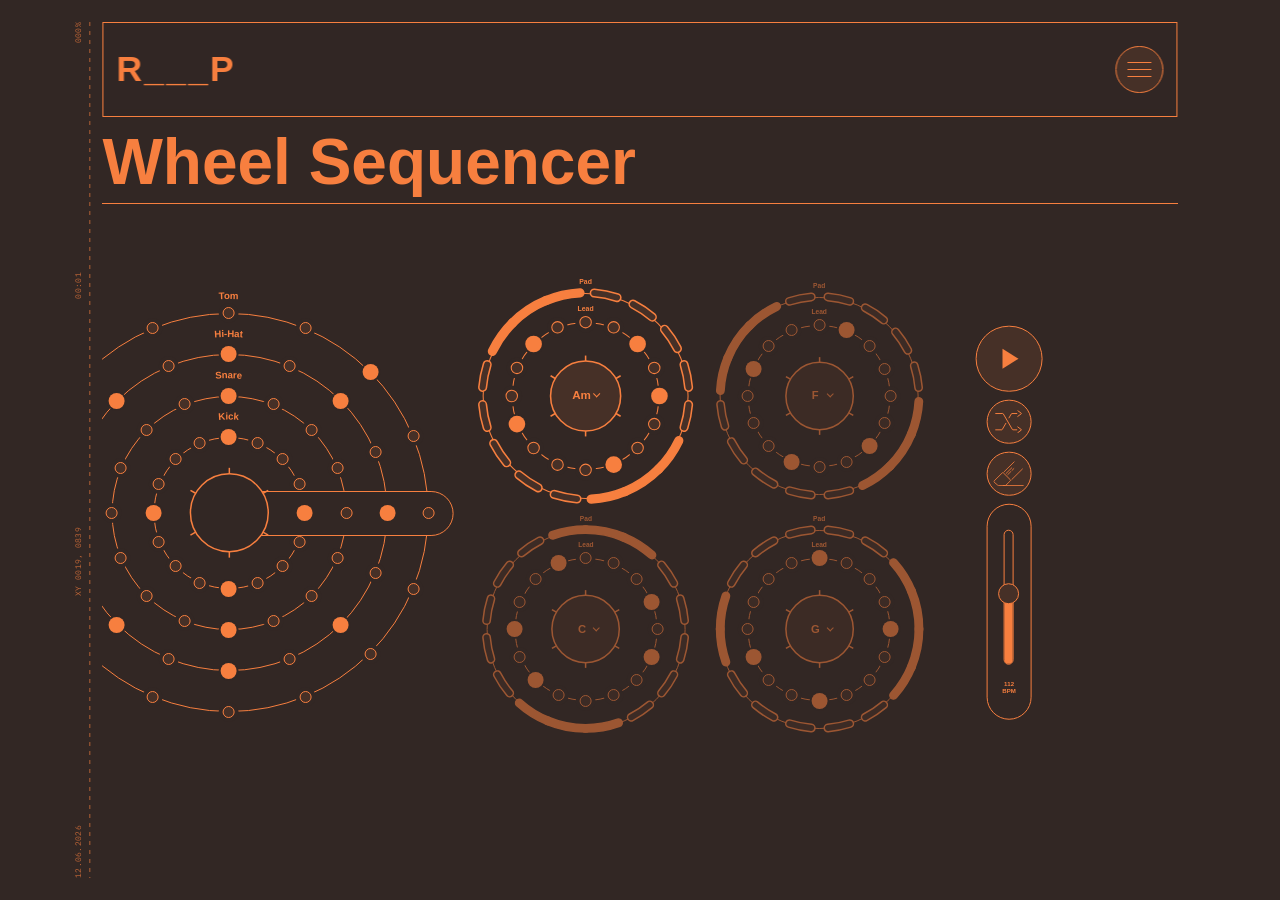
==== circular-drum-machine.html @ 94e191d4 "Bio bar safari fiasco" ====
<!DOCTYPE html>
<html lang="en">
  <head>
    <meta charset="UTF-8" />
    <meta name="viewport" content="width=device-width, initial-scale=1.0" />
    <title>Circular Drum Machine - Ryan Pattison</title>
    <meta
      name="description"
      content="A hidden circular drum-machine playground by Ryan Pattison."
    />
    <meta name="robots" content="noindex" />
    <link rel="preconnect" href="https://fonts.googleapis.com" />
    <link rel="preconnect" href="https://fonts.gstatic.com" crossorigin />
    <link href="https://fonts.googleapis.com/css2?family=Inter:wght@400;700&display=swap" rel="stylesheet" />
    <link rel="stylesheet" href="./styles.css?v=safari-masthead-simplified-20260729j" />
    <script src="./script.js?v=safari-masthead-simplified-20260729j" defer></script>
  </head>
  <body class="palette-enter playground-page drum-page is-scrolled">
    <main class="page playground-shell" aria-label="Ryan Pattison circular drum machine">
      <header class="masthead">
        <div class="masthead-copy">
          <h1>
            <a class="home-link" href="./index.html">
              <span class="title-full">Ryan Pattison</span>
              <span class="title-compact" aria-hidden="true">R___P</span>
            </a>
          </h1>
          <p>Motion Design, Brand Systems, and AI Optimist</p>
        </div>
        <nav class="site-nav" aria-label="Site controls">
          <button class="nav-menu" type="button" aria-label="Open site navigation" aria-expanded="false" aria-controls="site-menu-panel">
            <span></span>
            <span></span>
            <span></span>
          </button>
        </nav>
      </header>

      <section class="drum-machine" aria-labelledby="drum-title">
        <div class="drum-copy">
          <h2 id="drum-title">Wheel Sequencer</h2>
        </div>

        <section class="drum-stage" aria-label="Circular drum sequencer">
          <div class="drum-wheel-field">
            <div class="drum-synth-stack" aria-label="Four-bar synth chord sequence">
              <div class="drum-synth-cell is-active" data-synth-cell="0">
                <div class="drum-dial drum-dial-synth" data-drum-dial="synth-0">
                  <div class="drum-playhead" aria-hidden="true">
                    <span class="drum-playhead-dot"></span>
                  </div>
                  <div class="drum-orbit" data-drum-orbit="synth-0">
                    <div class="drum-ring drum-ring-pad" data-drum-ring="pad" aria-hidden="true"></div>
                    <div class="drum-ring drum-ring-lead" data-drum-ring="lead" aria-hidden="true"></div>
                    <svg class="drum-pad-layer" data-drum-pad-layer="synth-0" aria-label="Pad sequencer steps"></svg>
                  </div>
                  <span class="drum-orbit-label drum-orbit-label-pad" aria-hidden="true">Pad</span>
                  <span class="drum-orbit-label drum-orbit-label-lead" aria-hidden="true">Lead</span>
                  <label class="drum-center drum-center-synth drum-chord-select">
                    <svg class="drum-center-cog" viewBox="0 0 100 100" aria-hidden="true">
                      <g class="drum-center-spindle">
                        <circle cx="50" cy="50" r="28" />
                        <line x1="50" y1="22" x2="50" y2="17.7" />
                        <line x1="50" y1="22" x2="50" y2="17.7" transform="rotate(60 50 50)" />
                        <line x1="50" y1="22" x2="50" y2="17.7" transform="rotate(120 50 50)" />
                        <line x1="50" y1="22" x2="50" y2="17.7" transform="rotate(180 50 50)" />
                        <line x1="50" y1="22" x2="50" y2="17.7" transform="rotate(240 50 50)" />
                        <line x1="50" y1="22" x2="50" y2="17.7" transform="rotate(300 50 50)" />
                      </g>
                    </svg>
                    <span>01</span>
                    <select data-synth-chord="0">
                      <option value="Am" selected>Am</option>
                      <option value="F">F</option>
                      <option value="C">C</option>
                      <option value="G">G</option>
                      <option value="Dm">Dm</option>
                      <option value="Em">Em</option>
                    </select>
                  </label>
                </div>
              </div>

              <div class="drum-synth-cell" data-synth-cell="1">
                <div class="drum-dial drum-dial-synth" data-drum-dial="synth-1">
                  <div class="drum-playhead" aria-hidden="true">
                    <span class="drum-playhead-dot"></span>
                  </div>
                  <div class="drum-orbit" data-drum-orbit="synth-1">
                    <div class="drum-ring drum-ring-pad" data-drum-ring="pad" aria-hidden="true"></div>
                    <div class="drum-ring drum-ring-lead" data-drum-ring="lead" aria-hidden="true"></div>
                    <svg class="drum-pad-layer" data-drum-pad-layer="synth-1" aria-label="Pad sequencer steps"></svg>
                  </div>
                  <span class="drum-orbit-label drum-orbit-label-pad" aria-hidden="true">Pad</span>
                  <span class="drum-orbit-label drum-orbit-label-lead" aria-hidden="true">Lead</span>
                  <label class="drum-center drum-center-synth drum-chord-select">
                    <svg class="drum-center-cog" viewBox="0 0 100 100" aria-hidden="true">
                      <g class="drum-center-spindle">
                        <circle cx="50" cy="50" r="28" />
                        <line x1="50" y1="22" x2="50" y2="17.7" />
                        <line x1="50" y1="22" x2="50" y2="17.7" transform="rotate(60 50 50)" />
                        <line x1="50" y1="22" x2="50" y2="17.7" transform="rotate(120 50 50)" />
                        <line x1="50" y1="22" x2="50" y2="17.7" transform="rotate(180 50 50)" />
                        <line x1="50" y1="22" x2="50" y2="17.7" transform="rotate(240 50 50)" />
                        <line x1="50" y1="22" x2="50" y2="17.7" transform="rotate(300 50 50)" />
                      </g>
                    </svg>
                    <span>02</span>
                    <select data-synth-chord="1">
                      <option value="Am">Am</option>
                      <option value="F" selected>F</option>
                      <option value="C">C</option>
                      <option value="G">G</option>
                      <option value="Dm">Dm</option>
                      <option value="Em">Em</option>
                    </select>
                  </label>
                </div>
              </div>

              <div class="drum-synth-cell" data-synth-cell="2">
                <div class="drum-dial drum-dial-synth" data-drum-dial="synth-2">
                  <div class="drum-playhead" aria-hidden="true">
                    <span class="drum-playhead-dot"></span>
                  </div>
                  <div class="drum-orbit" data-drum-orbit="synth-2">
                    <div class="drum-ring drum-ring-pad" data-drum-ring="pad" aria-hidden="true"></div>
                    <div class="drum-ring drum-ring-lead" data-drum-ring="lead" aria-hidden="true"></div>
                    <svg class="drum-pad-layer" data-drum-pad-layer="synth-2" aria-label="Pad sequencer steps"></svg>
                  </div>
                  <span class="drum-orbit-label drum-orbit-label-pad" aria-hidden="true">Pad</span>
                  <span class="drum-orbit-label drum-orbit-label-lead" aria-hidden="true">Lead</span>
                  <label class="drum-center drum-center-synth drum-chord-select">
                    <svg class="drum-center-cog" viewBox="0 0 100 100" aria-hidden="true">
                      <g class="drum-center-spindle">
                        <circle cx="50" cy="50" r="28" />
                        <line x1="50" y1="22" x2="50" y2="17.7" />
                        <line x1="50" y1="22" x2="50" y2="17.7" transform="rotate(60 50 50)" />
                        <line x1="50" y1="22" x2="50" y2="17.7" transform="rotate(120 50 50)" />
                        <line x1="50" y1="22" x2="50" y2="17.7" transform="rotate(180 50 50)" />
                        <line x1="50" y1="22" x2="50" y2="17.7" transform="rotate(240 50 50)" />
                        <line x1="50" y1="22" x2="50" y2="17.7" transform="rotate(300 50 50)" />
                      </g>
                    </svg>
                    <span>03</span>
                    <select data-synth-chord="2">
                      <option value="Am">Am</option>
                      <option value="F">F</option>
                      <option value="C" selected>C</option>
                      <option value="G">G</option>
                      <option value="Dm">Dm</option>
                      <option value="Em">Em</option>
                    </select>
                  </label>
                </div>
              </div>

              <div class="drum-synth-cell" data-synth-cell="3">
                <div class="drum-dial drum-dial-synth" data-drum-dial="synth-3">
                  <div class="drum-playhead" aria-hidden="true">
                    <span class="drum-playhead-dot"></span>
                  </div>
                  <div class="drum-orbit" data-drum-orbit="synth-3">
                    <div class="drum-ring drum-ring-pad" data-drum-ring="pad" aria-hidden="true"></div>
                    <div class="drum-ring drum-ring-lead" data-drum-ring="lead" aria-hidden="true"></div>
                    <svg class="drum-pad-layer" data-drum-pad-layer="synth-3" aria-label="Pad sequencer steps"></svg>
                  </div>
                  <span class="drum-orbit-label drum-orbit-label-pad" aria-hidden="true">Pad</span>
                  <span class="drum-orbit-label drum-orbit-label-lead" aria-hidden="true">Lead</span>
                  <label class="drum-center drum-center-synth drum-chord-select">
                    <svg class="drum-center-cog" viewBox="0 0 100 100" aria-hidden="true">
                      <g class="drum-center-spindle">
                        <circle cx="50" cy="50" r="28" />
                        <line x1="50" y1="22" x2="50" y2="17.7" />
                        <line x1="50" y1="22" x2="50" y2="17.7" transform="rotate(60 50 50)" />
                        <line x1="50" y1="22" x2="50" y2="17.7" transform="rotate(120 50 50)" />
                        <line x1="50" y1="22" x2="50" y2="17.7" transform="rotate(180 50 50)" />
                        <line x1="50" y1="22" x2="50" y2="17.7" transform="rotate(240 50 50)" />
                        <line x1="50" y1="22" x2="50" y2="17.7" transform="rotate(300 50 50)" />
                      </g>
                    </svg>
                    <span>04</span>
                    <select data-synth-chord="3">
                      <option value="Am">Am</option>
                      <option value="F">F</option>
                      <option value="C">C</option>
                      <option value="G" selected>G</option>
                      <option value="Dm">Dm</option>
                      <option value="Em">Em</option>
                    </select>
                  </label>
                </div>
              </div>
            </div>

            <div class="drum-dial drum-dial-drums" data-drum-dial="drums">
              <div class="drum-playhead" aria-hidden="true">
                <span class="drum-playhead-dot"></span>
              </div>
              <div class="drum-orbit" data-drum-orbit="drums">
                <div class="drum-ring drum-ring-kick" data-drum-ring="kick" aria-hidden="true"></div>
                <div class="drum-ring drum-ring-snare" data-drum-ring="snare" aria-hidden="true"></div>
                <div class="drum-ring drum-ring-hat" data-drum-ring="hat" aria-hidden="true"></div>
                <div class="drum-ring drum-ring-tom" data-drum-ring="tom" aria-hidden="true"></div>
              </div>
              <svg class="drum-label-layer" data-drum-label-layer="drums" aria-hidden="true"></svg>
              <span class="drum-orbit-label drum-orbit-label-kick" aria-hidden="true">B. Drum</span>
              <span class="drum-orbit-label drum-orbit-label-snare" aria-hidden="true">Snare</span>
              <span class="drum-orbit-label drum-orbit-label-hat" aria-hidden="true">H. Hat</span>
              <span class="drum-orbit-label drum-orbit-label-tom" aria-hidden="true">Tom</span>
              <div class="drum-center" aria-hidden="true">
                <svg class="drum-center-cog" viewBox="0 0 100 100">
                  <g class="drum-center-spindle">
                        <circle cx="50" cy="50" r="28" />
                        <line x1="50" y1="22" x2="50" y2="17.7" />
                        <line x1="50" y1="22" x2="50" y2="17.7" transform="rotate(60 50 50)" />
                        <line x1="50" y1="22" x2="50" y2="17.7" transform="rotate(120 50 50)" />
                        <line x1="50" y1="22" x2="50" y2="17.7" transform="rotate(180 50 50)" />
                        <line x1="50" y1="22" x2="50" y2="17.7" transform="rotate(240 50 50)" />
                        <line x1="50" y1="22" x2="50" y2="17.7" transform="rotate(300 50 50)" />
                      </g>
                </svg>
              </div>
            </div>
            <div class="drum-controls" aria-label="Sequencer controls">
              <button class="drum-transport" type="button" data-drum-play aria-label="Play">
                <span class="drum-control-icon drum-control-icon-play" aria-hidden="true"></span>
              </button>
              <button class="drum-random" type="button" data-drum-random aria-label="Randomize pattern">
                <span class="drum-control-icon drum-control-icon-random" aria-hidden="true">
                  <img src="./assets/icons/wheel-sequencer-randomize.svg" alt="" />
                </span>
              </button>
              <button class="drum-clear" type="button" data-drum-clear aria-label="Clear pattern">
                <span class="drum-control-icon drum-control-icon-clear" aria-hidden="true">
                  <img src="./assets/icons/wheel-sequencer-erase.svg" alt="" />
                </span>
              </button>
              <label class="drum-range">
                <span><span data-drum-tempo>112</span><span>BPM</span></span>
                <input type="range" min="72" max="148" value="112" step="1" data-drum-bpm />
                <span class="drum-range-meter" aria-hidden="true">
                  <span class="drum-range-fill"></span>
                  <span class="drum-range-thumb"></span>
                </span>
              </label>
            </div>
          </div>
        </section>
      </section>
    </main>
    <span class="mobile-menu-mark" aria-hidden="true">
      <span></span>
      <span></span>
      <span></span>
    </span>

    <script>
      (() => {
        const wheels = Array.from(document.querySelectorAll("[data-drum-dial]")).reduce((map, dial) => {
          const id = dial.dataset.drumDial;
          map[id] = {
            dial,
            orbit: document.querySelector(`[data-drum-orbit="${id}"]`),
            padLayer: document.querySelector(`[data-drum-pad-layer="${id}"]`),
            labelLayer: document.querySelector(`[data-drum-label-layer="${id}"]`),
            centerCog: dial.querySelector(".drum-center-cog"),
          };
          return map;
        }, {});
        Object.values(wheels).forEach((wheel) => {
          const haloOrbit = document.createElement("div");
          const noteOrbit = document.createElement("div");
          haloOrbit.className = "drum-halo-orbit";
          noteOrbit.className = "drum-note-orbit";
          wheel.dial.append(haloOrbit, noteOrbit);
          wheel.haloOrbit = haloOrbit;
          wheel.noteOrbit = noteOrbit;
        });
        const playButton = document.querySelector("[data-drum-play]");
        const clearButton = document.querySelector("[data-drum-clear]");
        const randomButton = document.querySelector("[data-drum-random]");
        const bpmInput = document.querySelector("[data-drum-bpm]");
        const tempoLabel = document.querySelector("[data-drum-tempo]");
        const tempoControl = document.querySelector(".drum-range");
        const synthCells = Array.from(document.querySelectorAll("[data-synth-cell]"));
        const chordSelectors = Array.from(document.querySelectorAll("[data-synth-chord]"));
        if (!wheels.drums?.dial || !wheels["synth-0"]?.dial || !playButton || !bpmInput || !tempoLabel) return;

        const chordVoicings = {
          Am: [220, 261.63, 329.63],
          F: [174.61, 220, 261.63],
          C: [196, 261.63, 329.63],
          G: [196, 246.94, 293.66],
          Dm: [146.83, 174.61, 220],
          Em: [164.81, 196, 246.94],
        };
        const leadVoicings = {
          Am: [440, 523.25, 659.25, 880, 659.25, 523.25, 587.33, 783.99, 880, 783.99, 659.25, 587.33, 523.25, 587.33, 659.25, 523.25],
          F: [349.23, 440, 523.25, 698.46, 523.25, 440, 392, 659.25, 698.46, 659.25, 523.25, 440, 392, 440, 523.25, 440],
          C: [392, 523.25, 659.25, 783.99, 659.25, 523.25, 440, 659.25, 783.99, 659.25, 523.25, 440, 392, 440, 523.25, 659.25],
          G: [392, 493.88, 587.33, 783.99, 587.33, 493.88, 440, 659.25, 783.99, 659.25, 587.33, 493.88, 440, 493.88, 587.33, 493.88],
          Dm: [293.66, 349.23, 440, 587.33, 440, 349.23, 392, 523.25, 587.33, 523.25, 440, 392, 349.23, 392, 440, 349.23],
          Em: [329.63, 392, 493.88, 659.25, 493.88, 392, 440, 587.33, 659.25, 587.33, 493.88, 440, 392, 440, 493.88, 392],
        };
        const synthChord = (bar) => chordSelectors[bar]?.value || "Am";
        let activeSynthBar = 0;

        const instruments = [
          {
            id: "kick",
            label: "bass drum",
            wheel: "drums",
            radius: 0.46,
            pattern: Array.from({ length: 16 }, (_, index) => [0, 4, 8, 12].includes(index)),
          },
          {
            id: "snare",
            label: "snare",
            wheel: "drums",
            radius: 0.71,
            pattern: Array.from({ length: 16 }, (_, index) => [4, 12].includes(index)),
          },
          {
            id: "hat",
            label: "hi-hat",
            wheel: "drums",
            radius: 0.96,
            pattern: Array.from({ length: 16 }, (_, index) => index % 2 === 0),
          },
          {
            id: "tom",
            label: "tom",
            wheel: "drums",
            radius: 1.21,
            pattern: Array.from({ length: 16 }, (_, index) => [6, 14].includes(index)),
          },
          {
            id: "pad-0",
            label: "pad 1",
            group: "pad",
            wheel: "synth-0",
            radius: 0.92,
            type: "arc",
            bar: 0,
            pattern: Array.from({ length: 16 }, (_, index) => [1, 2, 3, 9, 10, 11].includes(index)),
          },
          {
            id: "lead-0",
            label: "lead synth 1",
            group: "lead",
            wheel: "synth-0",
            radius: 0.66,
            bar: 0,
            pattern: Array.from({ length: 16 }, (_, index) => [0, 3, 7, 10, 14].includes(index)),
          },
          {
            id: "pad-1",
            label: "pad 2",
            group: "pad",
            wheel: "synth-1",
            radius: 0.92,
            type: "arc",
            bar: 1,
            pattern: Array.from({ length: 16 }, (_, index) => [0, 1, 2, 8, 9, 10].includes(index)),
          },
          {
            id: "lead-1",
            label: "lead synth 2",
            group: "lead",
            wheel: "synth-1",
            radius: 0.66,
            bar: 1,
            pattern: Array.from({ length: 16 }, (_, index) => [2, 5, 9, 13].includes(index)),
          },
          {
            id: "pad-2",
            label: "pad 3",
            group: "pad",
            wheel: "synth-2",
            radius: 0.92,
            type: "arc",
            bar: 2,
            pattern: Array.from({ length: 16 }, (_, index) => [3, 4, 5, 11, 12, 13].includes(index)),
          },
          {
            id: "lead-2",
            label: "lead synth 3",
            group: "lead",
            wheel: "synth-2",
            radius: 0.66,
            bar: 2,
            pattern: Array.from({ length: 16 }, (_, index) => [1, 6, 8, 11, 15].includes(index)),
          },
          {
            id: "pad-3",
            label: "pad 4",
            group: "pad",
            wheel: "synth-3",
            radius: 0.92,
            type: "arc",
            bar: 3,
            pattern: Array.from({ length: 16 }, (_, index) => [0, 1, 7, 8, 14, 15].includes(index)),
          },
          {
            id: "lead-3",
            label: "lead synth 4",
            group: "lead",
            wheel: "synth-3",
            radius: 0.66,
            bar: 3,
            pattern: Array.from({ length: 16 }, (_, index) => [0, 4, 7, 12].includes(index)),
          },
        ];
        const slots = [];
        let audioContext = null;
        let isPlaying = false;
        let currentStep = 0;
        let nextStepTime = 0;
        let schedulerId = 0;
        let visualFrameId = 0;
        let visualLastTime = 0;
        let visualStepPosition = 0;
        let dragPaint = null;
        let hasScheduledAudio = false;
        const schedulerLookahead = 0.075;
        const schedulerTick = 16;

        const polarPoint = (center, radius, angle) => {
          const radians = angle * Math.PI / 180;
          return {
            x: center + Math.cos(radians) * radius,
            y: center + Math.sin(radians) * radius,
          };
        };

        const arcPath = (center, radius, startAngle, endAngle) => {
          const start = polarPoint(center, radius, startAngle);
          const end = polarPoint(center, radius, endAngle);
          const largeArc = Math.abs(endAngle - startAngle) > 180 ? 1 : 0;
          return `M ${start.x} ${start.y} A ${radius} ${radius} 0 ${largeArc} 1 ${end.x} ${end.y}`;
        };

        const currentSecondsPerStep = () => 60 / Number(bpmInput.value) / 4;

        const nextClockwiseArmCrossing = () => {
          const position = ((visualStepPosition % 16) + 16) % 16;
          const nextBoundary = Math.ceil(position - 0.0001);
          const boundary = nextBoundary >= 16 ? 0 : nextBoundary;
          const distance = nextBoundary >= 16 ? 16 - position : Math.max(nextBoundary - position, 0);
          return {
            step: normalizeStep(-boundary),
            distance,
          };
        };

        const syncSchedulerToArm = () => {
          if (!audioContext || audioContext.state !== "running") return;
          const crossing = nextClockwiseArmCrossing();
          currentStep = crossing.step;
          nextStepTime = audioContext.currentTime + crossing.distance * currentSecondsPerStep();
        };

        const resyncPlayingPattern = () => {
          if (!isPlaying || !hasScheduledAudio) return;
          startAudioScheduler(true);
        };

        const capsuleArcPath = (center, radius, startAngle, endAngle, width) => {
          const innerRadius = radius - width / 2;
          const outerRadius = radius + width / 2;
          const capRadius = width / 2;
          const outerStart = polarPoint(center, outerRadius, startAngle);
          const outerEnd = polarPoint(center, outerRadius, endAngle);
          const innerEnd = polarPoint(center, innerRadius, endAngle);
          const innerStart = polarPoint(center, innerRadius, startAngle);
          const largeArc = Math.abs(endAngle - startAngle) > 180 ? 1 : 0;
          return [
            `M ${outerStart.x} ${outerStart.y}`,
            `A ${outerRadius} ${outerRadius} 0 ${largeArc} 1 ${outerEnd.x} ${outerEnd.y}`,
            `A ${capRadius} ${capRadius} 0 0 1 ${innerEnd.x} ${innerEnd.y}`,
            `A ${innerRadius} ${innerRadius} 0 ${largeArc} 0 ${innerStart.x} ${innerStart.y}`,
            `A ${capRadius} ${capRadius} 0 0 1 ${outerStart.x} ${outerStart.y}`,
            "Z",
          ].join(" ");
        };

        const segmentHitPath = (center, radius, startAngle, endAngle, width) => {
          const innerRadius = radius - width / 2;
          const outerRadius = radius + width / 2;
          const outerStart = polarPoint(center, outerRadius, startAngle);
          const outerEnd = polarPoint(center, outerRadius, endAngle);
          const innerEnd = polarPoint(center, innerRadius, endAngle);
          const innerStart = polarPoint(center, innerRadius, startAngle);
          const largeArc = Math.abs(endAngle - startAngle) > 180 ? 1 : 0;
          return [
            `M ${outerStart.x} ${outerStart.y}`,
            `A ${outerRadius} ${outerRadius} 0 ${largeArc} 1 ${outerEnd.x} ${outerEnd.y}`,
            `L ${innerEnd.x} ${innerEnd.y}`,
            `A ${innerRadius} ${innerRadius} 0 ${largeArc} 0 ${innerStart.x} ${innerStart.y}`,
            "Z",
          ].join(" ");
        };

        const normalizeStep = (step) => (step + 16) % 16;

        const drumLabelConfig = [
          { id: "kick", label: "Kick", radius: 0.585 },
          { id: "snare", label: "Snare", radius: 0.835 },
          { id: "hat", label: "Hi-Hat", radius: 1.085 },
          { id: "tom", label: "Tom", radius: 1.315 },
        ];

        const padSegmentAngles = (instrument, index) => {
          const isActive = instrument.pattern[index];
          const previousActive = instrument.pattern[normalizeStep(index - 1)];
          const nextActive = instrument.pattern[normalizeStep(index + 1)];
          const inactiveGap = 4.8;
          const activeBoundaryGap = 3.1;
          const activeJoinOverlap = -0.25;
          const startGap = isActive && previousActive ? activeJoinOverlap : isActive ? activeBoundaryGap : inactiveGap;
          const endGap = isActive && nextActive ? activeJoinOverlap : isActive ? activeBoundaryGap : inactiveGap;
          return {
            startAngle: index * 22.5 + startGap,
            endAngle: (index + 1) * 22.5 - endGap,
          };
        };

        const setArcSlotGeometry = (instrument, index) => {
          const slot = slots.find((item) => item.instrument === instrument && item.index === index)?.button;
          const wheel = wheels[instrument.wheel];
          if (!slot || !wheel?.dial) return;
          const dialSize = wheel.dial.offsetWidth;
          const center = dialSize / 2;
          const radius = center * instrument.radius;
          const { startAngle, endAngle } = padSegmentAngles(instrument, index);
          const visiblePath = slot.querySelector(".drum-pad-visual");
          const hitPath = slot.querySelector(".drum-pad-hit");
          wheel.padLayer?.setAttribute("viewBox", `0 0 ${dialSize} ${dialSize}`);
          visiblePath?.setAttribute("d", capsuleArcPath(center, radius, startAngle, endAngle, dialSize * 0.034));
          hitPath?.setAttribute("d", segmentHitPath(center, radius, index * 22.5 + 1.2, (index + 1) * 22.5 - 1.2, dialSize * 0.08));
        };

        const renderDrumLabels = () => {
          const wheel = wheels.drums;
          if (!wheel?.dial || !wheel.labelLayer) return;
          const namespace = "http://www.w3.org/2000/svg";
          const xlinkNamespace = "http://www.w3.org/1999/xlink";
          const dialSize = wheel.dial.offsetWidth;
          const center = dialSize / 2;
          const labelLayer = wheel.labelLayer;
          labelLayer.setAttribute("viewBox", `0 0 ${dialSize} ${dialSize}`);
          labelLayer.innerHTML = "";

          const defs = document.createElementNS(namespace, "defs");
          labelLayer.append(defs);
          drumLabelConfig.forEach(({ id, label, radius }) => {
            const pathId = `drum-label-path-${id}`;
            const path = document.createElementNS(namespace, "path");
            const text = document.createElementNS(namespace, "text");
            const textPath = document.createElementNS(namespace, "textPath");
            path.setAttribute("id", pathId);
            path.setAttribute("d", arcPath(center, center * radius, 250, 290));
            defs.append(path);
            textPath.setAttribute("href", `#${pathId}`);
            textPath.setAttributeNS(xlinkNamespace, "href", `#${pathId}`);
            textPath.setAttribute("startOffset", "50%");
            textPath.setAttribute("text-anchor", "middle");
            textPath.textContent = label;
            text.append(textPath);
            labelLayer.append(text);
          });
        };

        const setPatternStep = (instrument, index, value, preview = true) => {
          if (instrument.pattern[index] === value) return;
          instrument.pattern[index] = value;
          if (value && preview) {
            ensureAudio();
            playInstrument(instrument, index, audioContext.currentTime + 0.01, 0.72, 60 / Number(bpmInput.value) / 4);
          }
          renderStep(instrument, index);
        };

        const startPaint = (instrument, index, event) => {
          if (event.button != null && event.button !== 0) return;
          event.preventDefault();
          const value = !instrument.pattern[index];
          dragPaint = {
            pointerId: event.pointerId,
            value,
          };
          setPatternStep(instrument, index, value, true);
        };

        const paintStep = (instrument, index, event) => {
          if (!dragPaint || dragPaint.pointerId !== event.pointerId) return;
          setPatternStep(instrument, index, dragPaint.value, true);
        };

        const endPaint = (event) => {
          if (!dragPaint || dragPaint.pointerId !== event.pointerId) return;
          dragPaint = null;
        };

        const movePaint = (event) => {
          if (!dragPaint || dragPaint.pointerId !== event.pointerId) return;
          const target = document.elementFromPoint(event.clientX, event.clientY)?.closest("[data-instrument][data-step]");
          if (!target) return;
          const instrument = instruments.find((item) => item.id === target.dataset.instrument);
          const index = Number(target.dataset.step);
          if (!instrument || Number.isNaN(index)) return;
          setPatternStep(instrument, index, dragPaint.value, true);
        };

        document.addEventListener("pointermove", movePaint);
        document.addEventListener("pointerup", endPaint);
        document.addEventListener("pointercancel", endPaint);

        const createSlot = (instrument, index) => {
          const wheel = wheels[instrument.wheel];
          if (!wheel?.orbit) return;
          if (instrument.type === "arc") {
            const group = document.createElementNS("http://www.w3.org/2000/svg", "g");
            const hitPath = document.createElementNS("http://www.w3.org/2000/svg", "path");
            const visualPath = document.createElementNS("http://www.w3.org/2000/svg", "path");
            group.classList.add("drum-pad-segment", `drum-step-${instrument.id}`);
            group.dataset.instrument = instrument.id;
            group.dataset.step = String(index);
            group.setAttribute("role", "button");
            group.setAttribute("tabindex", "0");
            group.setAttribute("aria-label", `${instrument.label} step ${index + 1}`);
            hitPath.classList.add("drum-pad-hit");
            visualPath.classList.add("drum-pad-visual");
            group.append(hitPath, visualPath);
            group.addEventListener("pointerdown", (event) => startPaint(instrument, index, event));
            group.addEventListener("pointerenter", (event) => paintStep(instrument, index, event));
            group.addEventListener("pointerup", endPaint);
            group.addEventListener("pointercancel", endPaint);
            group.addEventListener("keydown", (event) => {
              if (event.key === "Enter" || event.key === " ") {
                event.preventDefault();
                setPatternStep(instrument, index, !instrument.pattern[index], true);
              }
            });
            wheel.padLayer?.append(group);
            slots.push({ button: group, instrument, index });
            return;
          }

          const halo = document.createElement("span");
          halo.className = "drum-step-halo";
          halo.setAttribute("aria-hidden", "true");
          wheel.haloOrbit?.append(halo);
          const button = document.createElement("button");
          button.className = `drum-step drum-step-${instrument.id}`;
          button.type = "button";
          button.dataset.instrument = instrument.id;
          button.dataset.step = String(index);
          button.setAttribute("aria-label", `${instrument.label} step ${index + 1}`);
          button.innerHTML = `<span class="drum-step-index">${String(index + 1).padStart(2, "0")}</span>`;
          const setHoverState = (isHovered) => {
            button.classList.toggle("is-hovered", isHovered);
            halo.classList.toggle("is-hovered", isHovered);
          };
          button.addEventListener("pointerdown", (event) => startPaint(instrument, index, event));
          button.addEventListener("pointerenter", (event) => {
            setHoverState(true);
            paintStep(instrument, index, event);
          });
          button.addEventListener("pointerleave", () => setHoverState(false));
          button.addEventListener("pointerup", endPaint);
          button.addEventListener("pointercancel", endPaint);
          button.addEventListener("focus", () => setHoverState(true));
          button.addEventListener("blur", () => setHoverState(false));
          button.addEventListener("keydown", (event) => {
            if (event.key === "Enter" || event.key === " ") {
              event.preventDefault();
              setPatternStep(instrument, index, !instrument.pattern[index], true);
            }
          });
          wheel.noteOrbit?.append(button);
          slots.push({ button, halo, instrument, index });
        };

        const renderStep = (instrument, index) => {
          const slot = slots.find((item) => item.instrument === instrument && item.index === index)?.button;
          if (!slot) return;
          slot.classList.toggle("has-hit", instrument.pattern[index]);
          slot.setAttribute("aria-label", `${instrument.label} step ${index + 1}${instrument.pattern[index] ? ": active" : ""}`);
          if (instrument.type === "arc") {
            setArcSlotGeometry(instrument, normalizeStep(index - 1));
            setArcSlotGeometry(instrument, index);
            setArcSlotGeometry(instrument, normalizeStep(index + 1));
          }
        };

        const renderPattern = () => {
          instruments.forEach((instrument) => {
            instrument.pattern.forEach((_, index) => renderStep(instrument, index));
          });
        };

        const positionSlots = () => {
          renderDrumLabels();
          slots.forEach(({ button, halo, instrument, index }) => {
            const wheel = wheels[instrument.wheel];
            if (!wheel?.dial) return;
            const dialSize = wheel.dial.offsetWidth;
            const center = dialSize / 2;
            wheel.padLayer?.setAttribute("viewBox", `0 0 ${dialSize} ${dialSize}`);
            if (instrument.type === "arc") {
              setArcSlotGeometry(instrument, index);
              return;
            }
            const angle = index * 22.5;
            const radius = center * instrument.radius;
            const { x, y } = polarPoint(center, radius, angle);
            button.style.left = `${x}px`;
            button.style.top = `${y}px`;
            if (halo) {
              halo.style.left = `${x}px`;
              halo.style.top = `${y}px`;
            }
          });
        };

        const ensureAudio = () => {
          if (!audioContext) {
            audioContext = new (window.AudioContext || window.webkitAudioContext)();
          }
          if (audioContext.state === "suspended") audioContext.resume();
        };

        const envelope = (gain, time, peak, decay) => {
          gain.gain.cancelScheduledValues(time);
          gain.gain.setValueAtTime(0.0001, time);
          gain.gain.exponentialRampToValueAtTime(peak, time + 0.006);
          gain.gain.exponentialRampToValueAtTime(0.0001, time + decay);
        };

        const playKick = (time, volume) => {
          const osc = audioContext.createOscillator();
          const gain = audioContext.createGain();
          osc.type = "sine";
          osc.frequency.setValueAtTime(132, time);
          osc.frequency.exponentialRampToValueAtTime(42, time + 0.16);
          envelope(gain, time, 0.95 * volume, 0.26);
          osc.connect(gain).connect(audioContext.destination);
          osc.start(time);
          osc.stop(time + 0.28);
        };

        const playSnare = (time, volume) => {
          const noise = audioContext.createBufferSource();
          const buffer = audioContext.createBuffer(1, audioContext.sampleRate * 0.26, audioContext.sampleRate);
          const data = buffer.getChannelData(0);
          for (let index = 0; index < data.length; index += 1) {
            data[index] = Math.random() * 2 - 1;
          }
          const noiseFilter = audioContext.createBiquadFilter();
          const noiseGain = audioContext.createGain();
          noise.buffer = buffer;
          noiseFilter.type = "bandpass";
          noiseFilter.frequency.setValueAtTime(2300, time);
          noiseFilter.Q.setValueAtTime(1.15, time);
          envelope(noiseGain, time, 0.72 * volume, 0.16);
          noise.connect(noiseFilter).connect(noiseGain).connect(audioContext.destination);
          noise.start(time);
          noise.stop(time + 0.2);

          const crack = audioContext.createBufferSource();
          const crackBuffer = audioContext.createBuffer(1, audioContext.sampleRate * 0.035, audioContext.sampleRate);
          const crackData = crackBuffer.getChannelData(0);
          for (let index = 0; index < crackData.length; index += 1) {
            crackData[index] = Math.random() * 2 - 1;
          }
          const crackFilter = audioContext.createBiquadFilter();
          const crackGain = audioContext.createGain();
          crack.buffer = crackBuffer;
          crackFilter.type = "highpass";
          crackFilter.frequency.setValueAtTime(3600, time);
          envelope(crackGain, time, 0.42 * volume, 0.035);
          crack.connect(crackFilter).connect(crackGain).connect(audioContext.destination);
          crack.start(time);
          crack.stop(time + 0.05);

          const body = audioContext.createOscillator();
          const bodyGain = audioContext.createGain();
          body.type = "triangle";
          body.frequency.setValueAtTime(225, time);
          body.frequency.exponentialRampToValueAtTime(142, time + 0.07);
          envelope(bodyGain, time, 0.38 * volume, 0.1);
          body.connect(bodyGain).connect(audioContext.destination);
          body.start(time);
          body.stop(time + 0.16);
        };

        const playHat = (time, volume) => {
          const noise = audioContext.createBufferSource();
          const buffer = audioContext.createBuffer(1, audioContext.sampleRate * 0.11, audioContext.sampleRate);
          const data = buffer.getChannelData(0);
          for (let index = 0; index < data.length; index += 1) {
            data[index] = Math.random() * 2 - 1;
          }
          const noiseFilter = audioContext.createBiquadFilter();
          const noiseGain = audioContext.createGain();
          noise.buffer = buffer;
          noiseFilter.type = "highpass";
          noiseFilter.frequency.setValueAtTime(5200, time);
          envelope(noiseGain, time, 0.34 * volume, 0.08);
          noise.connect(noiseFilter).connect(noiseGain).connect(audioContext.destination);
          noise.start(time);
          noise.stop(time + 0.12);
        };

        const playTom = (time, volume) => {
          const osc = audioContext.createOscillator();
          const body = audioContext.createOscillator();
          const gain = audioContext.createGain();
          const bodyGain = audioContext.createGain();
          osc.type = "sine";
          body.type = "triangle";
          osc.frequency.setValueAtTime(210, time);
          osc.frequency.exponentialRampToValueAtTime(88, time + 0.2);
          body.frequency.setValueAtTime(112, time);
          body.frequency.exponentialRampToValueAtTime(76, time + 0.24);
          envelope(gain, time, 0.58 * volume, 0.28);
          envelope(bodyGain, time, 0.22 * volume, 0.22);
          osc.connect(gain).connect(audioContext.destination);
          body.connect(bodyGain).connect(audioContext.destination);
          osc.start(time);
          body.start(time);
          osc.stop(time + 0.32);
          body.stop(time + 0.3);
        };

        const playPad = (instrument, time, volume, duration) => {
          const output = audioContext.createGain();
          const filter = audioContext.createBiquadFilter();
          const release = 0.18;
          const frequencies = chordVoicings[synthChord(instrument.bar)] || chordVoicings.Am;
          filter.type = "lowpass";
          filter.frequency.setValueAtTime(1100, time);
          filter.Q.setValueAtTime(0.8, time);
          output.gain.setValueAtTime(0.0001, time);
          output.gain.linearRampToValueAtTime(0.18 * volume, time + 0.08);
          output.gain.setValueAtTime(0.16 * volume, time + Math.max(duration - release, 0.12));
          output.gain.exponentialRampToValueAtTime(0.0001, time + duration + release);
          filter.connect(output).connect(audioContext.destination);

          frequencies.forEach((frequency) => {
            const osc = audioContext.createOscillator();
            const gain = audioContext.createGain();
            osc.type = "sawtooth";
            osc.frequency.setValueAtTime(frequency, time);
            gain.gain.setValueAtTime(0.16 * volume, time);
            osc.connect(gain).connect(filter);
            osc.start(time);
            osc.stop(time + duration + release + 0.02);
          });
        };

        const countHeldSteps = (instrument, step) => {
          let count = 0;
          while (count < 16 && instrument.pattern[normalizeStep(step - count)]) {
            count += 1;
          }
          return count;
        };

        const shouldStartPad = (instrument, step) => {
          if (instrument.pattern.every(Boolean)) return step === 0;
          return instrument.pattern[step] && !instrument.pattern[normalizeStep(step + 1)];
        };

        const playLead = (instrument, step, time, volume) => {
          const notes = leadVoicings[synthChord(instrument.bar)] || leadVoicings.Am;
          const frequency = notes[step] || 440;
          const osc = audioContext.createOscillator();
          const sub = audioContext.createOscillator();
          const filter = audioContext.createBiquadFilter();
          const gain = audioContext.createGain();
          const subGain = audioContext.createGain();
          osc.type = "sawtooth";
          sub.type = "square";
          osc.frequency.setValueAtTime(frequency, time);
          sub.frequency.setValueAtTime(frequency / 2, time);
          filter.type = "lowpass";
          filter.frequency.setValueAtTime(3200, time);
          filter.frequency.exponentialRampToValueAtTime(1050, time + 0.12);
          filter.Q.setValueAtTime(5.5, time);
          gain.gain.setValueAtTime(0.0001, time);
          gain.gain.exponentialRampToValueAtTime(0.34 * volume, time + 0.003);
          gain.gain.exponentialRampToValueAtTime(0.0001, time + 0.18);
          subGain.gain.setValueAtTime(0.08 * volume, time);
          osc.connect(filter);
          sub.connect(subGain).connect(filter);
          filter.connect(gain).connect(audioContext.destination);
          osc.start(time);
          sub.start(time);
          osc.stop(time + 0.2);
          sub.stop(time + 0.2);
        };

        const playInstrument = (instrument, step, time, volume, duration = 0.25) => {
          if (instrument.id === "snare") {
            playSnare(time, volume);
          } else if (instrument.id === "hat") {
            playHat(time, volume);
          } else if (instrument.id === "tom") {
            playTom(time, volume);
          } else if (instrument.group === "pad") {
            playPad(instrument, time, volume, duration);
          } else if (instrument.group === "lead") {
            playLead(instrument, step, time, volume);
          } else {
            playKick(time, volume);
          }
        };

        const setActiveStep = (step) => {
          slots.forEach(({ button, index }) => button.classList.toggle("is-active", index === step));
        };

        const setActiveSynthBar = (bar) => {
          activeSynthBar = bar;
          synthCells.forEach((cell) => {
            cell.classList.toggle("is-active", Number(cell.dataset.synthCell) === activeSynthBar);
          });
        };

        const animateOrbit = (timestamp) => {
          if (!isPlaying) return;
          if (!visualLastTime) visualLastTime = timestamp;
          const elapsed = (timestamp - visualLastTime) / 1000;
          const secondsPerStep = currentSecondsPerStep();
          visualStepPosition = (visualStepPosition + elapsed / secondsPerStep) % 16;
          Object.values(wheels).forEach((wheel) => {
            if (wheel.orbit) wheel.orbit.style.rotate = `${visualStepPosition * 22.5}deg`;
            if (wheel.haloOrbit) wheel.haloOrbit.style.rotate = `${visualStepPosition * 22.5}deg`;
            if (wheel.noteOrbit) wheel.noteOrbit.style.rotate = `${visualStepPosition * 22.5}deg`;
            if (wheel.centerCog) wheel.centerCog.style.setProperty("--drum-cog-rotation", `${visualStepPosition * 22.5}deg`);
          });
          visualLastTime = timestamp;
          visualFrameId = window.requestAnimationFrame(animateOrbit);
        };

        const scheduleStep = (step, time) => {
          const secondsPerStep = currentSecondsPerStep();
          instruments.forEach((instrument) => {
            if (typeof instrument.bar === "number" && instrument.bar !== activeSynthBar) return;
            if (instrument.type === "arc") {
              if (shouldStartPad(instrument, step)) {
                playInstrument(instrument, step, time, 1, countHeldSteps(instrument, step) * secondsPerStep);
              }
            } else if (instrument.pattern[step]) {
              playInstrument(instrument, step, time, 1);
            }
          });
          window.setTimeout(() => setActiveStep(step), Math.max((time - audioContext.currentTime) * 1000, 0));
        };

        const scheduler = () => {
          const secondsPerStep = currentSecondsPerStep();
          while (nextStepTime < audioContext.currentTime + schedulerLookahead) {
            scheduleStep(currentStep, nextStepTime);
            const nextStep = normalizeStep(currentStep - 1);
            if (nextStep === 0) {
              const nextBar = (activeSynthBar + 1) % synthCells.length;
              window.setTimeout(() => setActiveSynthBar(nextBar), Math.max((nextStepTime - audioContext.currentTime) * 1000, 0));
              activeSynthBar = nextBar;
            }
            currentStep = nextStep;
            nextStepTime += secondsPerStep;
          }
          if (isPlaying) schedulerId = window.setTimeout(scheduler, schedulerTick);
        };

        const startAudioScheduler = (alignToArm = false) => {
          if (!audioContext || audioContext.state !== "running") return;
          hasScheduledAudio = true;
          window.clearTimeout(schedulerId);
          if (alignToArm) {
            syncSchedulerToArm();
          } else {
            nextStepTime = audioContext.currentTime + 0.03;
          }
          scheduler();
        };

        const enableAudio = () => {
          ensureAudio();
          if (audioContext.state === "running") {
            startAudioScheduler(true);
            return;
          }
          audioContext.resume().then(() => {
            if (isPlaying) startAudioScheduler(true);
          }).catch(() => {});
        };

        const start = (withAudio = true) => {
          isPlaying = true;
          playButton.classList.add("is-playing");
          playButton.setAttribute("aria-label", "Pause");
          currentStep = currentStep % 16;
          visualStepPosition = normalizeStep(-currentStep);
          visualLastTime = 0;
          if (withAudio) enableAudio();
          window.cancelAnimationFrame(visualFrameId);
          visualFrameId = window.requestAnimationFrame(animateOrbit);
        };

        const stop = () => {
          isPlaying = false;
          hasScheduledAudio = false;
          window.clearTimeout(schedulerId);
          window.cancelAnimationFrame(visualFrameId);
          playButton.classList.remove("is-playing");
          playButton.setAttribute("aria-label", "Play");
        };

        const toggleTransport = () => {
          if (isPlaying) {
            stop();
          } else {
            start();
          }
        };

        playButton.addEventListener("click", toggleTransport);

        const unlockDemoAudio = () => {
          if (isPlaying && !hasScheduledAudio) enableAudio();
        };
        document.addEventListener("pointerdown", unlockDemoAudio);
        document.addEventListener("keydown", unlockDemoAudio);

        clearButton?.addEventListener("click", () => {
          instruments.forEach((instrument) => instrument.pattern.fill(false));
          renderPattern();
          resyncPlayingPattern();
        });

        const randomChoice = (items) => items[Math.floor(Math.random() * items.length)];

        const randomizePattern = () => {
          const chordValues = Object.keys(chordVoicings);
          chordSelectors.forEach((selector) => {
            selector.value = randomChoice(chordValues);
            selector.blur();
          });
          instruments.forEach((instrument) => {
            if (instrument.group === "pad") {
              instrument.pattern.fill(false);
              const runs = 1 + Math.floor(Math.random() * 3);
              for (let run = 0; run < runs; run += 1) {
                const startIndex = Math.floor(Math.random() * 16);
                const length = 2 + Math.floor(Math.random() * 5);
                for (let offset = 0; offset < length; offset += 1) {
                  instrument.pattern[(startIndex + offset) % 16] = true;
                }
              }
              return;
            }
            const probability = {
              kick: 0.28,
              snare: 0.18,
              hat: 0.46,
              tom: 0.14,
            }[instrument.id] || 0.24;
            instrument.pattern.forEach((_, index) => {
              instrument.pattern[index] = Math.random() < probability;
            });
          });
          renderPattern();
          resyncPlayingPattern();
        };

        randomButton?.addEventListener("click", randomizePattern);

        const updateTempoControl = () => {
          tempoLabel.textContent = bpmInput.value;
          const min = Number(bpmInput.min || 0);
          const max = Number(bpmInput.max || 100);
          const value = Number(bpmInput.value || min);
          const progress = ((value - min) / (max - min)) * 100;
          bpmInput.style.setProperty("--drum-bpm-progress", `${progress}%`);
          tempoControl?.style.setProperty("--drum-bpm-progress", `${progress}%`);
        };

        updateTempoControl();

        bpmInput.addEventListener("input", () => {
          updateTempoControl();
          resyncPlayingPattern();
        });

        tempoControl?.addEventListener("click", () => {
          tempoControl.classList.add("is-open");
        });

        bpmInput.addEventListener("focus", () => {
          tempoControl?.classList.add("is-open");
        });

        document.addEventListener("pointerdown", (event) => {
          if (!tempoControl?.contains(event.target)) tempoControl?.classList.remove("is-open");
        });

        chordSelectors.forEach((selector) => {
          const trigger = selector.closest(".drum-chord-select");
          trigger?.addEventListener("click", (event) => {
            if (event.target === selector) return;
            event.preventDefault();
            selector.focus();
            if (typeof selector.showPicker === "function") {
              try {
                selector.showPicker();
              } catch (_) {}
            }
          });
          selector.addEventListener("change", () => {
            selector.blur();
          });
        });

        instruments.forEach((instrument) => {
          for (let index = 0; index < 16; index += 1) createSlot(instrument, index);
        });
        renderPattern();
        positionSlots();
        setActiveStep(0);
        setActiveSynthBar(0);
        window.addEventListener("resize", positionSlots);
        document.addEventListener("visibilitychange", () => {
          if (document.hidden) stop();
        });
      })();
    </script>
  </body>
</html>
---- styles.css ----
:root {
  --bg: #322724;
  --ink: #F77F3F;
  --line: #F77F3F;
  --headline: var(--line);
  --display-font: "Helvetica Neue", Helvetica, Arial, sans-serif;
  --body-font: "Helvetica Neue", Helvetica, Arial, sans-serif;
  --display-weight: 700;
  --stroke: 1px;
  --project-info-heading-size: clamp(1.561rem, 2.779vw, 2.779rem);
  --page-x: clamp(28px, 8vw, 132px);
  --page-top: clamp(54px, 5vw, 82px);
  --masthead-top: clamp(12px, 2vw, 22px);
  --masthead-spacer: clamp(96px, 10vw, 132px);
  --content-overhang: clamp(22px, 2.8vw, 48px);
  --line-step: clamp(5px, 0.48vw, 7px);
  --line-field-right-inset: 0px;
  --home-marquee-reclaim: clamp(58px, 5.7vw, 78px);
  --drum-clickable-fill: #463027;
  --masthead-frame-inset: clamp(10px, 1.05vw, 18px);
  --mobile-masthead-frame-inset: clamp(8px, 2.4vw, 12px);
}


@font-face {
  font-family: "IBM Plex Sans Variable";
  src: url("./assets/fonts/IBMPlexSans-VariableFont_wdth,wght.ttf") format("truetype");
  font-weight: 100 700;
  font-stretch: 75% 100%;
  font-style: normal;
  font-display: swap;
}

@font-face {
  font-family: "IBM Plex Mono";
  src: url("./assets/fonts/IBMPlexMono-Regular.ttf") format("truetype");
  font-weight: 400;
  font-style: normal;
  font-display: swap;
}

* {
  box-sizing: border-box;
}

html {
  min-height: 100%;
  overflow-x: clip;
  scrollbar-color: var(--line) var(--bg);
  scrollbar-width: thin;
}

::-webkit-scrollbar {
  width: 12px;
}

::-webkit-scrollbar-track {
  background: var(--bg);
}

::-webkit-scrollbar-thumb {
  border: 3px solid var(--bg);
  border-radius: 0;
  background: var(--line);
}

::-webkit-scrollbar-thumb:hover {
  background: var(--headline);
}

body {
  min-height: 100vh;
  margin: 0;
  overflow-x: clip;
  background: var(--bg);
  color: var(--ink);
  font-family: var(--body-font);
  font-weight: 400;
  transition: background-color 280ms ease;
}

h1,
h2,
h3,
.project-sticky-title,
.additional-creative h3 {
  -webkit-font-smoothing: antialiased;
  -moz-osx-font-smoothing: grayscale;
}

html.fonts-loading h1,
html.fonts-loading .masthead-copy p,
html.fonts-loading .selected-work-heading h2,
html.fonts-loading .site-menu-title,
html.fonts-loading .puck-label,
html.fonts-loading .playground-type-label,
html.fonts-loading .project-build-title,
html.fonts-loading .project-compact-title,
html.fonts-loading .project-hero h2,
html.fonts-loading .project-device-heading,
html.fonts-loading .project-process h3,
html.fonts-loading .module-one-process-title,
html.fonts-loading .project-overview-copy h3,
html.fonts-loading .module-one-title,
html.fonts-loading .additional-creative h3 {
  visibility: hidden;
}

.page {
  width: min(100% - (var(--page-x) * 2), 1320px);
  margin: 0 auto;
  padding: var(--page-top) 0 clamp(48px, 7vw, 96px);
}

.page > :not(.masthead) {
  width: 100%;
  margin-right: 0;
  margin-left: 0;
}

.data-rail {
  position: fixed;
  left: calc((100vw - min(100% - (var(--page-x) * 2), 1320px)) / 2 - clamp(10px, 1.1vw, 18px) - 5px);
  top: var(--data-rail-top, var(--masthead-top));
  height: var(--data-rail-initial-height, calc(100svh - var(--data-rail-top, var(--masthead-top)) - var(--masthead-top)));
  z-index: 12;
  display: flex;
  flex-direction: column;
  align-items: center;
  justify-content: space-between;
  color: var(--line);
  font-family: "IBM Plex Mono", "Courier New", monospace;
  font-size: clamp(0.48rem, 0.58vw, 0.62rem);
  font-weight: 400;
  letter-spacing: 0.04em;
  line-height: 1;
  opacity: 0.72;
  pointer-events: none;
  text-transform: none;
  transform: translateX(-100%);
  transition:
    color 280ms ease,
    opacity 180ms ease;
}

.data-rail::after {
  content: "";
  position: absolute;
  top: 0;
  right: calc(clamp(10px, 1.1vw, 18px) * -0.5);
  width: var(--stroke);
  height: 100%;
  background: repeating-linear-gradient(
    to bottom,
    var(--line) 0 4px,
    transparent 4px 9px
  );
  background-size: var(--stroke) 9px;
  opacity: 0.9;
  animation: data-rail-dash-flow 900ms linear infinite;
}

.data-rail span {
  display: block;
  height: auto;
  text-orientation: mixed;
  writing-mode: vertical-rl;
  transform: rotate(180deg);
  white-space: nowrap;
}

@keyframes data-rail-dash-flow {
  to {
    background-position: 0 9px;
  }
}

.masthead {
  position: fixed;
  top: var(--masthead-top);
  left: 50%;
  z-index: 10;
  display: flex;
  width: min(100% - (var(--page-x) * 2), 1320px);
  align-items: center;
  justify-content: space-between;
  gap: clamp(16px, 2.4vw, 32px);
  min-height: clamp(58px, 6vw, 78px);
  margin: 0 0 clamp(12px, 2vw, 22px);
  padding: clamp(8px, 1.1vw, 15px) 0;
  border-top: 0;
  border-bottom: var(--stroke) solid var(--line);
  background: color-mix(in srgb, var(--bg) 75%, transparent);
  backdrop-filter: blur(5px);
  -webkit-backdrop-filter: blur(5px);
  backface-visibility: hidden;
  contain: layout paint;
  isolation: isolate;
  transition:
    background-color 280ms ease,
    border-color 280ms ease,
    min-height 360ms cubic-bezier(0.76, 0, 0.24, 1),
    padding 360ms cubic-bezier(0.76, 0, 0.24, 1);
  transform: translate3d(-50%, 0, 0);
  will-change: min-height, padding;
}

body.is-scrolled .masthead {
  top: var(--masthead-top);
  min-height: 0;
  padding: clamp(9px, 1.15vw, 14px) 0;
  border-top: var(--stroke) solid var(--line);
}

body:not(.project-page):not(.playground-page).is-scrolled .masthead {
  min-height: clamp(72px, 7.4vw, 98px);
  padding: clamp(10px, 1.25vw, 16px) 0;
}

body:not(.project-page):not(.playground-page) {
  --masthead-spacer: clamp(175px, calc(27vw - 35px), 345px);
}

body:not(.project-page):not(.playground-page):not(.is-scrolled) .masthead {
  min-height: clamp(145px, calc(26vw - 35px), 315px);
  align-items: end;
  padding: clamp(8px, 1vw, 14px) 0 clamp(18px, 2vw, 28px);
}

body:not(.project-page):not(.playground-page):not(.is-scrolled) .masthead-copy {
  align-items: end;
  gap: clamp(15px, 2vw, 24px);
  overflow: visible;
}

body:not(.project-page):not(.playground-page):not(.is-scrolled) h1 {
  flex: 0 0 7.15ch;
  width: 7.15ch;
  font-size: clamp(4.55rem, 12.28vw, 11.09rem);
  line-height: 0.78;
  white-space: normal;
}

body:not(.project-page):not(.playground-page):not(.is-scrolled) .title-full {
  display: block;
  width: 7.15ch;
}

body:not(.project-page):not(.playground-page):not(.is-scrolled) .masthead-copy p {
  flex: 0 1 clamp(320px, 32vw, 480px);
  display: grid;
  gap: 0.12em;
  padding-bottom: 0.36em;
  overflow: visible;
  font-size: clamp(1.16rem, 1.95vw, 1.67rem);
  line-height: 1.08;
  text-overflow: clip;
  white-space: normal;
  transform: translate(12px, 5px);
}

body:not(.project-page):not(.playground-page):not(.is-scrolled) .masthead-copy p span {
  display: block;
}

body:not(.project-page):not(.playground-page):not(.is-scrolled) .site-nav {
  align-self: end;
  padding-bottom: clamp(6px, 0.9vw, 14px);
}

.home-intro {
  margin: 0 0 max(0px, calc(clamp(18px, 2vw, 32px) - 15px));
  padding: 0 0 clamp(12px, 1.2vw, 20px);
  border-bottom: var(--stroke) solid var(--line);
  transition:
    transform 360ms cubic-bezier(0.76, 0, 0.24, 1),
    opacity 240ms ease;
  transform-origin: center top;
}

.home-intro p {
  column-count: 2;
  column-gap: clamp(17px, 1.38vw, 24px);
  margin: 0;
  color: var(--line);
  font-family: var(--body-font);
  font-size: clamp(0.847rem, 1.127vw, 1.059rem);
  font-weight: 400;
  line-height: 1.62;
  letter-spacing: 0;
  text-align: justify;
  text-align-last: left;
  text-justify: inter-word;
}

.home-intro-toggle {
  display: none;
}

.home-intro-shelf {
  position: fixed;
  top: calc(var(--masthead-bottom) - var(--stroke));
  left: var(--masthead-left, var(--page-x));
  z-index: 44;
  width: var(--masthead-width, 1320px);
  margin: 0;
  display: grid;
  grid-template-columns: max-content max-content;
  gap: clamp(16px, 1.2vw, 24px);
  align-items: center;
  justify-content: start;
  min-height: clamp(58px, 4.45vw, 76px);
  padding: clamp(11px, 1.05vw, 16px) 0 clamp(13px, 1.18vw, 18px);
  border-top: 0;
  border-bottom: var(--stroke) solid var(--line);
  background: color-mix(in srgb, var(--bg) 75%, transparent);
  backdrop-filter: blur(5px);
  -webkit-backdrop-filter: blur(5px);
  backface-visibility: hidden;
  contain: layout paint;
  isolation: isolate;
  overflow: hidden;
  opacity: 0;
  pointer-events: none;
  transform: translateY(-8px);
  transition:
    opacity 220ms ease,
    transform 360ms cubic-bezier(0.76, 0, 0.24, 1);
}

.home-intro-shelf-roles {
  display: block;
  color: var(--line);
  font-family: var(--display-font);
  font-size: clamp(1.06rem, 1.62vw, 1.48rem);
  font-weight: 700;
  line-height: 1.05;
  letter-spacing: 0;
  white-space: nowrap;
  opacity: 0.98;
}

.home-intro-shelf-bio {
  display: grid;
  grid-template-columns: repeat(2, max-content);
  gap: clamp(10px, 0.9vw, 16px);
  width: auto;
  max-height: none;
  overflow: hidden;
  opacity: 0.95;
}

.home-intro-shelf-bio p {
  margin: 0;
  color: var(--line);
  font-family: var(--body-font);
  font-size: clamp(0.18rem, 0.25vw, 0.27rem);
  font-weight: 400;
  line-height: 1.12;
  letter-spacing: 0;
  text-align: justify;
  text-align-last: left;
  text-justify: inter-word;
  overflow: hidden;
}

.home-intro-shelf-bio p span {
  display: block;
  width: 100%;
  text-align: justify;
  text-align-last: justify;
  text-justify: inter-word;
  white-space: nowrap;
}

.home-intro-shelf-bio p:last-child span:last-child {
  text-align-last: left;
}

html.is-safari .masthead {
  transition:
    background-color 220ms ease,
    border-color 220ms ease;
  will-change: auto;
}

html.is-safari .home-intro-shelf {
  transition:
    opacity 240ms ease,
    transform 280ms cubic-bezier(0.76, 0, 0.24, 1);
  will-change: opacity, transform;
}

html.is-safari .title-full,
html.is-safari .title-compact,
html.is-safari h1,
html.is-safari .masthead-copy p,
html.is-safari .site-nav,
html.is-safari .nav-menu {
  transition-duration: 280ms;
}

html.is-safari body.is-safari-restoring-home:not(.project-page):not(.playground-page) .masthead {
  align-items: end;
}

html.is-safari body.is-safari-restoring-home:not(.project-page):not(.playground-page) .masthead-copy {
  align-items: end;
}

html.is-safari body.is-safari-restoring-home:not(.project-page):not(.playground-page) h1 {
  line-height: 0.78 !important;
  transform: translate3d(0, 0, 0) !important;
  transition: none;
}

html.is-safari body.is-safari-restoring-home:not(.project-page):not(.playground-page) .title-full {
  opacity: 1 !important;
  line-height: inherit !important;
  transform: translate3d(0, 0, 0) scale(1) !important;
  transition:
    opacity 160ms ease,
    transform 300ms cubic-bezier(0.76, 0, 0.24, 1);
}

html.is-safari body.is-safari-restoring-home:not(.project-page):not(.playground-page) .title-compact {
  opacity: 0 !important;
  transform: translate3d(0, 0, 0) scale(0.78) !important;
  transition:
    opacity 140ms ease,
    transform 240ms cubic-bezier(0.76, 0, 0.24, 1);
}

html.is-safari body.is-safari-restoring-home:not(.project-page):not(.playground-page) .site-nav {
  align-self: end;
}

@media (min-width: 901px) {
  html.is-safari body:not(.project-page):not(.playground-page).is-scrolled .masthead {
    height: clamp(72px, 7.4vw, 98px);
    min-height: clamp(72px, 7.4vw, 98px);
  }

  html.is-safari body.is-scrolled:not(.project-page):not(.playground-page):not(.drum-page) .home-intro-shelf {
    top: calc(var(--masthead-top) + clamp(72px, 7.4vw, 98px)) !important;
  }

  html.is-safari body.is-safari-restoring-home:not(.project-page):not(.playground-page) .masthead {
    height: clamp(145px, calc(26vw - 35px), 315px);
    max-height: clamp(145px, calc(26vw - 35px), 315px);
    overflow: hidden;
  }
}

@media (min-width: 1025px) {
  html.is-safari body.is-safari-restoring-home:not(.project-page):not(.playground-page) h1 {
    transform: translate3d(-5px, 0, 0) !important;
  }

  html.is-safari body.is-safari-restoring-home:not(.project-page):not(.playground-page) .masthead {
    height: clamp(138px, calc(24.7vw - 33px), 299px);
    max-height: clamp(138px, calc(24.7vw - 33px), 299px);
  }
}

.home-feature-row {
  --home-module-gap: clamp(17px, 1.38vw, 24px);
  display: grid;
  grid-template-columns: minmax(0, 1fr) minmax(0, 1fr);
  column-gap: var(--home-module-gap);
  row-gap: clamp(20px, 2.2vw, 36px);
  align-items: start;
  margin-top: 0;
}

.home-selected-list,
.home-additional-list {
  position: relative;
  grid-column: 1;
  width: 100%;
}

.home-selected-list::after,
.home-additional-list::after {
  content: "";
  position: absolute;
  top: 0;
  right: calc(var(--home-module-gap) / -2);
  bottom: 0;
  width: var(--stroke);
  background: var(--line);
  pointer-events: none;
}

.home-selected-list {
  grid-row: 1;
  transform: translateY(15px);
}

.home-additional-list {
  grid-row: 2;
}

.home-selected-work {
  grid-column: 2;
  grid-row: 2;
  align-self: stretch;
  display: flex;
  flex-direction: column;
  width: 100%;
  margin-top: 0;
}

.home-wheel-module {
  grid-column: 2;
  grid-row: 1;
  width: 100%;
  transform: translateY(15px);
}

.home-playground-grid {
  grid-column: 1 / -1;
  grid-row: 3;
}

.selected-work-heading.home-selected-heading {
  display: block;
  margin: 0 0 clamp(8px, 0.9vw, 14px);
  padding: 0;
  border: 0;
  background: none;
  overflow: visible;
}

.selected-work-heading.home-selected-heading h2 {
  display: block;
  width: auto;
  min-width: 0;
  color: var(--line);
  font-size: clamp(1.592rem, 2.834vw, 2.834rem);
  animation: none;
}

.selected-work-heading.home-selected-heading h2 a {
  color: inherit;
  text-decoration: none;
}

.home-selected-list-items {
  display: grid;
  gap: 0;
  border-top: var(--stroke) solid var(--line);
}

.home-selected-list-item {
  position: relative;
  display: grid;
  grid-template-columns: clamp(18px, 1.7vw, 26px) minmax(0, 1fr) clamp(28px, 3.2vw, 40px);
  gap: clamp(8px, 0.85vw, 14px);
  align-items: center;
  min-height: clamp(33px, 3.75vw, 50px);
  padding: clamp(6px, 0.68vw, 10px) 13px clamp(6px, 0.68vw, 10px) 14px;
  border-bottom: var(--stroke) dotted var(--line);
  background: var(--drum-clickable-fill, #463027);
  color: var(--line);
  text-decoration: none;
  overflow: hidden;
  cursor: pointer;
}

.home-selected-list-item::before,
.home-selected-list-item::after {
  content: "";
  position: absolute;
  inset: 0;
  z-index: 0;
  background:
    repeating-linear-gradient(
      90deg,
      color-mix(in srgb, var(--line) 18%, transparent) 0 var(--stroke),
      transparent var(--stroke) var(--line-step)
    );
  clip-path: inset(0 100% 0 0);
  opacity: 0;
  pointer-events: none;
}

.home-selected-list-item::after {
  background:
    repeating-linear-gradient(
      90deg,
      transparent 0 calc(var(--line-step) * 0.5),
      color-mix(in srgb, var(--line) 12%, transparent) calc(var(--line-step) * 0.5) calc(var(--line-step) * 0.5 + var(--stroke)),
      transparent calc(var(--line-step) * 0.5 + var(--stroke)) var(--line-step)
    );
}

.home-selected-list-item > * {
  position: relative;
  z-index: 1;
}

.home-selected-list-title {
  display: block;
  min-width: 0;
  overflow-wrap: anywhere;
  font-family: var(--display-font);
  font-size: clamp(0.918rem, 1.743vw, 1.743rem);
  font-weight: var(--display-weight);
  line-height: 0.94;
  letter-spacing: 0;
  transform: scale(1);
  transform-origin: left center;
  transition: transform 620ms cubic-bezier(0.76, 0, 0.24, 1);
}

.home-selected-list-number {
  align-self: start;
  display: block;
  padding-top: 0.12em;
  font-family: "Helvetica Neue", Helvetica, Arial, sans-serif;
  font-size: clamp(0.4rem, 0.72vw, 0.72rem);
  font-weight: 300;
  line-height: 1;
  color: var(--line);
  opacity: 0.88;
  letter-spacing: 0;
}

.home-selected-preview {
  justify-self: end;
  grid-column: 3;
  width: clamp(25px, 2.8vw, 36px);
  margin: 0;
}

.home-selected-list-item:hover,
.home-selected-list-item:focus-visible {
  outline: 0;
}

.home-selected-list-item:hover::before,
.home-selected-list-item:focus-visible::before {
  animation: selected-row-line-cascade 560ms cubic-bezier(0.76, 0, 0.24, 1) both;
}

.home-selected-list-item:hover::after,
.home-selected-list-item:focus-visible::after {
  animation: selected-row-line-cascade-offset 660ms cubic-bezier(0.76, 0, 0.24, 1) 80ms both;
}

.home-selected-list-item:hover .home-selected-list-title,
.home-selected-list-item:focus-visible .home-selected-list-title {
  transform: scale(0.94);
}

@keyframes selected-row-line-cascade {
  0% {
    clip-path: inset(0 100% 0 0);
    opacity: 0;
    transform: translateY(-12%);
  }

  18% {
    opacity: 1;
  }

  62% {
    transform: translateY(5%);
  }

  100% {
    clip-path: inset(0 0 0 0);
    opacity: 1;
    transform: translateY(0);
  }
}

@keyframes selected-row-line-cascade-offset {
  0% {
    clip-path: inset(0 100% 0 0);
    opacity: 0;
    transform: translateY(-22%) translateX(calc(var(--line-step) * 0.5));
  }

  24% {
    opacity: 1;
  }

  65% {
    transform: translateY(7%) translateX(calc(var(--line-step) * -0.2));
  }

  100% {
    clip-path: inset(0 0 0 0);
    opacity: 1;
    transform: translateY(0) translateX(0);
  }
}

.home-wheel-preview {
  display: block;
  width: 100%;
  height: clamp(260px, 24vw, 390px);
  border-top: var(--stroke) solid var(--line);
  color: var(--line);
  overflow: hidden;
  text-decoration: none;
  cursor: pointer;
}

.home-wheel-preview-canvas,
.home-wheel-preview-svg {
  display: block;
  width: 100%;
  height: 100%;
}

.home-wheel-preview-svg {
  overflow: visible;
}

.home-wheel-preview-ring,
.home-wheel-preview-halo,
.home-wheel-preview-note,
.home-wheel-preview-pad-halo,
.home-wheel-preview-pad,
.home-wheel-preview-handle,
.home-wheel-preview-cog circle,
.home-wheel-preview-cog line {
  vector-effect: non-scaling-stroke;
}

.home-wheel-preview-ring,
.home-wheel-preview-halo,
.home-wheel-preview-note,
.home-wheel-preview-pad-halo,
.home-wheel-preview-pad,
.home-wheel-preview-background,
.home-wheel-preview-cog circle,
.home-wheel-preview-cog line,
.home-wheel-preview-handle {
  stroke: currentColor;
  stroke-width: 1.25;
}

.home-wheel-preview-ring,
.home-wheel-preview-note,
.home-wheel-preview-pad-halo,
.home-wheel-preview-pad,
.home-wheel-preview-cog line {
  fill: none;
}

.home-wheel-preview-background {
  fill: var(--drum-clickable-fill, #463027);
  stroke: none;
}

.home-wheel-preview-cog circle {
  fill: var(--bg);
}

.home-wheel-preview-cog-drum circle {
  fill: var(--drum-clickable-fill, #463027);
}

.home-wheel-preview-cog-synth circle {
  fill: var(--drum-clickable-fill, #463027);
}

.home-wheel-preview-ring {
  opacity: 0.9;
}

.home-wheel-preview-note {
  fill: var(--drum-clickable-fill, #463027);
}

.home-wheel-preview-halo {
  fill: var(--bg);
  stroke: none;
}

.home-wheel-preview-note.is-active {
  fill: currentColor;
}

.home-wheel-preview-pad {
  stroke-linecap: round;
  stroke-width: 4.2;
  opacity: 0.78;
}

.home-wheel-preview-pad-halo {
  stroke: var(--bg);
  stroke-linecap: round;
  stroke-width: 7.2;
}

.home-wheel-preview-pad.is-active {
  stroke: currentColor;
  opacity: 1;
}

.home-wheel-preview-handle {
  fill: var(--drum-clickable-fill, #463027);
}

.home-wheel-preview-cog {
  color: var(--line);
}

.home-selected-work .line-field {
  --home-smudge-top-gap: 16px;
  flex: 1 1 auto;
  height: auto;
  min-height: clamp(170px, 18.2vw, 252px);
  border-top: var(--stroke) solid var(--line);
  overflow: hidden;
}

.home-selected-work .line-field[data-smudge-link] {
  cursor: pointer;
}

.home-selected-work .line-field[data-smudge-link]:focus-visible {
  outline: var(--stroke) solid var(--line);
  outline-offset: 4px;
}

.home-selected-work .smudge-canvas {
  left: 0;
  width: 100%;
}

.home-selected-work .portfolio-puck {
  --leader-length: clamp(42px, 6vw, 84px);
  --leader-run: clamp(30px, 4.3vw, 60px);
  width: clamp(54px, 6vw, 92px);
  padding: 0;
  border-color: transparent;
  font: inherit;
  appearance: none;
  cursor: grab;
}

.home-selected-work .portfolio-puck-one {
  left: 30%;
  top: 39%;
}

.home-selected-work .portfolio-puck-two {
  left: 67%;
  top: 64%;
}

.home-selected-work .portfolio-puck::before,
.home-selected-work .puck-label {
  display: none;
}

.home-selected-work .portfolio-puck::after {
  display: block;
  inset: -12%;
}

.home-selected-work .portfolio-puck:hover::after,
.home-selected-work .portfolio-puck:focus-visible::after {
  opacity: 1;
  scale: 1;
  animation: puck-orbit-ring 1800ms linear infinite;
}

.home-selected-work .puck-shell {
  background: color-mix(in srgb, var(--drum-clickable-fill, #463027) 88%, var(--bg));
  border-color: var(--line);
}

.smudge-page .masthead + .smudge-detail {
  margin-top: max(
    0px,
    calc(var(--masthead-spacer) + var(--masthead-top) - var(--page-top) - clamp(12px, 1vw, 20px))
  );
}

.smudge-detail {
  display: grid;
  gap: clamp(10px, 1.1vw, 18px);
}

.smudge-detail-copy {
  display: block;
  padding-bottom: clamp(8px, 0.9vw, 14px);
  border-bottom: var(--stroke) solid var(--line);
}

.smudge-detail-copy h2 {
  margin: 0;
  color: var(--line);
  font-family: var(--display-font);
  font-size: clamp(2.2rem, 5vw, 5.2rem);
  font-weight: var(--display-weight);
  line-height: 0.92;
  letter-spacing: 0;
}

.smudge-page .line-field {
  height: clamp(520px, calc(100svh - var(--masthead-bottom, 96px) - clamp(112px, 12vw, 180px)), 820px);
  min-height: 420px;
  overflow: hidden;
  touch-action: none;
}

.smudge-page .portfolio-puck {
  padding: 0;
  border-color: transparent;
  font: inherit;
  appearance: none;
}

.smudge-page .portfolio-puck::before,
.smudge-page .puck-label {
  display: none;
}

.smudge-page .puck-shell {
  background: color-mix(in srgb, var(--drum-clickable-fill, #463027) 88%, var(--bg));
  border-color: var(--line);
}

.smudge-page .portfolio-puck::after {
  inset: -12%;
}

@media (hover: none), (max-width: 700px) {
  .home-selected-work .portfolio-puck.is-puck-ready::after {
    animation:
      mobile-puck-orbit-on 360ms cubic-bezier(0.22, 1, 0.36, 1) calc(var(--puck-reveal-delay, 180ms) + 500ms) both,
      puck-orbit-ring 1800ms linear calc(var(--puck-reveal-delay, 180ms) + 860ms) infinite;
  }
}

@media (min-width: 1025px) {
  body:not(.project-page):not(.playground-page) {
    --masthead-spacer: clamp(166px, calc(25.65vw - 33px), 328px);
  }

  body:not(.project-page):not(.playground-page):not(.is-scrolled) .masthead {
    min-height: clamp(138px, calc(24.7vw - 33px), 299px);
  }

  body:not(.project-page):not(.playground-page):not(.is-scrolled) .masthead-copy {
    gap: 15px;
  }

  body:not(.project-page):not(.playground-page):not(.is-scrolled) h1 {
    font-size: clamp(4.323rem, 11.666vw, 10.536rem);
    transform: translateX(-5px);
  }

  body:not(.project-page):not(.playground-page):not(.is-scrolled) .masthead-copy p {
    transform: translateY(5px);
  }
}

@media (min-width: 901px) {
  body.is-scrolled:not(.project-page):not(.playground-page):not(.drum-page) .home-intro {
    opacity: 0;
    pointer-events: none;
    transform: translateY(-12px) scale(0.985);
  }

  body.is-scrolled:not(.project-page):not(.playground-page):not(.drum-page) .home-intro-shelf {
    opacity: 1;
    transform: translateY(0);
  }

  body.is-scrolled:not(.project-page):not(.playground-page):not(.drum-page) .masthead,
  body.is-scrolled:not(.project-page):not(.playground-page):not(.drum-page) .home-intro-shelf {
    border-right: var(--stroke) solid var(--line);
    border-left: var(--stroke) solid var(--line);
    padding-right: var(--masthead-frame-inset);
    padding-left: var(--masthead-frame-inset);
  }
}

@media (max-width: 900px) {
  .home-intro-shelf {
    display: none;
  }

  .home-intro {
    position: fixed;
    top: var(--masthead-bottom, calc(var(--masthead-top) + 112px));
    left: var(--masthead-left, var(--page-x));
    z-index: 39;
    width: var(--masthead-width, calc(var(--visual-width, 100vw) - (var(--page-x) * 2)));
    margin-bottom: 0;
    padding-bottom: 0;
    border-bottom: 0;
    opacity: 0;
    overflow: hidden;
    pointer-events: none;
    transform: translateY(-10px) scaleY(0.96);
    transform-origin: top right;
    clip-path: inset(0 0 100% 0);
    transition:
      clip-path 320ms cubic-bezier(0.76, 0, 0.24, 1),
      opacity 160ms ease,
      transform 320ms cubic-bezier(0.76, 0, 0.24, 1);
  }

  .home-intro.is-expanded,
  .home-intro.is-collapsing {
    margin-bottom: 0;
    padding: clamp(8px, 2.2vw, 12px) var(--mobile-masthead-frame-inset) clamp(12px, 2.8vw, 16px);
    border-right: var(--stroke) solid var(--line);
    border-left: var(--stroke) solid var(--line);
    border-bottom: var(--stroke) solid var(--line);
    background: color-mix(in srgb, var(--bg) 75%, transparent);
    backdrop-filter: blur(5px);
    -webkit-backdrop-filter: blur(5px);
    pointer-events: auto;
    max-height: calc(100dvh - var(--masthead-bottom, calc(var(--masthead-top) + 112px)) - 18px);
    overflow-y: auto;
  }

  .home-intro.is-expanded {
    opacity: 1;
    transform: translateY(0) scaleY(1);
    clip-path: inset(0 0 0 0);
  }

  .home-intro.is-collapsing {
    opacity: 0;
    pointer-events: none;
    transform: translateY(-10px) scaleY(0.96);
    clip-path: inset(0 0 100% 0);
  }

  .home-intro p {
    --home-intro-mobile-line-height: 1.62;
    column-count: 1;
    white-space: normal;
    overflow-wrap: normal;
    line-height: var(--home-intro-mobile-line-height);
    text-align: justify;
    text-align-last: left;
    text-justify: inter-word;
    max-height: 0;
    overflow: hidden;
    transition: opacity 180ms ease, transform 220ms cubic-bezier(0.76, 0, 0.24, 1);
    opacity: 0;
    transform: translateY(-6px);
  }

  .home-intro:not(.is-expanded) p {
    display: block;
    max-height: 0;
    overflow: hidden;
  }

  .home-intro:not(.is-expanded)::after {
    content: none;
  }

  .home-intro.is-expanded p,
  .home-intro.is-collapsing p {
    max-height: none;
    overflow: visible;
    opacity: 1;
    transform: translateY(0);
  }

  .home-intro-toggle {
    display: none;
    place-items: center;
    width: 28px;
    aspect-ratio: 1;
    margin: clamp(4px, 1.25vw, 6px) 0 0 auto;
    padding: 0;
    border: var(--stroke) solid var(--line);
    border-radius: 50%;
    background: var(--drum-clickable-fill, #463027);
    color: var(--line);
    cursor: pointer;
    position: relative;
    z-index: 2;
  }

  .home-intro:not(.is-expanded) .home-intro-toggle {
    display: none;
  }

  .home-intro.is-expanded .home-intro-toggle-bottom {
    display: none;
  }

  .home-intro-toggle span[aria-hidden="true"] {
    position: relative;
    display: block;
    width: 12px;
    height: 12px;
  }

  .home-intro-toggle-label {
    display: none;
  }

  .home-intro-toggle span[aria-hidden="true"]::before,
  .home-intro-toggle span[aria-hidden="true"]::after {
    content: "";
    position: absolute;
    left: 50%;
    top: 50%;
    width: 12px;
    height: var(--stroke);
    background: currentColor;
    transform: translate(-50%, -50%);
  }

  .home-intro-toggle span[aria-hidden="true"]::after {
    transform: translate(-50%, -50%) rotate(90deg);
    transition: transform 180ms ease;
  }

  .home-intro.is-expanded .home-intro-toggle span[aria-hidden="true"]::after {
    transform: translate(-50%, -50%) rotate(0deg);
  }

  .home-feature-row {
    grid-template-columns: 1fr;
    column-gap: 0;
  }

  .home-selected-list::after,
  .home-additional-list::after {
    display: none;
  }

  .home-selected-list,
  .home-additional-list,
  .home-wheel-module,
  .home-playground-grid {
    grid-column: 1;
    grid-row: auto;
  }

  .home-selected-list {
    order: 1;
  }

  .home-wheel-module {
    order: 2;
    margin-top: 10px;
  }

  .home-additional-list {
    order: 3;
  }

  .home-selected-work {
    order: 4;
  }

  .home-playground-grid {
    order: 5;
  }

  .home-wheel-preview {
    height: clamp(240px, 58vw, 380px);
  }

  .home-selected-work {
    grid-column: 1;
    grid-row: auto;
    display: block;
  }

  .home-selected-work .line-field {
    display: block;
    flex: none;
    height: clamp(210px, 50vw, 320px);
    min-height: 0;
  }
}

.masthead + * {
  margin-top: max(
    0px,
    calc(var(--masthead-spacer) + var(--masthead-top) - var(--page-top) + clamp(16px, 1.4vw, 28px))
  );
}

.masthead + .home-intro {
  margin-top: max(
    0px,
    calc(var(--masthead-spacer) + var(--masthead-top) - var(--page-top) - clamp(4px, 0.45vw, 10px))
  );
}

.masthead + .selected-work-heading {
  margin-top: max(
    0px,
    calc(var(--masthead-spacer) + var(--masthead-top) - var(--page-top) + clamp(16px, 1.4vw, 28px) - 28px)
  );
}

@media (max-width: 900px) {
  .masthead + .home-intro {
    margin-top: 0 !important;
  }

  body:not(.project-page):not(.playground-page) .home-feature-row {
    margin-top: max(
      0px,
      calc(var(--masthead-spacer) + var(--masthead-top) - var(--page-top) + clamp(16px, 1.4vw, 28px))
    );
  }
}

.masthead-copy {
  display: flex;
  flex: 1 1 auto;
  min-width: 0;
  align-items: baseline;
  gap: clamp(12px, 1.4vw, 20px);
  overflow: visible;
}

h1 {
  display: inline-grid;
  width: 14ch;
  align-items: center;
  margin: 0;
  color: var(--headline);
  font-family: var(--display-font);
  font-size: clamp(1.757rem, 3.479vw, 3.815rem);
  font-weight: var(--display-weight);
  line-height: 1;
  letter-spacing: 0;
  white-space: nowrap;
  transition:
    font-size 360ms cubic-bezier(0.76, 0, 0.24, 1),
    line-height 360ms cubic-bezier(0.76, 0, 0.24, 1),
    width 380ms cubic-bezier(0.76, 0, 0.24, 1);
  transform-origin: left top;
}

body.is-scrolled h1 {
  width: 3.2ch;
  font-size: var(--project-info-heading-size);
}

.home-link {
  display: inline-grid;
  position: relative;
  align-items: center;
  width: 100%;
  color: inherit;
  overflow: visible;
  text-decoration: none;
}

.title-full,
.title-compact {
  grid-area: 1 / 1;
  transition:
    letter-spacing 360ms cubic-bezier(0.76, 0, 0.24, 1),
    line-height 360ms cubic-bezier(0.76, 0, 0.24, 1),
    opacity 360ms ease,
    transform 380ms cubic-bezier(0.76, 0, 0.24, 1);
  transform-origin: left top;
  will-change: opacity, transform;
}

.title-full {
  display: grid;
  width: max-content;
  opacity: 1;
  line-height: inherit;
  transform: translateX(0) scale(1);
}

.title-line {
  display: block;
}

.title-compact {
  opacity: 0;
  letter-spacing: -0.15em;
  transform: translateX(0) scale(0.78);
}

body.is-scrolled .title-full {
  opacity: 0;
  transform: translateX(0.28em) scale(0.42);
}

body.is-scrolled .title-compact {
  opacity: 1;
  letter-spacing: 0.06em;
  transform: translateX(0) scale(1);
}

body:not(.project-page):not(.playground-page).is-scrolled h1 {
  width: 6.9ch;
  font-size: clamp(2.342rem, 4.169vw, 4.169rem);
  line-height: 0.32;
}

body:not(.project-page):not(.playground-page).is-scrolled .title-full {
  opacity: 0;
  line-height: 0.11;
  transform: translate(0, 0) scale(0.42);
}

body:not(.project-page):not(.playground-page).is-scrolled .title-compact {
  opacity: 1;
  letter-spacing: 0.06em;
  transform: translate(0, 0) scale(1);
}

.masthead-copy p {
  flex: 1 1 auto;
  min-width: 0;
  margin: 0;
  overflow: hidden;
  color: var(--line);
  font-family: var(--display-font);
  font-size: clamp(0.672rem, 0.945vw, 0.896rem);
  font-weight: 700;
  line-height: 1.2;
  letter-spacing: 0;
  text-overflow: ellipsis;
  white-space: nowrap;
  transition:
    max-width 300ms cubic-bezier(0.76, 0, 0.24, 1),
    opacity 220ms ease,
    transform 300ms cubic-bezier(0.76, 0, 0.24, 1);
}

body.is-scrolled:not(.project-page):not(.playground-page):not(.drum-page) .masthead-copy p {
  flex-basis: 0;
  max-width: 0;
  opacity: 0;
  transform: translateY(4px);
}

.site-nav {
  position: relative;
  display: flex;
  align-items: center;
  justify-content: flex-start;
  flex: 0 0 auto;
  min-height: 0;
  color: var(--line);
  overflow: visible;
}

.palette-switcher {
  display: none;
  gap: 6px;
  align-items: center;
}

.palette-swatch {
  display: grid;
  place-items: center;
  width: 24px;
  height: 24px;
  margin: 0;
  padding: 0;
  border: var(--stroke) solid var(--line);
  border-radius: 0;
  background: transparent;
  cursor: pointer;
}

.palette-swatch span {
  display: block;
  width: 10px;
  height: 10px;
}

.palette-swatch[aria-pressed="true"] {
  background: color-mix(in srgb, var(--line) 10%, transparent);
}

.nav-menu {
  display: grid;
  position: relative;
  z-index: 2;
  gap: 9px;
  align-content: center;
  justify-content: center;
  width: clamp(52px, 4.8vw, 58px);
  height: clamp(52px, 4.8vw, 58px);
  margin-left: auto;
  margin-right: 0;
  padding: 0;
  border: var(--stroke) solid var(--line);
  border-radius: 50%;
  background: var(--drum-clickable-fill);
  backdrop-filter: blur(5px);
  -webkit-backdrop-filter: blur(5px);
  color: var(--line);
  cursor: pointer;
  transform-origin: right center;
  transition:
    background-color 180ms ease,
    border-color 180ms ease,
    width 360ms cubic-bezier(0.76, 0, 0.24, 1),
    height 360ms cubic-bezier(0.76, 0, 0.24, 1),
    gap 360ms cubic-bezier(0.76, 0, 0.24, 1),
    transform 180ms cubic-bezier(0.32, 0.72, 0.32, 1);
}

.nav-menu span {
  display: block;
  width: 32px;
  height: var(--stroke);
  background: var(--line);
  transform-origin: center;
  transition:
    background-color 180ms ease,
    width 360ms cubic-bezier(0.76, 0, 0.24, 1),
    transform 240ms cubic-bezier(0.76, 0, 0.24, 1),
    opacity 160ms ease;
}

body.is-scrolled .nav-menu {
  gap: 6px;
  width: clamp(42px, 3.7vw, 48px);
  height: clamp(42px, 3.7vw, 48px);
}

body.is-scrolled .nav-menu span {
  width: clamp(22px, 2vw, 24px);
}

.nav-menu:hover,
.nav-menu:focus-visible,
.site-nav.is-menu-open .nav-menu {
  outline: 0;
  background: color-mix(in srgb, var(--drum-clickable-fill) 84%, var(--line));
}

.site-nav.is-menu-open .nav-menu span:nth-child(1) {
  transform: translateY(10px) rotate(45deg);
}

body.is-scrolled .site-nav.is-menu-open .nav-menu span:nth-child(1) {
  transform: translateY(7px) rotate(45deg);
}

.site-nav.is-menu-open .nav-menu span:nth-child(2) {
  opacity: 0;
  transform: scaleX(0.2);
}

.site-nav.is-menu-open .nav-menu span:nth-child(3) {
  transform: translateY(-10px) rotate(-45deg);
}

body.is-scrolled .site-nav.is-menu-open .nav-menu span:nth-child(3) {
  transform: translateY(-7px) rotate(-45deg);
}

.site-menu-panel {
  position: fixed;
  top: var(--masthead-bottom, calc(var(--masthead-top) + 110px));
  left: var(--masthead-left, var(--page-x));
  right: var(--masthead-right, var(--page-x));
  z-index: 9;
  display: grid;
  grid-template-columns: repeat(2, minmax(0, 1fr));
  width: auto;
  max-height: none;
  padding: 0;
  border: var(--stroke) solid var(--line);
  border-top: 0;
  background:
    repeating-linear-gradient(
      90deg,
      color-mix(in srgb, var(--line) 8%, transparent) 0 var(--stroke),
      transparent var(--stroke) var(--line-step)
    ),
    color-mix(in srgb, var(--bg) 60%, transparent);
  backdrop-filter: blur(3px);
  -webkit-backdrop-filter: blur(3px);
  box-shadow: 0 22px 54px color-mix(in srgb, #000 22%, transparent);
  opacity: 0;
  overflow: hidden;
  pointer-events: none;
  transform: translateY(-10px) scaleY(0.96);
  transform-origin: top center;
  clip-path: inset(0 0 100% 0);
  transition:
    clip-path 320ms cubic-bezier(0.76, 0, 0.24, 1),
    opacity 160ms ease,
    transform 320ms cubic-bezier(0.76, 0, 0.24, 1);
}

body.site-menu-open .site-menu-panel {
  opacity: 1;
  pointer-events: auto;
  transform: translateY(0) scaleY(1);
  clip-path: inset(0 0 0 0);
}

.site-menu-panel a {
  position: relative;
  display: grid;
  grid-template-columns: 3.4ch minmax(0, 1fr);
  gap: clamp(8px, 1.1vw, 15px);
  align-items: baseline;
  padding: clamp(9px, 0.95vw, 13px) clamp(12px, 1.35vw, 18px);
  border-bottom: var(--stroke) solid color-mix(in srgb, var(--line) 62%, transparent);
  border-right: var(--stroke) solid color-mix(in srgb, var(--line) 62%, transparent);
  color: var(--line);
  font-family: var(--body-font);
  font-weight: 700;
  letter-spacing: 0;
  line-height: 1;
  opacity: 0;
  text-decoration: none;
  transform: translateY(-8px);
  transition:
    color 160ms ease,
    opacity 260ms ease,
    transform 320ms cubic-bezier(0.32, 0.72, 0.32, 1);
  transition-delay: calc(var(--menu-index) * 34ms);
}

.site-menu-panel a:last-child {
  border-bottom: 0;
}

.site-menu-panel a:nth-last-child(-n + 2) {
  border-bottom: 0;
}

.site-menu-panel a:nth-child(2n) {
  border-right: 0;
}

body.site-menu-open .site-menu-panel a {
  opacity: 1;
  transform: translateY(0);
}

.site-menu-panel a::before,
.site-menu-panel a::after {
  content: "";
  position: absolute;
  inset: 0;
  z-index: -1;
  background:
    repeating-linear-gradient(
      90deg,
      color-mix(in srgb, var(--line) 18%, transparent) 0 var(--stroke),
      transparent var(--stroke) var(--line-step)
    );
  clip-path: inset(0 100% 0 0);
  opacity: 0;
  transition:
    clip-path 360ms cubic-bezier(0.76, 0, 0.24, 1),
    opacity 120ms ease;
}

.site-menu-panel a::after {
  background: color-mix(in srgb, var(--line) 9%, transparent);
}

.site-menu-panel a:hover,
.site-menu-panel a:focus-visible,
.site-menu-panel a[aria-current="page"] {
  color: var(--headline);
  outline: 0;
}

.site-menu-panel a:hover::before,
.site-menu-panel a:focus-visible::before,
.site-menu-panel a[aria-current="page"]::after {
  clip-path: inset(0 0 0 0);
  opacity: 1;
}

.site-menu-count {
  color: color-mix(in srgb, var(--line) 68%, transparent);
  font-size: clamp(0.68rem, 0.84vw, 0.82rem);
  text-transform: none;
}

.site-menu-title {
  min-width: 0;
  overflow-wrap: anywhere;
  font-family: var(--display-font);
  font-size: clamp(0.7rem, 1.106vw, 1.092rem);
  font-weight: var(--display-weight);
  line-height: 0.9;
}

.mobile-nav-glyph {
  display: none;
}

.mobile-menu-mark {
  display: grid;
  position: fixed;
  top: calc(var(--masthead-top) + clamp(33px, 10vw, 46px));
  left: calc(var(--visual-width, 100vw) - var(--page-x) - 26px);
  z-index: 80;
  align-content: center;
  justify-content: center;
  width: 26px;
  height: 26px;
  gap: 4px;
  border: var(--stroke) solid var(--line);
  background: color-mix(in srgb, var(--bg) 88%, transparent);
  transform: translateY(-50%);
  transition:
    top 360ms cubic-bezier(0.76, 0, 0.24, 1),
    border-color 280ms ease,
    background 280ms ease;
}

body.is-scrolled .mobile-menu-mark {
  top: calc(var(--masthead-top) + clamp(13px, 3.8vw, 17px));
}

.mobile-menu-mark span {
  display: block;
  width: 13px;
  height: var(--stroke);
  background: var(--line);
  transition: background-color 280ms ease;
}

@media (min-width: 701px) {
  .mobile-menu-mark {
    display: none;
  }
}

.can-field::after,
.shape-field::after {
  content: "";
  position: absolute;
  inset: calc(var(--stroke) * -1);
  border: var(--stroke) solid var(--line);
  clip-path: inset(0 100% 0 0);
  opacity: 0;
  pointer-events: none;
}

body.has-screen-texture::after {
  content: "";
  position: fixed;
  inset: 0;
  z-index: 100;
  background:
    repeating-linear-gradient(
      0deg,
      transparent 0 3px,
      color-mix(in srgb, var(--line) 5%, transparent) 3px 4px
    );
  opacity: 0.18;
  pointer-events: none;
}

@media (max-width: 700px), (prefers-reduced-motion: reduce) {
  body.has-screen-texture::after {
    display: none;
  }
}

.masthead-copy,
.site-nav,
.selected-work-heading,
.smudge-canvas,
.secondary-projects,
.playground-heading,
.playground-grid,
.can-field,
.shape-field {
  opacity: 1;
}

body.palette-exit .masthead-copy,
body.palette-exit .site-nav,
body.palette-exit .selected-work-heading,
body.palette-exit .smudge-canvas,
body.palette-exit .secondary-projects,
body.palette-exit .playground-heading,
body.palette-exit .playground-grid,
body.palette-exit .can-field,
body.palette-exit .shape-field {
  animation: palette-content-out 180ms ease both;
}

body.palette-exit .masthead-copy,
body.palette-enter .masthead-copy {
  animation-delay: 0ms;
}

body.palette-exit .site-nav,
body.palette-enter .site-nav {
  animation-delay: 50ms;
}

body.palette-exit .smudge-canvas,
body.palette-enter .smudge-canvas {
  animation-delay: 100ms;
}

body.palette-exit .selected-work-heading,
body.palette-enter .selected-work-heading {
  animation-delay: 100ms;
}

body.palette-exit .secondary-projects,
body.palette-enter .secondary-projects {
  animation-delay: 150ms;
}

body.palette-exit .playground-grid,
body.palette-enter .playground-grid,
body.palette-exit .playground-heading,
body.palette-enter .playground-heading {
  animation-delay: 200ms;
}

body.palette-enter .masthead-copy,
body.palette-enter .site-nav,
body.palette-enter .selected-work-heading,
body.palette-enter .smudge-canvas,
body.palette-enter .secondary-projects,
body.palette-enter .playground-heading,
body.palette-enter .playground-grid,
body.palette-enter .can-field,
body.palette-enter .shape-field {
  opacity: 0;
  animation-name: palette-content-in;
  animation-duration: 180ms;
  animation-timing-function: ease;
  animation-fill-mode: both;
}

body.palette-enter .can-field,
body.palette-enter .shape-field {
  border-color: transparent;
}

body.palette-exit .can-field,
body.palette-exit .shape-field {
  border-color: transparent;
}

body.palette-exit .can-field::after,
body.palette-exit .shape-field::after {
  opacity: 1;
  animation: palette-border-trim-out 360ms cubic-bezier(0.76, 0, 0.24, 1) both;
}

body.palette-enter .can-field::after,
body.palette-enter .shape-field::after {
  opacity: 1;
  animation: palette-border-trim 520ms cubic-bezier(0.76, 0, 0.24, 1) both;
}

body.palette-exit .can-field::after,
body.palette-enter .can-field::after {
  animation-delay: 150ms;
}

body.palette-exit .shape-field::after,
body.palette-enter .shape-field::after {
  animation-delay: 200ms;
}

.project-build-transition {
  position: fixed;
  inset: 0;
  z-index: 80;
  display: grid;
  place-items: center;
  background:
    linear-gradient(
      90deg,
      color-mix(in srgb, var(--line) 18%, transparent) 0 1px,
      transparent 1px 7px
    ),
    linear-gradient(
      0deg,
      color-mix(in srgb, var(--line) 12%, transparent) 0 1px,
      transparent 1px 7px
    ),
    color-mix(in srgb, var(--bg) 92%, transparent);
  color: var(--line);
  pointer-events: none;
  animation: project-build-shell 1180ms cubic-bezier(0.76, 0, 0.24, 1) both;
}

.project-build-title {
  position: relative;
  width: min(100% - (var(--page-x) * 2), 1320px);
  color: transparent;
  font-family: var(--display-font);
  font-size: clamp(3.605rem, 10.36vw, 9.8rem);
  font-weight: var(--display-weight);
  line-height: 0.66;
  letter-spacing: 0;
  text-align: left;
}

.project-build-title::before,
.project-build-title::after {
  content: attr(data-build-title);
  display: block;
}

.project-build-title::before {
  color: transparent;
  -webkit-text-stroke: var(--stroke) var(--line);
  opacity: 0.72;
  animation: project-build-outline 1180ms cubic-bezier(0.76, 0, 0.24, 1) both;
}

.project-build-title::after {
  position: absolute;
  inset: 0;
  color: var(--line);
  clip-path: inset(0 100% 0 0);
  animation: project-build-fill 1180ms steps(12, end) both;
}

.project-build-cursor {
  position: absolute;
  top: 50%;
  left: calc((100vw - min(100% - (var(--page-x) * 2), 1320px)) / 2);
  width: clamp(14px, 1.7vw, 28px);
  height: clamp(56px, 8vw, 110px);
  background:
    linear-gradient(
      90deg,
      color-mix(in srgb, var(--bg) 13%, transparent) 0 1px,
      transparent 1px 4px
    ),
    linear-gradient(
      0deg,
      color-mix(in srgb, var(--bg) 11%, transparent) 0 1px,
      transparent 1px 4px
    ),
    repeating-linear-gradient(
      90deg,
      color-mix(in srgb, white 10%, transparent) 0 2px,
      transparent 2px 6px
    ),
    var(--line);
  background-size: 4px 4px, 4px 4px, 12px 100%, auto;
  transform: translateY(-50%);
  animation:
    project-build-cursor 1180ms steps(12, end) both,
    playground-cursor-blink 360ms steps(1, end) infinite;
}

@keyframes project-build-shell {
  0% {
    opacity: 1;
    transform: translateY(0);
  }

  72% {
    opacity: 1;
    transform: translateY(0);
  }

  100% {
    opacity: 0;
    transform: translateY(-12px);
  }
}

@keyframes project-build-outline {
  0% {
    opacity: 0;
    transform: translateY(18px) scaleY(0.92);
    filter: blur(1px);
  }

  18%,
  74% {
    opacity: 0.74;
    transform: translateY(0) scaleY(1);
    filter: blur(0);
  }

  100% {
    opacity: 0;
    transform: translateY(-8px);
  }
}

@keyframes project-build-fill {
  0%,
  18% {
    clip-path: inset(0 100% 0 0);
    opacity: 1;
  }

  56%,
  74% {
    clip-path: inset(0 0 0 0);
    opacity: 1;
  }

  100% {
    clip-path: inset(0 0 0 0);
    opacity: 0;
  }
}

@keyframes project-build-cursor {
  0%,
  18% {
    transform: translate(0, -50%);
  }

  56%,
  74% {
    transform: translate(min(62vw, 760px), -50%);
  }

  100% {
    opacity: 0;
    transform: translate(min(62vw, 760px), calc(-50% - 8px));
  }
}

@media (prefers-reduced-motion: reduce) {
  .project-build-transition {
    display: none;
  }
}

@keyframes palette-content-out {
  from {
    opacity: 1;
  }

  to {
    opacity: 0;
  }
}

@keyframes palette-content-in {
  from {
    opacity: 0;
  }

  to {
    opacity: 1;
  }
}

@keyframes palette-border-trim {
  from {
    clip-path: inset(0 100% 0 0);
  }

  to {
    clip-path: inset(0 0 0 0);
  }
}

@keyframes palette-border-trim-out {
  from {
    clip-path: inset(0 0 0 0);
  }

  to {
    clip-path: inset(0 0 0 100%);
  }
}

.line-field {
  position: relative;
  width: 100%;
  height: clamp(440px, calc(100vh - var(--page-top) - clamp(82px, 7vw, 126px) - var(--home-marquee-reclaim)), 820px);
  min-height: 0;
  overflow: visible;
  user-select: none;
  touch-action: pan-y;
}

.smudge-canvas {
  position: absolute;
  top: 0;
  left: calc((100vw - 100%) / -2);
  display: block;
  width: 100vw;
  height: 100%;
}

.portfolio-puck {
  position: absolute;
  z-index: 2;
  display: block;
  --leader-length: clamp(72px, 12vw, 170px);
  --leader-run: clamp(51px, 8.5vw, 120px);
  width: clamp(67px, 9.2vw, 138px);
  aspect-ratio: 1;
  border: var(--stroke) solid transparent;
  border-radius: 50%;
  background: transparent;
  backdrop-filter: none;
  -webkit-backdrop-filter: none;
  color: var(--line);
  cursor: grab;
  outline: none;
  touch-action: none;
  opacity: 1;
  transform: translate(-50%, -50%);
  transition: transform 260ms cubic-bezier(0.32, 0.72, 0.32, 1);
}

.portfolio-puck-one {
  --puck-reveal-delay: 180ms;
}

.portfolio-puck-three {
  --puck-reveal-delay: 280ms;
}

.portfolio-puck-two {
  --puck-reveal-delay: 380ms;
}

.portfolio-puck-four {
  --puck-reveal-delay: 480ms;
}

.portfolio-puck:not(.is-puck-ready) .puck-shell,
.portfolio-puck:not(.is-puck-ready) .puck-lottie,
.portfolio-puck:not(.is-puck-ready) .puck-video {
  visibility: hidden;
}

.portfolio-puck.is-puck-ready .puck-shell,
.portfolio-puck.is-puck-ready .puck-lottie,
.portfolio-puck.is-puck-ready .puck-video {
  animation: puck-visual-scale-on 520ms cubic-bezier(0.18, 0.82, 0.24, 1) backwards;
  animation-delay: var(--puck-reveal-delay, 180ms);
}

@keyframes puck-visual-scale-on {
  0% {
    visibility: hidden;
    transform: scale(0.72);
  }

  1% {
    visibility: visible;
    transform: scale(0.72);
  }

  100% {
    visibility: visible;
    transform: scale(1);
  }
}

@media (prefers-reduced-motion: reduce) {
  .portfolio-puck {
    opacity: 1;
    transform: translate(-50%, -50%);
  }

  .portfolio-puck .puck-shell,
  .portfolio-puck .puck-lottie,
  .portfolio-puck .puck-video {
    animation: none;
    visibility: visible;
  }
}

.portfolio-puck:active,
.portfolio-puck.is-dragging {
  cursor: grabbing;
}

.portfolio-puck:hover,
.portfolio-puck:focus-visible {
  transform: translate(-50%, -50%) scale(1);
}

.portfolio-puck.is-dragging {
  transform: translate(-50%, -50%) scale(1);
}

.puck-image {
  position: absolute;
  inset: 0;
  display: block;
  width: 100%;
  height: 100%;
  border-radius: 50%;
  object-fit: cover;
  object-position: center;
  pointer-events: none;
}

.puck-shell {
  position: absolute;
  inset: 0;
  z-index: 1;
  display: block;
  border: var(--stroke) solid var(--line);
  border-radius: 50%;
  background: color-mix(in srgb, var(--bg) 48%, transparent);
  backdrop-filter: blur(5px);
  -webkit-backdrop-filter: blur(5px);
  pointer-events: none;
  transform: scale(1);
  transform-origin: center;
  transition: transform 420ms cubic-bezier(0.22, 1, 0.36, 1);
}

.portfolio-puck:hover .puck-shell,
.portfolio-puck:focus-visible .puck-shell {
  transform: scale(0.9);
}

.puck-lottie {
  position: absolute;
  inset: 0;
  z-index: 2;
  display: block;
  pointer-events: none;
}

.puck-lottie-animation {
  position: absolute;
  inset: 0;
  z-index: 1;
}

.puck-lottie svg {
  display: block;
  width: 100% !important;
  height: 100% !important;
}

.puck-video {
  position: absolute;
  inset: 0;
  z-index: 2;
  display: block;
  width: 100%;
  height: 100%;
  border-radius: 50%;
  object-fit: cover;
  object-position: center;
  pointer-events: none;
}

.portfolio-puck-one .puck-lottie,
.portfolio-puck-two .puck-lottie {
  inset: 15%;
}

.portfolio-puck-four .puck-lottie {
  inset: 10%;
}

.portfolio-puck-one {
  left: 22%;
  top: 26%;
  animation-delay: 260ms;
}

.portfolio-puck-two {
  left: 62%;
  top: 36%;
  animation-delay: 380ms;
}

.portfolio-puck-three {
  left: 42%;
  top: 62%;
  animation-delay: 500ms;
}

.portfolio-puck-four {
  left: 78%;
  top: 72%;
  animation-delay: 620ms;
}

.portfolio-puck::before {
  content: "";
  position: absolute;
  left: 28%;
  top: 30%;
  z-index: 2;
  width: var(--leader-length);
  height: var(--stroke);
  background: var(--line);
  opacity: 0;
  pointer-events: none;
  transform: rotate(225deg) scaleX(0);
  transform-origin: left center;
  transition:
    opacity 80ms ease,
    transform 360ms cubic-bezier(0.76, 0, 0.24, 1);
}

.portfolio-puck::after {
  content: "";
  position: absolute;
  inset: -7%;
  z-index: 0;
  border: var(--stroke) dashed var(--line);
  border-radius: 50%;
  opacity: 0;
  pointer-events: none;
  rotate: 0deg;
  scale: 0.76;
  transition:
    opacity 220ms ease,
    scale 460ms cubic-bezier(0.22, 1, 0.36, 1);
}

.portfolio-puck:hover::after,
.portfolio-puck:focus-visible::after {
  opacity: 1;
  scale: 1;
  animation: puck-orbit-ring 1800ms linear infinite;
}

.puck-label {
  position: absolute;
  z-index: 3;
  right: calc(72% + var(--leader-run));
  top: calc(30% - var(--leader-run));
  display: block;
  width: max-content;
  max-width: min(52vw, 460px);
  padding: 5px 9px 6px;
  border: var(--stroke) solid var(--line);
  background: var(--bg);
  color: var(--line);
  font-family: var(--display-font);
  font-size: clamp(0.7rem, 1.225vw, 1.092rem);
  font-weight: var(--display-weight);
  line-height: 0.86;
  overflow: visible;
  opacity: 0;
  clip-path: inset(0 0 0 100%);
  pointer-events: none;
  transform: translateY(-50%) translateX(6px);
  transition:
    clip-path 180ms cubic-bezier(0.76, 0, 0.24, 1),
    opacity 120ms ease,
    transform 160ms cubic-bezier(0.32, 0.72, 0.32, 1);
  white-space: nowrap;
}

.portfolio-puck:hover::before,
.portfolio-puck:focus-visible::before {
  opacity: 1;
  transform: rotate(225deg) scaleX(1);
}

.portfolio-puck:hover .puck-label,
.portfolio-puck:focus-visible .puck-label {
  opacity: 1;
  clip-path: inset(0 0 0 0);
  transition:
    clip-path 260ms cubic-bezier(0.76, 0, 0.24, 1) 300ms,
    opacity 160ms ease 300ms,
    transform 240ms cubic-bezier(0.32, 0.72, 0.32, 1) 300ms;
}

.portfolio-puck:hover .puck-label,
.portfolio-puck:focus-visible .puck-label {
  transform: translateY(-50%) translateX(0);
}

@media (hover: none), (max-width: 700px) {
  .portfolio-puck .puck-shell {
    transform: scale(0.9);
  }

  .portfolio-puck::after {
    opacity: 0;
    scale: 0.76;
    animation: none;
  }

  .portfolio-puck::before,
  .portfolio-puck .puck-label {
    opacity: 0;
  }

  .portfolio-puck::before {
    transform: rotate(225deg) scaleX(0);
  }

  .portfolio-puck .puck-label {
    clip-path: inset(0 0 0 100%);
    transform: translateY(-50%) translateX(6px);
  }

  .portfolio-puck.is-puck-ready::after {
    animation:
      mobile-puck-orbit-on 360ms cubic-bezier(0.22, 1, 0.36, 1) calc(var(--puck-reveal-delay, 180ms) + 500ms) both,
      puck-orbit-ring 1800ms linear calc(var(--puck-reveal-delay, 180ms) + 860ms) infinite;
  }

  .portfolio-puck.is-puck-ready::before {
    opacity: 1;
    transform: rotate(225deg) scaleX(1);
    transition:
      opacity 80ms ease calc(var(--puck-reveal-delay, 180ms) + 610ms),
      transform 300ms cubic-bezier(0.76, 0, 0.24, 1) calc(var(--puck-reveal-delay, 180ms) + 610ms);
  }

  .portfolio-puck.is-puck-ready .puck-label {
    opacity: 1;
    clip-path: inset(0 0 0 0);
    transform: translateY(-50%) translateX(0);
    transition:
      clip-path 240ms cubic-bezier(0.76, 0, 0.24, 1) calc(var(--puck-reveal-delay, 180ms) + 760ms),
      opacity 120ms ease calc(var(--puck-reveal-delay, 180ms) + 760ms),
      transform 220ms cubic-bezier(0.32, 0.72, 0.32, 1) calc(var(--puck-reveal-delay, 180ms) + 760ms);
  }
}

@keyframes puck-orbit-ring {
  to {
    rotate: 360deg;
  }
}

@keyframes mobile-puck-orbit-on {
  from {
    opacity: 0;
    scale: 0.76;
  }

  to {
    opacity: 1;
    scale: 1;
  }
}

@media (prefers-reduced-motion: reduce) {
  .portfolio-puck::after {
    opacity: 1;
    scale: 1;
    animation: none;
  }

  .portfolio-puck::before,
  .portfolio-puck .puck-label {
    opacity: 1;
    clip-path: inset(0 0 0 0);
    transition: none;
  }

  .portfolio-puck::before {
    transform: rotate(225deg) scaleX(1);
  }

  .portfolio-puck .puck-label {
    transform: translateY(-50%) translateX(0);
  }
}

.secondary-projects {
  display: grid;
  gap: 0;
  margin-top: 10px;
  border-top: var(--stroke) solid var(--line);
  border-bottom: var(--stroke) solid var(--line);
}

.selected-work-heading,
.secondary-projects-heading,
.playground-heading {
  display: grid;
  place-items: center start;
  padding: clamp(8px, 1.13vw, 15px) clamp(14px, 2vw, 28px);
  border-bottom: var(--stroke) solid var(--line);
  background:
    linear-gradient(
      90deg,
      color-mix(in srgb, var(--bg) 13%, transparent) 0 1px,
      transparent 1px 4px
    ),
    linear-gradient(
      0deg,
      color-mix(in srgb, var(--bg) 11%, transparent) 0 1px,
      transparent 1px 4px
    ),
    repeating-linear-gradient(
      90deg,
      color-mix(in srgb, white 10%, transparent) 0 2px,
      transparent 2px 6px
    ),
    var(--line);
  background-size: 4px 4px, 4px 4px, 12px 100%, auto;
  overflow: hidden;
}

.playground-heading {
  margin-top: 10px;
  border: var(--stroke) solid var(--line);
}

.selected-work-heading {
  margin-bottom: 10px;
  border: var(--stroke) solid var(--line);
}

.secondary-projects-heading h2,
.selected-work-heading h2,
.playground-heading h2,
.secondary-project-list a,
.secondary-project-list strong,
.secondary-project-list span,
.secondary-project-list em {
  font-family: var(--body-font);
  font-weight: 700;
  letter-spacing: 0;
}

.secondary-projects-heading h2,
.selected-work-heading h2,
.playground-heading h2 {
  display: flex;
  width: max-content;
  min-width: max-content;
  align-items: center;
  margin: 0;
  color: var(--bg);
  font-family: var(--display-font);
  font-size: clamp(1.561rem, 2.779vw, 2.779rem);
  font-weight: var(--display-weight);
  line-height: 0.9;
  text-align: left;
  text-transform: none;
  white-space: nowrap;
  --marquee-distance: 50%;
  --marquee-duration: 34s;
  animation: heading-marquee 34s linear infinite;
  animation-duration: var(--marquee-duration);
  will-change: transform;
}

.secondary-projects-heading .marquee-set,
.selected-work-heading .marquee-set,
.playground-heading .marquee-set {
  display: flex;
  flex: 0 0 auto;
  gap: clamp(18px, 2.4vw, 38px);
  align-items: center;
}

.playground-heading h2 {
  --marquee-duration: 26s;
}

.selected-work-heading h2 {
  --marquee-duration: 28s;
}

@keyframes heading-marquee {
  from {
    transform: translateX(calc(var(--marquee-distance) * -1));
  }

  to {
    transform: translateX(0);
  }
}

@media (prefers-reduced-motion: reduce) {
  .secondary-projects-heading h2,
  .selected-work-heading h2,
  .playground-heading h2 {
    animation: none;
    transform: translateY(clamp(-14px, -3vw, -10px));
  }
}

.secondary-project-list {
  display: grid;
  grid-template-columns: repeat(2, minmax(0, 1fr));
  column-gap: clamp(20px, 4vw, 72px);
}

.secondary-project-list a {
  position: relative;
  display: grid;
  grid-template-columns: 4ch minmax(0, 1fr) minmax(150px, 0.38fr);
  gap: clamp(12px, 2vw, 34px);
  align-items: stretch;
  min-height: clamp(58px, 6vw, 84px);
  padding: clamp(13px, 1.7vw, 21px) 0;
  border-bottom: var(--stroke) solid var(--line);
  color: var(--line);
  text-decoration: none;
  overflow: hidden;
}

.secondary-project-list a::before,
.secondary-project-list a::after {
  content: "";
  position: absolute;
  inset: 0;
  z-index: 0;
  background:
    repeating-linear-gradient(
      90deg,
      color-mix(in srgb, var(--line) 18%, transparent) 0 var(--stroke),
      transparent var(--stroke) var(--line-step)
    );
  clip-path: inset(0 0 100% 0);
  opacity: 0;
  pointer-events: none;
}

.secondary-project-list a::after {
  background:
    repeating-linear-gradient(
      90deg,
      transparent 0 calc(var(--line-step) * 0.48),
      color-mix(in srgb, var(--line) 12%, transparent) calc(var(--line-step) * 0.48) calc(var(--line-step) * 0.48 + var(--stroke)),
      transparent calc(var(--line-step) * 0.48 + var(--stroke)) var(--line-step)
    );
}

.secondary-project-list a > * {
  position: relative;
  z-index: 1;
}

.secondary-project-list a:nth-last-child(-n + 2) {
  border-bottom: 0;
}

.secondary-project-list em {
  display: none;
  color: color-mix(in srgb, var(--line) 68%, transparent);
  font-size: clamp(0.7rem, 0.92vw, 0.84rem);
  font-style: normal;
  line-height: 1;
  text-transform: none;
}

.secondary-project-list a > span {
  color: color-mix(in srgb, var(--line) 68%, transparent);
  font-size: clamp(0.7rem, 0.92vw, 0.84rem);
  font-style: normal;
  line-height: 1;
  text-transform: none;
  align-self: start;
  padding-left: clamp(6px, 0.8vw, 12px);
}

.secondary-project-aside {
  position: relative;
  display: grid;
  min-height: 100%;
  align-items: center;
  justify-items: end;
  padding-right: clamp(15px, 1.4vw, 20px);
}

.secondary-project-aside em {
  align-self: end;
  width: max-content;
  min-width: clamp(92px, 8vw, 120px);
  text-align: center;
  white-space: nowrap;
}

.secondary-project-preview {
  position: relative;
  right: auto;
  bottom: auto;
  width: clamp(48px, 5.2vw, 76px);
  margin: 0;
  aspect-ratio: 1;
  pointer-events: none;
}

.home-selected-list-item .home-selected-preview {
  width: clamp(28px, 3.15vw, 41px);
}

.secondary-project-preview-media {
  position: absolute;
  inset: 4%;
  overflow: hidden;
  border-radius: 50%;
  background:
    radial-gradient(
      circle at 34% 34%,
      color-mix(in srgb, var(--line) 28%, transparent) 0 1px,
      transparent 1.5px
    ),
    repeating-linear-gradient(
      90deg,
      color-mix(in srgb, var(--line) 34%, transparent) 0 var(--stroke),
      transparent var(--stroke) 7px
    ),
    var(--bg);
  background-size: 13px 13px, auto, auto;
  opacity: 1;
  transform: scale(0.82);
  transition:
    opacity 220ms ease 260ms,
    transform 380ms cubic-bezier(0.32, 0.72, 0.32, 1) 220ms;
}

.secondary-project-preview-media.has-video {
  background: var(--bg);
}

.secondary-project-preview-media :is(img, video) {
  display: block;
  width: 100%;
  height: 100%;
  object-fit: cover;
}

.secondary-project-preview svg {
  position: absolute;
  inset: 0;
  width: 100%;
  height: 100%;
  overflow: visible;
  transform: rotate(-110deg);
  transform-origin: center;
}

.secondary-project-preview circle {
  fill: none;
  stroke: var(--line);
  stroke-width: 1;
  stroke-linecap: round;
  stroke-dasharray: 302 0;
  stroke-dashoffset: 0;
  vector-effect: non-scaling-stroke;
}

.secondary-project-preview .preview-ring-trail {
  opacity: 0.62;
  stroke-width: 1;
}

.secondary-project-preview .preview-ring-main {
  opacity: 0;
  stroke-dasharray: 0 302;
  stroke-dashoffset: 302;
  stroke-width: 1;
}

.secondary-project-list a:hover .secondary-project-preview svg,
.secondary-project-list a:focus-visible .secondary-project-preview svg,
.home-selected-list-item:hover .secondary-project-preview svg,
.home-selected-list-item:focus-visible .secondary-project-preview svg {
  animation: project-preview-orbit 680ms cubic-bezier(0.32, 0.72, 0.32, 1) forwards;
}

.secondary-project-list a:hover .preview-ring-main,
.secondary-project-list a:focus-visible .preview-ring-main,
.home-selected-list-item:hover .preview-ring-main,
.home-selected-list-item:focus-visible .preview-ring-main {
  animation: project-preview-trim-main 620ms cubic-bezier(0.76, 0, 0.24, 1) forwards;
}

.secondary-project-list a:hover .secondary-project-preview-media,
.secondary-project-list a:focus-visible .secondary-project-preview-media,
.home-selected-list-item:hover .secondary-project-preview-media,
.home-selected-list-item:focus-visible .secondary-project-preview-media {
  opacity: 1;
  transform: scale(1);
}

.secondary-project-list strong {
  display: inline-block;
  align-self: stretch;
  color: var(--line);
  font-family: var(--display-font);
  font-size: clamp(0.658rem, 1.848vw, 2.023rem);
  font-weight: var(--display-weight);
  line-height: 0.84;
  text-transform: none;
  transform: scale(1);
  transform-origin: left center;
  transition:
    color 180ms ease,
    transform 750ms cubic-bezier(0.76, 0, 0.24, 1);
}

.secondary-project-list .secondary-project-long-title strong {
  align-self: center;
  font-size: clamp(0.518rem, 1.4vw, 1.533rem);
}

.secondary-project-list .secondary-project-long-title .keep-together {
  font-family: inherit;
  font-weight: inherit;
  white-space: nowrap;
}

.secondary-project-list a:hover,
.secondary-project-list a:focus-visible {
  outline: 0;
}

.secondary-project-list a:hover::before,
.secondary-project-list a:focus-visible::before {
  animation: project-line-trim-down 520ms cubic-bezier(0.76, 0, 0.24, 1) both;
}

.secondary-project-list a:hover::after,
.secondary-project-list a:focus-visible::after {
  animation: project-line-trim-wave 620ms cubic-bezier(0.76, 0, 0.24, 1) 70ms both;
}

.secondary-project-list a:hover strong,
.secondary-project-list a:focus-visible strong {
  color: var(--headline);
  transform: scale(0.9);
}

@keyframes project-line-trim-down {
  0% {
    clip-path: inset(0 0 100% 0);
    opacity: 0;
    transform: translateY(-10%);
  }

  16% {
    opacity: 1;
  }

  100% {
    clip-path: inset(0 0 0 0);
    opacity: 1;
    transform: translateY(0);
  }
}

@keyframes project-line-trim-wave {
  0% {
    clip-path: inset(0 0 100% 0);
    opacity: 0;
    transform: translateY(-18%) translateX(calc(var(--line-step) * 0.45));
  }

  24% {
    opacity: 1;
  }

  58% {
    transform: translateY(3%) translateX(calc(var(--line-step) * -0.12));
  }

  100% {
    clip-path: inset(0 0 0 0);
    opacity: 1;
    transform: translateY(0) translateX(0);
  }
}

@keyframes project-preview-orbit {
  0% {
    transform: rotate(-110deg);
  }

  58% {
    transform: rotate(34deg);
  }

  100% {
    transform: rotate(-90deg);
  }
}

@keyframes project-preview-trim-main {
  0% {
    opacity: 0;
    stroke-dasharray: 0 302;
    stroke-dashoffset: 302;
  }

  4% {
    opacity: 1;
  }

  34% {
    opacity: 1;
    stroke-dasharray: 92 210;
    stroke-dashoffset: 244;
  }

  72% {
    stroke-dasharray: 238 64;
    stroke-dashoffset: 82;
  }

  100% {
    opacity: 1;
    stroke-dasharray: 302 0;
    stroke-dashoffset: 0;
  }
}

@keyframes project-preview-trim-trail {
  0% {
    opacity: 0;
    stroke-dasharray: 0 302;
    stroke-dashoffset: 314;
  }

  24% {
    opacity: 0.42;
    stroke-dasharray: 38 264;
    stroke-dashoffset: 274;
  }

  64% {
    opacity: 0.22;
    stroke-dasharray: 118 184;
    stroke-dashoffset: 124;
  }

  100% {
    opacity: 0;
    stroke-dasharray: 42 260;
    stroke-dashoffset: -24;
  }
}

.playground-grid {
  display: grid;
  grid-template-columns: minmax(0, 1fr) minmax(0, 1fr);
  gap: var(--stroke);
  margin-top: 0;
  border: var(--stroke) solid var(--line);
  border-top: 0;
  background: var(--line);
}

.can-field,
.shape-field {
  position: relative;
  width: 100%;
  min-height: 0;
  aspect-ratio: 1;
  border: 0;
  background: var(--bg);
  overflow: hidden;
  user-select: none;
}

.can-field {
  display: grid;
  place-items: center;
  cursor: grab;
  touch-action: none;
}

.playground-tile {
  position: relative;
  display: grid;
  color: var(--line);
  text-decoration: none;
  cursor: pointer;
}

.home-playground-grid {
  display: grid;
  grid-template-columns: minmax(0, 1fr) minmax(0, 1fr);
  column-gap: clamp(17px, 1.38vw, 24px);
  row-gap: clamp(20px, 2.2vw, 36px);
  margin-top: clamp(12px, 1.25vw, 22px);
  border: 0;
  background: transparent;
}

.home-playground-module {
  display: flex;
  min-width: 0;
  flex-direction: column;
}

.home-playground-module .selected-work-heading.home-selected-heading {
  flex: 0 0 auto;
}

.home-playground-module .playground-tile {
  flex: 1 1 auto;
  min-height: clamp(210px, 22vw, 344px);
  aspect-ratio: 1.24;
  border: 0;
  border-top: var(--stroke) solid var(--line);
}

.home-playground-module .shape-field {
  border-bottom: var(--stroke) solid var(--line);
}

.home-playground-module .playground-type-label {
  display: none;
}

.home-playground-module .cylinder-canvas,
.home-playground-module .shape-preview-svg {
  transform: translateY(clamp(-28px, -2vw, -14px));
}

.playground-type-label {
  position: absolute;
  top: clamp(10px, 1.5vw, 22px);
  left: clamp(10px, 1.5vw, 22px);
  z-index: 6;
  display: inline-flex;
  align-items: center;
  max-width: calc(100% - clamp(20px, 3vw, 44px));
  padding: 0;
  color: var(--line);
  font-family: var(--display-font);
  font-size: clamp(1.155rem, 2.17vw, 2.1rem);
  font-weight: var(--display-weight);
  line-height: 0.9;
  letter-spacing: 0;
  pointer-events: none;
}

.playground-type-text {
  display: inline-block;
  width: 0;
  max-width: var(--type-ch);
  overflow: hidden;
  white-space: nowrap;
}

.playground-tile.is-type-ready .playground-type-text {
  animation: playground-type-on 940ms steps(var(--type-steps, 12), end) both;
}

.playground-type-label::after {
  content: "";
  display: block;
  width: 0.42em;
  height: 0.82em;
  margin-left: 0.08em;
  border: var(--stroke) solid var(--line);
  background:
    linear-gradient(
      90deg,
      color-mix(in srgb, var(--bg) 13%, transparent) 0 1px,
      transparent 1px 4px
    ),
    linear-gradient(
      0deg,
      color-mix(in srgb, var(--bg) 11%, transparent) 0 1px,
      transparent 1px 4px
    ),
    repeating-linear-gradient(
      90deg,
      color-mix(in srgb, white 10%, transparent) 0 2px,
      transparent 2px 6px
    ),
    var(--line);
  background-size: 4px 4px, 4px 4px, 12px 100%, auto;
  opacity: 0;
}

.playground-tile.is-type-ready .playground-type-label::after {
  opacity: 1;
  animation: playground-cursor-blink 780ms steps(1, end) infinite;
}

.playground-type-label[style*="8ch"] {
  --type-steps: 8;
}

.playground-type-label[style*="12ch"] {
  --type-steps: 12;
}

@keyframes playground-type-on {
  from {
    width: 0;
  }

  to {
    width: var(--type-ch);
  }
}

@keyframes playground-cursor-blink {
  0%,
  48% {
    opacity: 1;
  }

  49%,
  100% {
    opacity: 0;
  }
}

.can-field[data-cylinder-mode="preview"],
.shape-field[data-shape-mode="preview"] {
  cursor: pointer;
  touch-action: pan-y;
}

.can-field[data-cylinder-mode="preview"] .cylinder-canvas {
  pointer-events: none;
}

.can-field.is-dragging {
  cursor: grabbing;
}

.cylinder-canvas {
  display: block;
  width: 100%;
  height: 100%;
  background: transparent;
  pointer-events: auto;
}

.skin-toggle {
  position: absolute;
  right: clamp(12px, 1.4vw, 20px);
  bottom: clamp(12px, 1.4vw, 20px);
  z-index: 5;
  padding: 7px 10px 8px;
  border: var(--stroke) solid var(--line);
  border-radius: 0;
  background: color-mix(in srgb, var(--bg) 68%, transparent);
  color: var(--line);
  font-family: var(--display-font);
  font-size: clamp(0.7rem, 0.945vw, 0.875rem);
  font-weight: var(--display-weight);
  line-height: 1;
  letter-spacing: 0;
  cursor: pointer;
  backdrop-filter: blur(5px);
  -webkit-backdrop-filter: blur(5px);
  transition:
    background-color 180ms ease,
    color 180ms ease,
    transform 180ms cubic-bezier(0.32, 0.72, 0.32, 1);
}

.skin-toggle:hover,
.skin-toggle:focus-visible {
  background: var(--line);
  color: var(--bg);
  outline: none;
  transform: translateY(-1px);
}

.skin-toggle[aria-pressed="true"] {
  background: var(--line);
  color: var(--bg);
}

.shape-carousel-button {
  position: absolute;
  top: 50%;
  z-index: 4;
  display: grid;
  place-items: center;
  width: clamp(28px, 3.4vw, 46px);
  height: clamp(38px, 4.7vw, 64px);
  padding: 0;
  border: 0;
  border-radius: 0;
  background: transparent;
  color: var(--line);
  cursor: pointer;
  transform: translateY(-50%);
  transition:
    color 180ms ease,
    transform 180ms cubic-bezier(0.32, 0.72, 0.32, 1);
}

.shape-carousel-button::before {
  content: "";
  display: block;
  width: 100%;
  height: 100%;
  background: currentColor;
}

.shape-carousel-button-prev {
  left: clamp(12px, 1.8vw, 22px);
}

.shape-carousel-button-prev::before {
  clip-path: polygon(
    100% 0,
    100% 18%,
    72% 18%,
    72% 34%,
    46% 34%,
    46% 50%,
    72% 50%,
    72% 66%,
    100% 66%,
    100% 84%,
    72% 84%,
    72% 100%,
    0 50%,
    72% 0
  );
}

.shape-carousel-button-next {
  right: clamp(12px, 1.8vw, 22px);
}

.shape-carousel-button-next::before {
  clip-path: polygon(
    0 0,
    28% 0,
    100% 50%,
    28% 100%,
    28% 84%,
    0 84%,
    0 66%,
    28% 66%,
    28% 50%,
    54% 50%,
    54% 34%,
    28% 34%,
    28% 18%,
    0 18%
  );
}

.shape-carousel-button:hover,
.shape-carousel-button:focus-visible {
  transform: translateY(-50%) scale(1.08);
}

.shape-carousel-button:active {
  transform: translateY(-50%) scale(0.94);
}

.shape-field {
  cursor: crosshair;
  touch-action: none;
}

.shape-field[data-shape-mode="preview"] {
  cursor: pointer;
}

.shape-svg {
  position: absolute;
  inset: 0;
  width: 100%;
  height: 100%;
  overflow: visible;
}

.shape-trace {
  fill: none;
  stroke: var(--line);
  stroke-width: var(--stroke);
  stroke-linecap: round;
  stroke-linejoin: round;
  vector-effect: non-scaling-stroke;
}

.shape-object {
  stroke: var(--line);
  stroke-width: var(--stroke);
  vector-effect: non-scaling-stroke;
}

.shape-pixel-fill-base {
  fill: var(--line);
}

.shape-pixel-fill-grid {
  fill: none;
  stroke: var(--bg);
  stroke-width: 0.8;
  opacity: 0.22;
}

.shape-preview-svg {
  position: absolute;
  inset: 0;
  width: 100%;
  height: 100%;
}

.shape-preview-live-trace {
  opacity: 1;
  transition: opacity 140ms ease;
}

.shape-preview-live-trace.is-resolving {
  opacity: 0;
}

.shape-field[data-shape-mode="preview"] .shape-object {
  transition: opacity 300ms ease;
}

.shape-field[data-shape-mode="preview"] .shape-object.is-clearing {
  opacity: 0;
}

.shape-preview-trace {
  fill: none;
  stroke: var(--line);
  stroke-width: var(--stroke);
  stroke-linecap: round;
  stroke-linejoin: round;
  vector-effect: non-scaling-stroke;
  stroke-dasharray: 420;
  stroke-dashoffset: 420;
  animation: shape-preview-draw 6.2s cubic-bezier(0.76, 0, 0.24, 1) infinite;
}

.shape-preview-object {
  fill: url("#shape-preview-pixel-fill");
  stroke: var(--line);
  stroke-width: var(--stroke);
  vector-effect: non-scaling-stroke;
  opacity: 0;
  transform-box: fill-box;
  transform-origin: center;
  animation: shape-preview-drop 6.2s cubic-bezier(0.22, 1, 0.36, 1) infinite;
}

.shape-preview-trace-two,
.shape-preview-object-two {
  animation-delay: 1.35s;
}

.shape-preview-trace-three,
.shape-preview-object-three {
  animation-delay: 2.7s;
}

@keyframes shape-preview-draw {
  0%,
  8% {
    opacity: 0;
    stroke-dashoffset: 420;
  }

  18%,
  44% {
    opacity: 1;
    stroke-dashoffset: 0;
  }

  54%,
  100% {
    opacity: 0;
    stroke-dashoffset: 0;
  }
}

@keyframes shape-preview-drop {
  0%,
  18% {
    opacity: 0;
    transform: translateY(-16px) rotate(0deg);
  }

  24% {
    opacity: 1;
  }

  42% {
    opacity: 1;
    transform: translateY(58px) rotate(10deg);
  }

  50% {
    opacity: 1;
    transform: translateY(44px) rotate(8deg);
  }

  66% {
    opacity: 1;
    transform: translateY(54px) rotate(12deg);
  }

  78%,
  100% {
    opacity: 0;
    transform: translateY(54px) rotate(12deg);
  }
}

.playground-shell {
  padding-bottom: clamp(64px, 8vw, 120px);
}

body.playground-page {
  height: 100svh;
  overflow: hidden;
}

.playground-page .page {
  height: 100svh;
  padding-bottom: 0;
  overflow: hidden;
}

.playground-page .playground-shell {
  padding-bottom: 0;
}

.playground-page .playground-detail {
  --playground-detail-gap: clamp(10px, 1vw, 18px);
  --playground-bottom-gap: clamp(16px, 2vw, 30px);
  grid-template-columns:
    minmax(0, 1fr)
    minmax(260px, min(40vw, calc(100svh - var(--masthead-spacer) - var(--masthead-top) - var(--playground-detail-gap) - var(--playground-bottom-gap) - clamp(34px, 3vw, 54px))));
  align-items: start;
  height: calc(100svh - var(--masthead-spacer) - var(--masthead-top) - var(--playground-detail-gap) - var(--playground-bottom-gap));
  min-height: 0;
  padding: 0;
  overflow: hidden;
}

.playground-page .masthead + .playground-detail {
  margin-top: max(
    0px,
    calc(var(--masthead-spacer) + var(--masthead-top) - var(--page-top) + var(--playground-detail-gap))
  );
}

.playground-page .playground-detail-copy {
  position: static;
  align-self: start;
}

.playground-page .playground-detail-module {
  align-self: start;
  width: 100%;
}

.playground-detail {
  display: grid;
  grid-template-columns: minmax(0, 0.72fr) minmax(320px, 1fr);
  gap: clamp(24px, 4vw, 64px);
  align-items: start;
  min-height: calc(100svh - var(--masthead-spacer) - var(--masthead-top) - 42px);
  padding: clamp(18px, 2.8vw, 38px) 0 clamp(34px, 5vw, 76px);
  border-top: var(--stroke) solid var(--line);
}

.playground-page .playground-detail {
  border-top: 0;
}

.playground-detail + .playground-detail {
  min-height: 0;
}

.playground-detail-copy {
  position: sticky;
  top: calc(var(--masthead-bottom, 96px) + clamp(18px, 2vw, 28px));
  display: grid;
  gap: clamp(10px, 1.4vw, 18px);
  color: var(--line);
}

.playground-kicker {
  margin: 0;
  font-family: var(--display-font);
  font-size: clamp(0.63rem, 0.84vw, 0.826rem);
  font-weight: var(--display-weight);
  line-height: 1;
}

.playground-detail-copy h2 {
  margin: 0;
  font-family: var(--display-font);
  font-size: clamp(2.24rem, 4.9vw, 5.04rem);
  font-weight: var(--display-weight);
  line-height: 0.82;
  letter-spacing: 0;
}

.playground-detail-copy p:not(.playground-kicker) {
  max-width: 36rem;
  margin: 0;
  color: var(--line);
  font-family: var(--body-font);
  font-weight: 400;
  font-size: clamp(0.88rem, 1.17vw, 1.1rem);
  line-height: 1.62;
  letter-spacing: 0;
  text-align: justify;
  text-align-last: left;
  text-justify: inter-word;
  hyphens: auto;
}

.playground-detail-module {
  position: relative;
  border: var(--stroke) solid var(--line);
}

.playground-page .playground-detail-module {
  border-color: var(--line);
}

.playground-page .playground-detail-module::before,
.playground-page .playground-detail-module::after {
  content: "";
  position: absolute;
  inset: 0;
  z-index: 8;
  background:
    linear-gradient(var(--line), var(--line)) left top / 0 var(--stroke) no-repeat,
    linear-gradient(var(--line), var(--line)) right top / var(--stroke) 0 no-repeat,
    linear-gradient(var(--line), var(--line)) right bottom / 0 var(--stroke) no-repeat,
    linear-gradient(var(--line), var(--line)) left bottom / var(--stroke) 0 no-repeat;
  opacity: 1;
  pointer-events: none;
}

.playground-page .playground-detail-module::before {
  animation: playground-frame-trim-main 980ms cubic-bezier(0.76, 0, 0.24, 1) 180ms both;
}

.playground-page .playground-detail-module::after {
  opacity: 0;
  animation: playground-frame-trim-trail 1180ms cubic-bezier(0.76, 0, 0.24, 1) 60ms both;
}

.drum-page {
  overflow-x: hidden;
}

.drum-machine {
  display: grid;
  grid-template-columns: 1fr;
  gap: clamp(10px, 2vw, 24px);
  align-items: start;
  min-height: calc(100svh - var(--masthead-top) - clamp(22px, 4vw, 52px));
  padding-top: 0;
  padding-bottom: clamp(18px, 3vw, 42px);
}

.drum-page .masthead + .drum-machine {
  margin-top: clamp(54px, 5.8vw, 78px);
}

.drum-copy {
  color: var(--line);
  padding-bottom: clamp(8px, 0.9vw, 14px);
  border-bottom: var(--stroke) solid var(--line);
}

.drum-copy h2 {
  margin: 0;
  color: var(--line);
  font-family: var(--display-font);
  font-size: clamp(2.2rem, 5vw, 5.2rem);
  font-weight: var(--display-weight);
  line-height: 0.92;
  letter-spacing: 0;
}

.drum-copy p:not(.playground-kicker) {
  max-width: min(74rem, 100%);
  margin: 0;
  font-family: var(--body-font);
  font-size: clamp(0.98rem, 1.22vw, 1.28rem);
  line-height: 1.38;
}

.drum-stage {
  --drum-clickable-fill: #463027;
  display: grid;
  grid-template-columns: minmax(0, 1080px);
  gap: 0;
  align-self: start;
  align-items: center;
  justify-content: center;
  justify-items: stretch;
  color: var(--line);
  margin-top: 0;
}

.drum-wheel-field {
  position: relative;
  grid-column: 1;
  grid-row: 1;
  display: grid;
  grid-template-columns: minmax(380px, max-content) max-content;
  align-items: center;
  justify-items: center;
  justify-content: start;
  gap: clamp(42px, 4.6vw, 72px);
  width: min(100%, 1080px);
  min-width: 0;
  padding-top: 0;
  margin-top: -72px;
  transform: translateX(calc(-3vw - 25px));
}

.drum-dial {
  position: relative;
  --drum-step-size: 16px;
  --drum-empty-step-scale: 0.625;
  aspect-ratio: 1;
  border-radius: 50%;
  background: transparent;
}

.drum-dial-drums {
  grid-column: 1;
  grid-row: 1;
  width: min(31vw, 330px, calc(100svh - 460px));
  min-width: 290px;
  transform: translateY(-26px);
}

.drum-dial-synth {
  position: relative;
  z-index: 8;
  width: min(19.2vw, 216px);
  min-width: 168px;
}

.drum-synth-stack {
  grid-column: 2;
  grid-row: 1;
  display: grid;
  grid-template-columns: repeat(2, auto);
  gap: clamp(14px, 1.35vw, 22px);
  align-items: center;
  justify-items: center;
  width: auto;
  transform: translateY(-26px);
}

.drum-synth-cell {
  display: grid;
  grid-template-columns: auto;
  align-items: center;
  justify-items: center;
  opacity: 0.54;
  transition:
    opacity 180ms ease,
    transform 180ms cubic-bezier(0.16, 1, 0.3, 1);
}

.drum-synth-cell.is-active {
  opacity: 1;
  transform: scale(1.04);
}

.drum-orbit {
  position: absolute;
  inset: 0;
  z-index: 5;
  border-radius: 50%;
  transform-origin: center;
  pointer-events: none;
}

.drum-halo-orbit,
.drum-note-orbit {
  position: absolute;
  inset: 0;
  border-radius: 50%;
  transform-origin: center;
  pointer-events: none;
}

.drum-halo-orbit {
  z-index: 6;
}

.drum-note-orbit {
  z-index: 8;
}

.drum-ring {
  position: absolute;
  inset: 27%;
  border: calc(var(--stroke) * 1.5) solid var(--line);
  border-radius: 50%;
  pointer-events: none;
}

.drum-ring-kick {
  inset: 27%;
}

.drum-ring-snare {
  inset: 14.5%;
}

.drum-ring-hat {
  inset: 2%;
}

.drum-ring-tom {
  inset: -10.5%;
}

.drum-ring-pad {
  inset: 8.25%;
}

.drum-ring-lead {
  inset: 2%;
}

.drum-dial-synth .drum-ring-pad {
  inset: 4%;
}

.drum-dial-synth .drum-ring-lead {
  inset: 17%;
}

.drum-pad-layer {
  position: absolute;
  inset: 0;
  z-index: 4;
  width: 100%;
  height: 100%;
  overflow: visible;
  pointer-events: none;
}

.drum-label-layer {
  position: absolute;
  inset: 0;
  z-index: 9;
  width: 100%;
  height: 100%;
  overflow: visible;
  pointer-events: none;
}

.drum-label-layer text {
  fill: var(--line);
  font-family: var(--display-font);
  font-size: clamp(0.504rem, 0.756vw, 0.784rem);
  font-weight: var(--display-weight);
  line-height: 1;
  dominant-baseline: middle;
}

.drum-dial-drums > .drum-orbit-label {
  display: none;
}

.drum-pad-segment {
  cursor: pointer;
  outline: none;
  pointer-events: none;
}

.drum-pad-hit {
  fill: transparent;
  stroke: none;
  pointer-events: auto;
  touch-action: none;
}

.drum-pad-visual {
  fill: var(--drum-clickable-fill);
  stroke: var(--line);
  stroke-width: calc(var(--stroke) * 1.5);
  pointer-events: none;
  transform-box: fill-box;
  transform-origin: center;
  transition:
    fill 140ms ease,
    transform 180ms cubic-bezier(0.16, 1, 0.3, 1);
}

.drum-pad-segment:hover .drum-pad-visual,
.drum-pad-segment:focus-visible .drum-pad-visual {
  outline: none;
  transform: scale(1.04);
}

.drum-pad-segment:focus,
.drum-pad-segment:focus-visible {
  outline: none;
}

.drum-pad-segment.has-hit .drum-pad-visual {
  fill: var(--line);
  animation: drum-pad-fill 220ms cubic-bezier(0.16, 1, 0.3, 1) both;
}

.drum-playhead {
  position: absolute;
  left: 50%;
  top: calc(50% - clamp(15px, 1.88vw, 22px));
  z-index: 7;
  width: 60%;
  height: clamp(30px, 3.76vw, 45px);
  border: var(--stroke) solid var(--line);
  border-radius: 0 999px 999px 0;
  background: var(--bg);
  pointer-events: none;
}

.drum-dial-synth .drum-playhead {
  display: none;
}

.drum-dial-drums .drum-playhead {
  width: 68%;
}

.drum-playhead-dot {
  content: "";
  position: absolute;
  left: 0;
  top: 50%;
  width: clamp(28px, 3.4vw, 42px);
  aspect-ratio: 1;
  border: var(--stroke) solid var(--line);
  border-radius: 50%;
  background: var(--bg);
  transform: translate(-50%, -50%);
}

.drum-dial-synth .drum-playhead-dot {
  width: clamp(13px, 1.5vw, 17px);
}

.drum-orbit-label {
  position: absolute;
  z-index: 5;
  color: var(--line);
  font-family: var(--display-font);
  font-size: clamp(0.7rem, 1.015vw, 1.05rem);
  font-weight: var(--display-weight);
  line-height: 1;
  pointer-events: none;
}

.drum-dial-synth .drum-orbit-label {
  font-size: clamp(0.385rem, 0.518vw, 0.504rem);
  text-align: center;
  transform: translate(-50%, -100%);
}

.drum-orbit-label-kick {
  left: 39%;
  top: 31%;
  transform: translate(-120%, -58%) rotate(-38deg);
}

.drum-orbit-label-snare {
  left: 29%;
  top: 21%;
  transform: translate(-124%, -58%) rotate(-38deg);
}

.drum-orbit-label-hat {
  left: 19%;
  top: 11%;
  transform: translate(-126%, -58%) rotate(-38deg);
}

.drum-orbit-label-tom {
  left: 9%;
  top: 1%;
  transform: translate(-126%, -58%) rotate(-38deg);
}

.drum-orbit-label-pad {
  left: 24%;
  top: 16%;
  transform: translate(-126%, -58%) rotate(-38deg);
}

.drum-orbit-label-lead {
  left: 19%;
  top: 11%;
  transform: translate(-126%, -58%) rotate(-38deg);
}

.drum-dial-synth .drum-orbit-label-pad {
  left: 50%;
  top: 1%;
}

.drum-dial-synth .drum-orbit-label-lead {
  left: 50%;
  top: 13%;
}

.drum-center {
  position: absolute;
  left: 50%;
  top: 50%;
  width: 23.8%;
  aspect-ratio: 1;
  z-index: 8;
  display: grid;
  place-items: center;
  align-content: center;
  border: 0;
  border-radius: 0;
  background: transparent;
  cursor: default;
  transform: translate(-50%, -50%);
}

.drum-center.is-transport-pulsing {
  animation: drum-center-press 220ms cubic-bezier(0.32, 0.72, 0.32, 1) both;
}

.drum-center::before {
  display: none;
}

.drum-center-cog {
  position: absolute;
  left: 50%;
  top: 50%;
  z-index: 0;
  display: block;
  width: 177%;
  height: 177%;
  overflow: visible;
  color: var(--line);
  fill: none;
  stroke: currentColor;
  stroke-width: calc(var(--stroke) * 1.5);
  stroke-linecap: butt;
  stroke-linejoin: round;
  transform: translate(-50%, -50%);
  pointer-events: none;
}

.drum-center-spindle {
  transform: rotate(var(--drum-cog-rotation, 0deg));
  transform-box: view-box;
  transform-origin: 50% 50%;
}

.drum-center-spindle * {
  vector-effect: non-scaling-stroke;
}

.drum-center-cog circle {
  fill: var(--bg);
}

.drum-center-synth {
  left: 50%;
  top: 50%;
}

.drum-dial-synth .drum-center {
  width: clamp(48px, 5.6vw, 68px);
  border: 0;
  background: transparent;
}

.drum-dial-synth .drum-center-cog {
  fill: none;
}

.drum-dial-synth .drum-center-cog circle {
  fill: var(--drum-clickable-fill);
}

.drum-dial-synth .drum-center::before {
  display: none;
}

.drum-meter {
  font-family: var(--display-font);
  font-size: clamp(0.805rem, 1.33vw, 1.225rem);
  font-weight: var(--display-weight);
  line-height: 0.82;
}

.drum-tempo {
  margin-top: 0.16em;
  font-family: var(--body-font);
  font-size: clamp(0.62rem, 0.82vw, 0.82rem);
  letter-spacing: 0.04em;
  text-transform: uppercase;
}

.drum-step {
  position: absolute;
  display: grid;
  place-items: center;
  width: calc(var(--drum-step-size) + 4px);
  aspect-ratio: 1;
  padding: 0;
  border: 0;
  border-radius: 50%;
  background: transparent;
  color: var(--line);
  font: inherit;
  cursor: pointer;
  overflow: hidden;
  pointer-events: auto;
  touch-action: none;
  transform: translate(-50%, -50%);
  transform-origin: center center;
  transition:
    background 120ms ease,
    box-shadow 120ms ease;
}

.drum-step-halo {
  position: absolute;
  display: block;
  width: calc(var(--drum-step-size) + 4px);
  aspect-ratio: 1;
  border-radius: 50%;
  background: var(--bg);
  pointer-events: none;
  transform: translate(-50%, -50%);
  transform-origin: center center;
  transition: transform 180ms ease-in-out;
}

.drum-step::before {
  content: "";
  position: absolute;
  left: 50%;
  top: 50%;
  width: var(--drum-step-size);
  aspect-ratio: 1;
  border-radius: inherit;
  background: var(--line);
  transform: translate(-50%, -50%) scale(0);
  transform-origin: center;
  transition: transform 180ms cubic-bezier(0.32, 0.72, 0.32, 1);
}

.drum-step::after {
  content: "";
  position: absolute;
  left: 50%;
  top: 50%;
  width: calc(var(--drum-step-size) * var(--drum-empty-step-scale));
  aspect-ratio: 1;
  border: calc(var(--stroke) * 1.5) solid var(--line);
  border-radius: 50%;
  background: var(--drum-clickable-fill);
  transform: translate(-50%, -50%);
  transform-origin: center center;
  transition:
    opacity 120ms ease,
    transform 180ms cubic-bezier(0.32, 0.72, 0.32, 1);
}

.drum-step:hover,
.drum-step:focus-visible,
.drum-step.is-active {
  background: transparent;
  box-shadow: none;
  outline: none;
}

.drum-step.is-hovered::after {
  transform: translate(-50%, -50%) scale(1.2);
}

.drum-step.has-hit.is-hovered::before {
  animation: none;
  transform: translate(-50%, -50%) scale(1.2);
}

.drum-step-halo.is-hovered {
  transform: translate(-50%, -50%) scale(1.2);
}

.drum-step.has-hit {
  background: transparent;
  box-shadow: none;
  color: var(--line);
}

.drum-step.has-hit::before {
  transform: translate(-50%, -50%) scale(1);
  animation: drum-note-fill 220ms cubic-bezier(0.16, 1, 0.3, 1) both;
}

.drum-step.has-hit::after {
  opacity: 0;
  transform: translate(-50%, -50%) scale(0);
}

.drum-step-index {
  display: none;
}

@keyframes drum-note-fill {
  0% {
    transform: translate(-50%, -50%) scale(0);
  }

  68% {
    transform: translate(-50%, -50%) scale(1.12);
  }

  100% {
    transform: translate(-50%, -50%) scale(1);
  }
}

@keyframes drum-pad-fill {
  0% {
    transform: scale(0.96);
  }

  70% {
    transform: scale(1.08);
  }

  100% {
    transform: scale(1);
  }
}

@keyframes drum-center-press {
  0% {
    transform: translate(-50%, -50%) scale(1);
  }

  42% {
    transform: translate(-50%, -50%) scale(0.9);
  }

  100% {
    transform: translate(-50%, -50%) scale(1);
  }
}

.drum-step-stack {
  display: grid;
  grid-template-columns: repeat(2, auto);
  gap: 2px;
  justify-content: center;
  align-content: center;
}

.drum-hit {
  display: inline-grid;
  place-items: center;
  min-width: 1.78em;
  height: 1.18em;
  border: var(--stroke) solid currentColor;
  font-family: var(--display-font);
  font-size: clamp(0.546rem, 0.63vw, 0.672rem);
  font-weight: var(--display-weight);
  line-height: 1;
}

.drum-hit-hat,
.drum-hit-tom {
  opacity: 0.76;
}

.drum-controls,
.drum-instruments {
  display: flex;
  flex-wrap: wrap;
  gap: 6px;
  justify-content: center;
  width: min(62vw, 700px);
}

.drum-controls {
  --drum-toolbar-width: clamp(42px, 3.45vw, 52px);
  --drum-play-size: calc(var(--drum-toolbar-width) * 1.5);
  grid-column: auto;
  grid-row: auto;
  position: absolute;
  left: auto;
  right: 72px;
  top: calc(50% - 16px);
  z-index: 12;
  align-self: auto;
  justify-self: auto;
  display: grid;
  grid-template-columns: 1fr;
  grid-template-rows: var(--drum-play-size) repeat(2, var(--drum-toolbar-width)) clamp(178px, 24svh, 228px);
  gap: 8px;
  width: var(--drum-play-size);
  height: auto;
  margin-top: 0;
  pointer-events: auto;
  transform: translateY(-50%);
}

.drum-random,
.drum-transport,
.drum-clear,
.drum-instrument {
  display: grid;
  place-items: center;
  width: 100%;
  min-height: 0;
  padding: 0;
  border: var(--stroke) solid var(--line);
  border-radius: 50%;
  background: var(--drum-clickable-fill);
  color: var(--line);
  box-sizing: border-box;
  font-family: var(--display-font);
  font-size: clamp(0.805rem, 1.12vw, 1.085rem);
  font-weight: var(--display-weight);
  line-height: 1;
  cursor: pointer;
}

.drum-random {
  grid-column: 1;
  grid-row: 2;
  justify-self: center;
  width: var(--drum-toolbar-width);
  height: var(--drum-toolbar-width);
}

.drum-clear {
  grid-column: 1;
  grid-row: 3;
  justify-self: center;
  width: var(--drum-toolbar-width);
  height: var(--drum-toolbar-width);
}

.drum-transport {
  grid-column: 1;
  grid-row: 1;
  width: var(--drum-play-size);
  height: var(--drum-play-size);
}

.drum-range {
  justify-self: center;
  width: var(--drum-toolbar-width);
}

.drum-control-icon {
  position: relative;
  display: block;
  width: 100%;
  height: 100%;
}

.drum-control-icon img {
  position: absolute;
  left: 50%;
  top: 50%;
  display: block;
  max-width: 68%;
  max-height: 68%;
  transform: translate(-50%, -50%);
  pointer-events: none;
}

.drum-control-icon-random img {
  max-width: 64%;
  max-height: 64%;
}

.drum-control-icon-clear img {
  max-width: 72%;
  max-height: 72%;
}

.drum-control-icon-play::before {
  content: "";
  position: absolute;
  left: 50%;
  top: 50%;
  width: 0;
  height: 0;
  border-top: 10px solid transparent;
  border-bottom: 10px solid transparent;
  border-left: 16px solid currentColor;
  transform: translate(-38%, -50%);
}

.drum-transport.is-playing .drum-control-icon-play::before {
  width: 8px;
  height: 24px;
  border: 0;
  border-left: calc(var(--stroke) * 2.2) solid currentColor;
  border-right: calc(var(--stroke) * 2.2) solid currentColor;
  transform: translate(-50%, -50%);
}

.drum-readout {
  display: inline-flex;
  align-items: center;
  justify-content: center;
  gap: 0.45em;
  width: 100%;
  min-height: 34px;
  padding: 5px 10px;
  border: var(--stroke) solid var(--line);
  color: var(--line);
  font-family: var(--display-font);
  font-weight: var(--display-weight);
  line-height: 1;
}

.drum-readout-meter {
  font-size: clamp(1.02rem, 1.28vw, 1.32rem);
}

.drum-readout-tempo {
  font-family: var(--body-font);
  font-size: clamp(0.56rem, 0.76vw, 0.76rem);
  letter-spacing: 0.04em;
  text-transform: uppercase;
}

.drum-transport.is-playing,
.drum-instrument.is-selected {
  background: var(--line);
  color: var(--bg);
}

.drum-range {
  --drum-meter-size: clamp(104px, 15svh, 136px);
  grid-column: 1;
  grid-row: 4;
  display: inline-flex;
  position: relative;
  flex-direction: column;
  align-items: center;
  justify-content: center;
  gap: 8px;
  width: var(--drum-toolbar-width);
  min-height: 0;
  padding: 14px 6px 15px;
  border: var(--stroke) solid var(--line);
  border-radius: 999px;
  background: var(--bg);
  box-sizing: border-box;
  font-family: var(--display-font);
  font-size: clamp(0.336rem, 0.476vw, 0.476rem);
  font-weight: var(--display-weight);
  line-height: 1;
  cursor: pointer;
}

.drum-range > span {
  display: inline-flex;
  flex: 0 0 auto;
  flex-direction: column;
  align-items: center;
  gap: 0.18em;
  max-width: 100%;
  text-align: center;
  white-space: normal;
}

.drum-range input {
  order: -1;
  position: absolute;
  left: 50%;
  top: 14px;
  z-index: 10;
  min-width: 0;
  width: 28px;
  height: var(--drum-meter-size);
  margin: 0;
  accent-color: var(--line);
  appearance: none;
  -webkit-appearance: none;
  background: transparent;
  writing-mode: vertical-lr;
  direction: rtl;
  opacity: 0;
  pointer-events: auto;
  transform: translateX(-50%);
  transition:
    opacity 140ms ease,
    transform 140ms ease;
}

.drum-range input::-webkit-slider-runnable-track {
  border: 0;
  background: transparent;
}

.drum-range input::-webkit-slider-thumb {
  width: 28px;
  height: 28px;
  border: 0;
  background: transparent;
  -webkit-appearance: none;
  appearance: none;
}

.drum-range input::-moz-range-track {
  border: 0;
  background: transparent;
}

.drum-range input::-moz-range-progress {
  border: 0;
  background: transparent;
}

.drum-range input::-moz-range-thumb {
  width: 28px;
  height: 28px;
  border: 0;
  background: transparent;
}

.drum-range-meter {
  order: -1;
  position: relative;
  display: block;
  width: 10px;
  height: var(--drum-meter-size);
  margin: 0 0 8px;
  border: var(--stroke) solid var(--line);
  border-radius: 999px;
  background: var(--bg);
  box-sizing: border-box;
  overflow: visible;
  pointer-events: none;
}

.drum-range-fill {
  position: absolute;
  left: 0;
  right: 0;
  bottom: 0;
  height: var(--drum-bpm-progress, 52.63%);
  border-radius: 999px;
  background: var(--line);
}

.drum-range-thumb {
  position: absolute;
  left: 50%;
  bottom: var(--drum-bpm-progress, 52.63%);
  width: 21px;
  aspect-ratio: 1;
  border: var(--stroke) solid var(--line);
  border-radius: 50%;
  background: var(--drum-clickable-fill);
  box-sizing: border-box;
  transform: translate(-50%, 50%);
}

.drum-range.is-open input,
.drum-range:focus-within input {
  opacity: 0;
  pointer-events: auto;
  transform: translateX(-50%);
}

.drum-chord-select {
  display: inline-flex;
  align-items: center;
  justify-content: center;
  gap: 0.22em;
  min-width: 0;
  padding: 0;
  color: var(--line);
  font-family: var(--display-font);
  font-size: clamp(0.63rem, 0.875vw, 0.896rem);
  font-weight: var(--display-weight);
  line-height: 1;
  cursor: pointer;
}

.drum-chord-select::after {
  content: "";
  position: relative;
  z-index: 2;
  width: 0.38em;
  aspect-ratio: 1;
  border-right: calc(var(--stroke) * 1.25) solid currentColor;
  border-bottom: calc(var(--stroke) * 1.25) solid currentColor;
  pointer-events: none;
  transform: translateY(-0.14em) rotate(45deg);
}

.drum-chord-select span {
  display: none;
}

.drum-chord-select select {
  position: relative;
  z-index: 2;
  width: auto;
  min-width: 0;
  padding: 0;
  border: 0;
  -webkit-appearance: none;
  appearance: none;
  background: transparent;
  color: var(--line);
  font: inherit;
  line-height: 1;
  outline: none;
  text-align: center;
  text-align-last: center;
}

@keyframes playground-frame-trim-main {
  0% {
    background-size:
      0 var(--stroke),
      var(--stroke) 0,
      0 var(--stroke),
      var(--stroke) 0;
    opacity: 0;
  }

  6% {
    opacity: 1;
  }

  30% {
    background-size:
      100% var(--stroke),
      var(--stroke) 0,
      0 var(--stroke),
      var(--stroke) 0;
  }

  54% {
    background-size:
      100% var(--stroke),
      var(--stroke) 100%,
      0 var(--stroke),
      var(--stroke) 0;
  }

  78% {
    background-size:
      100% var(--stroke),
      var(--stroke) 100%,
      100% var(--stroke),
      var(--stroke) 0;
  }

  100% {
    background-size:
      100% var(--stroke),
      var(--stroke) 100%,
      100% var(--stroke),
      var(--stroke) 100%;
    opacity: 1;
  }
}

@keyframes playground-frame-trim-trail {
  0% {
    background-size:
      0 var(--stroke),
      var(--stroke) 0,
      0 var(--stroke),
      var(--stroke) 0;
    opacity: 0;
  }

  10% {
    opacity: 0.42;
  }

  24% {
    background-size:
      42% var(--stroke),
      var(--stroke) 0,
      0 var(--stroke),
      var(--stroke) 0;
  }

  44% {
    background-size:
      92% var(--stroke),
      var(--stroke) 38%,
      0 var(--stroke),
      var(--stroke) 0;
    opacity: 0.3;
  }

  66% {
    background-size:
      100% var(--stroke),
      var(--stroke) 92%,
      48% var(--stroke),
      var(--stroke) 0;
    opacity: 0.2;
  }

  86% {
    background-size:
      100% var(--stroke),
      var(--stroke) 100%,
      100% var(--stroke),
      var(--stroke) 54%;
    opacity: 0.12;
  }

  100% {
    background-size:
      100% var(--stroke),
      var(--stroke) 100%,
      100% var(--stroke),
      var(--stroke) 100%;
    opacity: 0;
  }
}

.project-shell {
  padding-bottom: clamp(64px, 8vw, 120px);
}

.project-page .masthead {
  min-height: clamp(58px, 6vw, 78px);
  margin-bottom: 0;
  padding: clamp(8px, 1.1vw, 15px) 0;
}

.project-page.is-scrolled .masthead {
  min-height: clamp(58px, 6vw, 78px);
  padding: clamp(8px, 1.1vw, 15px) 0;
  background: color-mix(in srgb, var(--bg) 82%, transparent);
  backdrop-filter: blur(10px);
  -webkit-backdrop-filter: blur(10px);
}

.project-page h1,
.project-page.is-scrolled h1 {
  width: 3.2ch;
  font-size: var(--project-info-heading-size);
}

.project-page .title-full,
.project-page.is-scrolled .title-full {
  opacity: 0;
  transform: translateX(0.28em) scale(0.42);
}

.project-page .title-compact,
.project-page.is-scrolled .title-compact {
  opacity: 1;
  transform: translateX(0) scale(1);
}

.project-detail {
  display: grid;
  gap: clamp(16px, 1.4vw, 20px);
  margin-top: 0;
}

.project-content-loading .project-hero h2,
.project-content-loading .project-hero p,
.project-content-loading .project-content-grid,
.project-content-loading .project-media-frame,
.project-content-loading .module-one-process-title,
.project-content-loading .module-one-copy,
.project-content-loading .module-one-meta,
.project-content-loading .module-one-circle,
.project-content-loading .project-process-grid figure,
.project-content-loading .additional-creative h3,
.project-content-loading .creative-frame,
.project-content-loading .project-support-grid > div,
.project-content-loading .editorial-alternate-copy,
.project-content-loading .editorial-alternate-player {
  opacity: 0;
  transform: translateY(18px);
}

.project-content-ready .project-hero h2,
.project-content-ready .project-hero p,
.project-content-ready .project-content-grid,
.project-content-ready .project-media-frame,
.project-content-ready .module-one-process-title,
.project-content-ready .module-one-copy,
.project-content-ready .module-one-meta,
.project-content-ready .module-one-circle,
.project-content-ready .project-process-grid figure,
.project-content-ready .additional-creative h3,
.project-content-ready .creative-frame,
.project-content-ready .project-support-grid > div,
.project-content-ready .editorial-alternate-copy,
.project-content-ready .editorial-alternate-player {
  animation: project-content-rise 760ms cubic-bezier(0.18, 0.82, 0.24, 1) both;
  animation-delay: var(--project-content-delay, 0ms);
}

.project-content-ready .project-hero h2 {
  --project-content-delay: 40ms;
}

.project-content-ready .project-hero p {
  --project-content-delay: 110ms;
}

.project-content-ready .project-media-frame {
  --project-content-delay: 180ms;
}

.project-content-ready .project-content-grid {
  --project-content-delay: 230ms;
}

.project-content-ready .module-one-process-title {
  --project-content-delay: 300ms;
}

.project-content-ready .module-one-copy {
  --project-content-delay: 360ms;
}

.project-content-ready .module-one-meta {
  --project-content-delay: 410ms;
}

.project-content-ready .module-one-circle:nth-child(1),
.project-content-ready .project-process-grid figure:nth-child(1),
.project-content-ready .creative-frame:nth-child(1),
.project-content-ready .project-support-grid > div:nth-child(1),
.project-content-ready .editorial-alternate-copy {
  --project-content-delay: 470ms;
}

.project-content-ready .module-one-circle:nth-child(2),
.project-content-ready .project-process-grid figure:nth-child(2),
.project-content-ready .creative-frame:nth-child(2),
.project-content-ready .project-support-grid > div:nth-child(2),
.project-content-ready .editorial-alternate-player {
  --project-content-delay: 535ms;
}

.project-content-ready .module-one-circle:nth-child(3),
.project-content-ready .project-process-grid figure:nth-child(3),
.project-content-ready .creative-frame:nth-child(3),
.project-content-ready .project-support-grid > div:nth-child(3) {
  --project-content-delay: 600ms;
}

.project-content-ready .additional-creative h3 {
  --project-content-delay: 420ms;
}

.project-content-ready .creative-frame:nth-child(n + 4) {
  --project-content-delay: 660ms;
}

@keyframes project-content-rise {
  from {
    opacity: 0;
    transform: translateY(18px);
  }

  72% {
    opacity: 1;
  }

  to {
    opacity: 1;
    transform: translateY(0);
  }
}

@media (prefers-reduced-motion: reduce) {
  .project-content-loading .project-hero h2,
  .project-content-loading .project-hero p,
  .project-content-loading .project-content-grid,
  .project-content-loading .project-media-frame,
  .project-content-loading .module-one-process-title,
  .project-content-loading .module-one-copy,
  .project-content-loading .module-one-meta,
  .project-content-loading .module-one-circle,
  .project-content-loading .project-process-grid figure,
  .project-content-loading .additional-creative h3,
  .project-content-loading .creative-frame,
  .project-content-loading .project-support-grid > div,
  .project-content-loading .editorial-alternate-copy,
  .project-content-loading .editorial-alternate-player,
  .project-content-ready .project-hero h2,
  .project-content-ready .project-hero p,
  .project-content-ready .project-content-grid,
  .project-content-ready .project-media-frame,
  .project-content-ready .module-one-process-title,
  .project-content-ready .module-one-copy,
  .project-content-ready .module-one-meta,
  .project-content-ready .module-one-circle,
  .project-content-ready .project-process-grid figure,
  .project-content-ready .additional-creative h3,
  .project-content-ready .creative-frame,
  .project-content-ready .project-support-grid > div,
  .project-content-ready .editorial-alternate-copy,
  .project-content-ready .editorial-alternate-player {
    opacity: 1;
    transform: none;
    animation: none;
  }
}

.project-compact-title {
  position: sticky;
  top: var(--masthead-bottom, 82px);
  z-index: 9;
  display: flex;
  align-items: center;
  min-height: 0;
  margin: 0 0 clamp(10px, 1.4vw, 18px);
  padding: clamp(9px, 1.15vw, 14px) var(--masthead-frame-inset);
  border-right: var(--stroke) solid var(--line);
  border-bottom: var(--stroke) solid var(--line);
  border-left: var(--stroke) solid var(--line);
  background: color-mix(in srgb, var(--bg) 86%, transparent);
  color: var(--headline);
  font-family: var(--display-font);
  font-size: clamp(0.95rem, 1.45vw, 1.32rem);
  font-weight: var(--display-weight);
  line-height: 1;
  opacity: 0;
  pointer-events: none;
  transition:
    opacity 180ms ease,
    background-color 280ms ease,
    border-color 280ms ease;
  backdrop-filter: blur(10px);
  -webkit-backdrop-filter: blur(10px);
}

.project-page .page > .project-compact-title {
  width: 100%;
  margin-right: 0;
  margin-left: 0;
}

.project-compact-title::after {
  content: none;
}

.project-compact-title span {
  display: block;
  overflow: hidden;
  max-width: 100%;
  text-overflow: ellipsis;
  text-transform: none;
  white-space: nowrap;
}

body.is-project-title-pinned .project-compact-title {
  opacity: 1;
}

.project-hero {
  display: grid;
  grid-template-columns: repeat(2, minmax(0, 1fr));
  column-gap: clamp(18px, 3vw, 44px);
  row-gap: clamp(20px, 4vw, 72px);
  align-items: end;
  min-height: clamp(75px, 11vw, 160px);
  padding: clamp(13px, 2.25vw, 32px) 0 0;
  padding-top: clamp(7px, 1.125vw, 16px);
}

.project-hero h2 {
  grid-column: 1 / -1;
  max-width: 100%;
  margin: 0;
  color: var(--headline);
  font-family: var(--display-font);
  font-size: clamp(2.284rem, 6.116vw, 5.828rem);
  font-weight: var(--display-weight);
  line-height: 0.908;
  letter-spacing: 0;
  padding-bottom: clamp(14px, 1.6vw, 24px);
  border-bottom: var(--stroke) solid var(--line);
  text-transform: none;
  transform-origin: left top;
  will-change: opacity, transform;
}

.project-hero h2 .title-keep-together {
  white-space: nowrap;
}

.project-hero h2 .title-line {
  display: block;
  white-space: nowrap;
}

.project-hero h2 .title-mobile-break {
  white-space: nowrap;
}

body[data-project="skimmu-money"].is-project-building .project-hero h2 {
  position: relative;
  width: max-content;
  max-width: 100%;
  overflow: visible;
  white-space: nowrap;
  color: transparent;
}

body[data-project="skimmu-money"].is-project-building .project-hero h2::before {
  content: attr(data-type-title);
  position: absolute;
  inset: 0 auto auto 0;
  display: block;
  line-height: 0.92;
  color: var(--headline);
  overflow: hidden;
  transform: translateY(-0.13em);
  clip-path: inset(-0.12em 100% -0.38em 0);
  animation: skimmu-title-type-on 680ms steps(12, end) 120ms both;
}

body[data-project="skimmu-money"].is-project-building .project-hero h2::after,
body[data-project="skimmu-money"].is-project-building .project-overview-copy h3::after,
body[data-project="skimmu-money"].is-project-building .module-one-copy h3::after {
  content: "";
  position: absolute;
  display: block;
  width: 0.17em;
  height: 0.68em;
  background:
    linear-gradient(
      90deg,
      color-mix(in srgb, var(--bg) 13%, transparent) 0 1px,
      transparent 1px 4px
    ),
    linear-gradient(
      0deg,
      color-mix(in srgb, var(--bg) 11%, transparent) 0 1px,
      transparent 1px 4px
    ),
    repeating-linear-gradient(
      90deg,
      color-mix(in srgb, white 10%, transparent) 0 2px,
      transparent 2px 6px
    ),
    var(--line);
  background-size: 4px 4px, 4px 4px, 12px 100%, auto;
  animation:
    skimmu-title-cursor 3.72s steps(12, end) 120ms forwards,
    playground-cursor-blink 520ms steps(1, end) infinite;
}

body[data-project="skimmu-money"].is-project-building .project-hero h2::after {
  top: -0.1em;
  left: 0;
}

body[data-project="skimmu-money"].is-project-building .project-overview-copy h3,
body[data-project="skimmu-money"].is-project-building .module-one-copy h3 {
  position: relative;
  max-width: 100%;
  overflow: visible;
  color: transparent;
}

body[data-project="skimmu-money"].is-project-building .project-overview-copy h3 {
  width: 100%;
}

body[data-project="skimmu-money"].is-project-building .module-one-copy h3 {
  width: max-content;
}

body[data-project="skimmu-money"].is-project-building .project-overview-copy h3::before,
body[data-project="skimmu-money"].is-project-building .module-one-copy h3::before {
  content: attr(data-type-title);
  position: absolute;
  inset: 0 auto auto 0;
  color: var(--headline);
  clip-path: inset(-0.12em 100% -0.18em 0);
  animation: skimmu-section-title-type-on 540ms steps(18, end) 220ms both;
}

body[data-project="skimmu-money"].is-project-building .project-overview-copy h3::after,
body[data-project="skimmu-money"].is-project-building .module-one-copy h3::after {
  top: 0.1em;
  left: 0;
  animation:
    skimmu-section-cursor 540ms steps(18, end) 220ms forwards,
    playground-cursor-blink 520ms steps(1, end) infinite;
}

body[data-project="skimmu-money"].is-project-building .project-overview-copy h3 {
  transform-origin: left top;
  border-bottom-color: transparent;
  background-image: linear-gradient(var(--line), var(--line));
  background-repeat: no-repeat;
  background-origin: border-box;
  background-clip: border-box;
  background-position: left bottom;
  background-size: 0 var(--stroke);
  animation: skimmu-overview-rule-load 760ms steps(12, end) 180ms both;
}

body[data-project="skimmu-money"].is-project-building .project-meta div {
  opacity: 0;
  transform: translateY(10px);
  animation: skimmu-line-item-in 520ms cubic-bezier(0.32, 0.72, 0.32, 1) 340ms both;
}

body[data-project="skimmu-money"].is-project-building .project-meta div:nth-child(1) {
  animation-delay: 260ms;
}

body[data-project="skimmu-money"].is-project-building .project-meta div:nth-child(2) {
  animation-delay: 320ms;
}

body[data-project="skimmu-money"].is-project-building .project-meta div:nth-child(3) {
  animation-delay: 380ms;
}

body[data-project="skimmu-money"].is-project-building .project-overview-copy p,
body[data-project="skimmu-money"].is-project-building .module-one-copy p {
  opacity: 0;
  transform: translateY(14px);
  animation: skimmu-body-copy-in 880ms steps(6, end) 320ms both;
}

body[data-project="skimmu-money"].is-project-building .project-media-frame,
body[data-project="skimmu-money"].is-project-building .module-one-meta div {
  opacity: 0;
  transform: translateY(16px);
  animation: skimmu-line-item-in 680ms cubic-bezier(0.32, 0.72, 0.32, 1) 420ms both;
}

body[data-project="skimmu-money"].is-project-building .project-overview-circles {
  opacity: 1;
}

body[data-project="skimmu-money"].is-project-building .project-overview-circle {
  overflow: visible;
  border-color: transparent;
}

body[data-project="skimmu-money"].is-project-building .project-overview-circle::before,
body[data-project="skimmu-money"].is-project-building .project-overview-circle::after {
  content: "";
  position: absolute;
  inset: calc(-1 * var(--stroke));
  z-index: 3;
  border-radius: 50%;
  pointer-events: none;
}

body[data-project="skimmu-money"].is-project-building .project-overview-circle::before {
  border: var(--stroke) solid color-mix(in srgb, var(--line) 38%, transparent);
  opacity: 0;
  transform: scale(0.82);
  animation: skimmu-circle-ring-in 760ms cubic-bezier(0.76, 0, 0.24, 1) 260ms both;
}

body[data-project="skimmu-money"].is-project-building .project-overview-circle::after {
  border: var(--stroke) solid var(--line);
  clip-path: polygon(50% 50%, 50% 0, 50% 0, 50% 50%);
  animation: skimmu-circle-trim 880ms cubic-bezier(0.76, 0, 0.24, 1) 260ms both;
}

body[data-project="skimmu-money"].is-project-building .project-overview-circle video {
  border-radius: 50%;
  opacity: 0;
  transform: scale(0.82);
  animation: skimmu-circle-media-in 760ms cubic-bezier(0.32, 0.72, 0.32, 1) 420ms both;
}

@keyframes skimmu-title-type-on {
  0% {
    clip-path: inset(-0.12em 100% -0.38em 0);
  }

  100% {
    clip-path: inset(-0.12em -0.1em -0.38em 0);
  }
}

@keyframes skimmu-section-title-type-on {
  0% {
    clip-path: inset(-0.12em 100% -0.18em 0);
  }

  100% {
    clip-path: inset(-0.12em -0.14em -0.18em 0);
  }
}

@keyframes skimmu-title-cursor {
  0% {
    opacity: 1;
    transform: translateX(0);
  }

  18%,
  82% {
    opacity: 1;
    transform: translateX(var(--title-cursor-x, 11.15ch));
  }

  100% {
    opacity: 0;
    transform: translateX(var(--title-cursor-x, 11.15ch));
  }
}

@keyframes skimmu-section-cursor {
  0% {
    transform: translateX(0);
  }

  100% {
    transform: translateX(var(--section-cursor-x, 9.1ch));
  }
}

@keyframes skimmu-overview-rule-load {
  0% {
    background-size: 0 var(--stroke);
  }

  100% {
    background-size: 100% var(--stroke);
  }
}

@keyframes skimmu-line-item-in {
  0% {
    opacity: 0;
    transform: translateY(10px);
  }

  100% {
    opacity: 1;
    transform: translateY(0);
  }
}

@keyframes skimmu-body-copy-in {
  0% {
    opacity: 0;
    clip-path: inset(0 0 100% 0);
    transform: translateY(14px);
  }

  34% {
    opacity: 1;
    clip-path: inset(0 0 54% 0);
  }

  100% {
    opacity: 1;
    clip-path: inset(0 0 0 0);
    transform: translateY(0);
  }
}

@keyframes skimmu-circle-ring-in {
  0% {
    opacity: 0;
    transform: scale(0.82) rotate(-18deg);
  }

  100% {
    opacity: 1;
    transform: scale(1) rotate(0deg);
  }
}

@keyframes skimmu-circle-trim {
  0% {
    opacity: 0;
    clip-path: polygon(50% 50%, 50% 0, 50% 0, 50% 50%);
    transform: rotate(-90deg);
  }

  35% {
    opacity: 1;
  }

  100% {
    opacity: 1;
    clip-path: polygon(50% 50%, 50% 0, 100% 0, 100% 100%, 0 100%, 0 0, 50% 0, 50% 50%);
    transform: rotate(0deg);
  }
}

@keyframes skimmu-circle-media-in {
  0% {
    opacity: 0;
    transform: scale(0.82);
  }

  100% {
    opacity: 1;
    transform: scale(1);
  }
}

@media (prefers-reduced-motion: reduce) {
  body[data-project="skimmu-money"].is-project-building .project-hero h2,
  body[data-project="skimmu-money"].is-project-building .project-hero h2::before,
  body[data-project="skimmu-money"].is-project-building .project-hero h2::after,
  body[data-project="skimmu-money"].is-project-building .project-overview-copy h3,
  body[data-project="skimmu-money"].is-project-building .project-overview-copy h3::before,
  body[data-project="skimmu-money"].is-project-building .project-overview-copy h3::after,
  body[data-project="skimmu-money"].is-project-building .module-one-copy h3,
  body[data-project="skimmu-money"].is-project-building .module-one-copy h3::before,
  body[data-project="skimmu-money"].is-project-building .module-one-copy h3::after,
  body[data-project="skimmu-money"].is-project-building .project-meta div,
  body[data-project="skimmu-money"].is-project-building .project-overview-copy p,
  body[data-project="skimmu-money"].is-project-building .module-one-copy p,
  body[data-project="skimmu-money"].is-project-building .project-media-frame,
  body[data-project="skimmu-money"].is-project-building .project-overview-circles,
  body[data-project="skimmu-money"].is-project-building .project-overview-circle,
  body[data-project="skimmu-money"].is-project-building .project-overview-circle::before,
  body[data-project="skimmu-money"].is-project-building .project-overview-circle::after,
  body[data-project="skimmu-money"].is-project-building .project-overview-circle video,
  body[data-project="skimmu-money"].is-project-building .module-one-meta div {
    animation: none;
    opacity: 1;
    transform: none;
  }

  body[data-project="skimmu-money"].is-project-building .project-hero h2,
  body[data-project="skimmu-money"].is-project-building .project-overview-copy h3,
  body[data-project="skimmu-money"].is-project-building .module-one-copy h3 {
    color: var(--headline);
  }
}

.project-hero p {
  grid-column: 2;
  display: none;
  margin: 0;
  color: var(--line);
  font-family: var(--body-font);
  font-size: clamp(1rem, 1.75vw, 1.62rem);
  font-weight: 700;
  line-height: 1.03;
  transform-origin: left top;
  will-change: opacity, transform;
}

.project-hero-circles {
  display: flex;
  justify-content: flex-start;
  gap: clamp(8px, 1.25vw, 18px);
  width: 100%;
}

.project-hero-circle {
  position: relative;
  display: block;
  width: clamp(78px, 8.8vw, 138px);
  aspect-ratio: 1;
  overflow: hidden;
  border: var(--stroke) solid var(--line);
  border-radius: 50%;
  background: var(--bg);
}

.project-hero-circle video {
  position: absolute;
  inset: 0;
  display: block;
  width: 100%;
  height: 100%;
  object-fit: cover;
  object-position: center;
}

.project-detail > section:not(.project-hero) {
  transform-origin: center top;
  will-change: opacity, transform;
}

.project-media-frame {
  position: relative;
  min-height: 0;
  overflow: visible;
  background:
    repeating-linear-gradient(
      90deg,
      color-mix(in srgb, var(--line) 78%, transparent) 0 var(--stroke),
      transparent var(--stroke) var(--line-step)
    );
}

.project-player-group {
  display: grid;
  grid-template-columns: 1fr;
  gap: 0;
  transform-origin: center top;
  will-change: opacity, transform;
}

.project-device-stage {
  position: relative;
  display: block;
  width: 100%;
  aspect-ratio: 16 / 9;
}

body:not([data-project="skimm-money-newsletter"]) .project-media-frame.has-video .project-device-stage {
  background:
    repeating-linear-gradient(
      90deg,
      color-mix(in srgb, var(--line) 78%, transparent) 0 var(--stroke),
      transparent var(--stroke) var(--line-step)
    );
}

.project-phone-shell,
.project-phone-screen {
  display: contents;
}

.project-device-copy {
  display: none;
}

.project-phone-shell-secondary {
  display: none;
}

.phone-island,
.phone-button {
  display: none;
}

.project-media-placeholder {
  position: absolute;
  inset: 0;
  display: grid;
  place-items: center;
  border: var(--stroke) solid var(--line);
  background: color-mix(in srgb, var(--bg) 86%, transparent);
}

.project-video {
  position: absolute;
  inset: 0;
  z-index: 2;
  display: none;
  width: 100%;
  height: 100%;
  border: var(--stroke) solid var(--line);
  background: var(--bg);
  object-fit: contain;
}

.project-video-controls {
  position: relative;
  right: auto;
  bottom: auto;
  left: auto;
  z-index: 4;
  display: none;
  grid-template-columns: auto auto minmax(70px, 1fr) auto auto clamp(48px, 7vw, 88px) auto;
  align-items: center;
  gap: clamp(7px, 1vw, 14px);
  min-height: 40px;
  padding: 7px 9px;
  border: var(--stroke) solid var(--line);
  background: color-mix(in srgb, var(--bg) 88%, transparent);
  color: var(--line);
  backdrop-filter: blur(10px);
  -webkit-backdrop-filter: blur(10px);
  opacity: 1;
  transition:
    opacity 220ms ease,
    background-color 280ms ease,
    border-color 280ms ease;
}

.project-media-frame.has-video .project-video-controls {
  display: grid;
}

.project-media-frame:fullscreen {
  display: block;
  width: 100%;
  height: 100%;
  padding: 0;
  background: var(--bg);
}

.project-media-frame:fullscreen .project-player-group {
  position: relative;
  display: block;
  width: 100%;
  height: 100%;
}

.project-media-frame:fullscreen .project-device-stage {
  width: 100%;
  height: 100%;
  aspect-ratio: auto;
}

.project-media-frame:fullscreen .project-video {
  object-fit: contain;
}

.project-media-frame:fullscreen .project-video-controls {
  position: absolute;
  right: clamp(18px, 3vw, 44px);
  bottom: clamp(18px, 3vw, 44px);
  left: clamp(18px, 3vw, 44px);
}

.project-media-frame:fullscreen.controls-hidden .project-video-controls {
  opacity: 0;
  pointer-events: none;
}

.project-media-frame:not(:fullscreen).controls-hidden .project-video-controls {
  opacity: 1;
  pointer-events: auto;
}

.project-media-frame.has-video:focus-within .project-video-controls {
  opacity: 1;
  pointer-events: auto;
}

.video-control-button {
  display: grid;
  width: 26px;
  height: 26px;
  padding: 0;
  border: var(--stroke) solid var(--line);
  border-radius: 0;
  background: var(--drum-clickable-fill, #463027);
  color: var(--line);
  font: inherit;
  line-height: 1;
  place-items: center;
  cursor: pointer;
  transition:
    background-color 120ms ease,
    color 120ms ease;
}

.video-control-button:hover,
.video-control-button:focus-visible {
  background: var(--line);
  color: var(--bg);
  outline: none;
}

.video-volume-icon {
  width: 15px;
  height: 15px;
}

.video-play-icon {
  display: block;
  width: 0;
  height: 0;
  margin-left: 2px;
  border-top: 5px solid transparent;
  border-bottom: 5px solid transparent;
  border-left: 8px solid currentColor;
}

.video-play-toggle.is-playing .video-play-icon {
  width: 10px;
  height: 12px;
  margin-left: 0;
  border: 0;
  background:
    linear-gradient(currentColor, currentColor) left center / 3px 12px no-repeat,
    linear-gradient(currentColor, currentColor) right center / 3px 12px no-repeat;
}

.video-fullscreen-icon {
  position: relative;
  display: block;
  width: 14px;
  height: 14px;
}

.video-fullscreen-icon::before {
  content: "";
  position: absolute;
  inset: 0;
  background:
    linear-gradient(currentColor, currentColor) left top / 5px var(--stroke) no-repeat,
    linear-gradient(currentColor, currentColor) left top / var(--stroke) 5px no-repeat,
    linear-gradient(currentColor, currentColor) right top / 5px var(--stroke) no-repeat,
    linear-gradient(currentColor, currentColor) right top / var(--stroke) 5px no-repeat,
    linear-gradient(currentColor, currentColor) left bottom / 5px var(--stroke) no-repeat,
    linear-gradient(currentColor, currentColor) left bottom / var(--stroke) 5px no-repeat,
    linear-gradient(currentColor, currentColor) right bottom / 5px var(--stroke) no-repeat,
    linear-gradient(currentColor, currentColor) right bottom / var(--stroke) 5px no-repeat;
}

.video-control-button.is-fullscreen .video-fullscreen-icon {
  transform: rotate(180deg);
}

.video-volume-icon svg {
  display: block;
  width: 100%;
  height: 100%;
  overflow: visible;
}

.video-volume-icon path {
  fill: none;
  stroke: currentColor;
  stroke-width: 1.4;
  stroke-linecap: square;
  stroke-linejoin: miter;
  vector-effect: non-scaling-stroke;
}

.video-volume-icon .volume-mute-mark {
  opacity: 0;
}

.video-volume-icon.is-muted .volume-wave {
  opacity: 0;
}

.video-volume-icon.is-muted .volume-mute-mark {
  opacity: 1;
}

.video-time {
  min-width: 3.2ch;
  color: var(--line);
  font-family: var(--body-font);
  font-size: 0.68rem;
  font-variant-numeric: tabular-nums;
  font-weight: 700;
  line-height: 1;
}

.video-timeline,
.video-volume {
  width: 100%;
  height: 14px;
  margin: 0;
  padding: 0;
  appearance: none;
  background: transparent;
  cursor: pointer;
  --range-progress: 0%;
}

.video-timeline::-webkit-slider-runnable-track,
.video-volume::-webkit-slider-runnable-track {
  height: var(--stroke);
  background:
    linear-gradient(
      to right,
      var(--line) 0 var(--range-progress),
      color-mix(in srgb, var(--line) 35%, transparent) var(--range-progress) 100%
    );
}

.video-timeline::-webkit-slider-thumb,
.video-volume::-webkit-slider-thumb {
  width: 9px;
  height: 9px;
  margin-top: -4px;
  border: var(--stroke) solid var(--line);
  border-radius: 50%;
  appearance: none;
  background: var(--bg);
}

.video-timeline::-moz-range-track,
.video-volume::-moz-range-track {
  height: var(--stroke);
  background: color-mix(in srgb, var(--line) 35%, transparent);
}

.video-timeline::-moz-range-progress,
.video-volume::-moz-range-progress {
  height: var(--stroke);
  background: var(--line);
}

.video-timeline::-moz-range-thumb,
.video-volume::-moz-range-thumb {
  width: 9px;
  height: 9px;
  border: var(--stroke) solid var(--line);
  border-radius: 50%;
  background: var(--bg);
}

.project-media-frame.has-video .project-video {
  display: block;
}

.project-media-frame.has-video .project-media-placeholder {
  display: none;
}

body[data-project="skimm-money-newsletter"] .project-media-frame {
  position: relative;
  display: grid;
  grid-template-columns: minmax(460px, 1fr) auto;
  gap: clamp(16px, 2vw, 32px);
  min-height: 0;
  margin-bottom: clamp(34px, 4.5vw, 70px);
  padding: 0;
  background: none;
  align-items: start;
  justify-items: stretch;
}

body[data-project="skimm-money-newsletter"] .project-device-heading {
  display: none;
  position: absolute;
  top: 0;
  left: 0;
  width: min(calc(var(--visual-width, 100vw) - (var(--page-x) * 2)), 1320px);
  margin: 0;
  padding-bottom: clamp(5px, 0.7vw, 9px);
  border-bottom: var(--stroke) solid var(--line);
  color: var(--headline);
  font-family: var(--display-font);
  font-size: var(--project-info-heading-size);
  font-weight: var(--display-weight);
  line-height: 0.96;
  letter-spacing: 0;
}

body[data-project="skimm-money-newsletter"] .project-device-copy {
  display: block;
  align-self: start;
  max-width: 85ch;
}

.project-device-meta {
  display: none;
}

body[data-project="skimm-money-newsletter"] .project-device-meta {
  display: grid;
  gap: 0;
  margin: 0 0 clamp(22px, 3vw, 38px);
}

body[data-project="skimm-money-newsletter"] .project-device-meta div {
  display: grid;
  gap: 4px;
  padding: 10px 0 12px;
  border-bottom: var(--stroke) solid var(--line);
}

body[data-project="skimm-money-newsletter"] .project-device-meta dt,
body[data-project="skimm-money-newsletter"] .project-device-meta dd {
  margin: 0;
  font-family: var(--body-font);
  font-weight: 700;
  letter-spacing: 0;
}

body[data-project="skimm-money-newsletter"] .project-device-meta dt {
  color: var(--line);
  font-size: 0.68rem;
  line-height: 1;
  text-transform: none;
}

body[data-project="skimm-money-newsletter"] .project-device-meta dd {
  color: var(--ink);
  font-size: clamp(0.86rem, 1.15vw, 1.08rem);
  line-height: 1.08;
}

body[data-project="skimm-money-newsletter"] .project-device-copy p {
  margin: 0;
  color: var(--line);
  font-family: var(--body-font);
  font-size: clamp(0.85rem, 1.23vw, 1.15rem);
  font-weight: 400;
  line-height: 1.62;
  text-align: justify;
  text-align-last: left;
  text-justify: inter-word;
  hyphens: auto;
  --module-copy-line-height: 1.62;
}

body[data-project="skimm-money-newsletter"] .project-content-grid {
  display: none;
}

body[data-project="flashpoint-mdlinx"] .project-media-frame {
  display: grid;
  grid-template-columns: 1fr;
  gap: 0;
  align-items: start;
  min-height: 0;
  padding: clamp(18px, 3vw, 44px) 0 0;
  overflow: visible;
  background: none;
}

body[data-project="flashpoint-mdlinx"] .project-device-copy {
  display: none;
  grid-row: 1;
  grid-template-columns: repeat(2, minmax(0, 1fr));
  column-gap: clamp(18px, 3vw, 44px);
  row-gap: clamp(6px, 0.8vw, 12px);
  align-items: start;
  margin-bottom: clamp(22px, 3vw, 44px);
}

body[data-project="flashpoint-mdlinx"] .project-device-heading {
  display: none;
  grid-column: 1 / -1;
  grid-row: 1;
  margin: 0;
  padding-bottom: clamp(5px, 0.7vw, 9px);
  border-bottom: var(--stroke) solid var(--line);
  color: var(--headline);
  font-family: var(--display-font);
  font-size: var(--project-info-heading-size);
  font-weight: var(--display-weight);
  line-height: 0.96;
  letter-spacing: 0;
}

body[data-project="flashpoint-mdlinx"] .project-device-meta {
  display: grid;
  grid-column: 1;
  grid-row: 2;
  gap: 0;
  margin: 0;
}

body[data-project="flashpoint-mdlinx"] .project-device-meta div {
  display: grid;
  gap: 4px;
  padding: 10px 0 12px;
  border-top: var(--stroke) solid var(--line);
}

body[data-project="flashpoint-mdlinx"] .project-device-meta div:first-child {
  border-top: 0;
}

body[data-project="flashpoint-mdlinx"] .project-device-meta div:last-child {
  border-bottom: var(--stroke) solid var(--line);
}

body[data-project="flashpoint-mdlinx"] .project-device-meta dt,
body[data-project="flashpoint-mdlinx"] .project-device-meta dd {
  margin: 0;
  font-family: var(--body-font);
  font-weight: 700;
  letter-spacing: 0;
}

body[data-project="flashpoint-mdlinx"] .project-device-meta dt {
  color: var(--line);
  font-size: 0.68rem;
  line-height: 1;
  text-transform: none;
}

body[data-project="flashpoint-mdlinx"] .project-device-meta dd {
  color: var(--ink);
  font-size: clamp(0.86rem, 1.15vw, 1.08rem);
  line-height: 1.08;
}

body[data-project="flashpoint-mdlinx"] .project-device-copy p {
  grid-column: 2;
  grid-row: 2;
  margin: 0;
  color: var(--line);
  font-family: var(--body-font);
  font-size: clamp(0.88rem, 1.17vw, 1.1rem);
  font-weight: 400;
  line-height: 1.62;
  letter-spacing: 0;
  text-align: justify;
  text-align-last: left;
  text-justify: inter-word;
  hyphens: auto;
  --module-copy-line-height: 1.62;
}

body[data-project="flashpoint-mdlinx"] .project-player-group {
  grid-row: 1;
  display: grid;
  grid-template-columns: 1fr;
  gap: 0;
  transform-origin: center top;
  will-change: opacity, transform;
}

body[data-project="flashpoint-mdlinx"] .project-device-stage {
  grid-row: 1;
  display: block;
  position: relative;
  width: 100%;
  aspect-ratio: 16 / 9;
}

body[data-project="flashpoint-mdlinx"] .project-phone-shell,
body[data-project="flashpoint-mdlinx"] .project-phone-screen {
  display: block;
  position: absolute;
  inset: 0;
}

body[data-project="flashpoint-mdlinx"] .project-phone-shell-secondary {
  display: none;
}

body[data-project="flashpoint-mdlinx"] .project-video,
body[data-project="flashpoint-mdlinx"] .project-media-placeholder {
  inset: 0;
  width: 100%;
  height: 100%;
}

body[data-project="flashpoint-mdlinx"] .project-video-controls {
  grid-row: 2;
  grid-column: 1;
  position: relative;
  right: auto;
  bottom: auto;
  left: auto;
  z-index: 5;
  align-self: start;
  justify-self: stretch;
  margin: 0;
}

body[data-project="flashpoint-mdlinx"] .project-content-grid {
  display: none;
}

body[data-project="flashpoint-mdlinx"].has-overview-circles .project-content-grid {
  display: grid;
}

.project-process {
  display: none;
}

body[data-project="skimm-money-newsletter"] .project-process {
  display: grid;
  gap: clamp(10px, 1.6vw, 20px);
  padding-top: 0;
  padding-bottom: clamp(14px, 2vw, 28px);
  border-bottom: var(--stroke) solid var(--line);
}

.project-process h3 {
  margin: 0;
  color: var(--headline);
  font-family: var(--display-font);
  font-size: var(--project-info-heading-size);
  font-weight: var(--display-weight);
  line-height: 0.96;
  letter-spacing: 0;
  text-transform: none;
}

.module-one-process-title {
  display: none;
}

.project-process-grid {
  display: grid;
  grid-template-columns: repeat(3, minmax(0, 1fr));
  gap: clamp(8px, 1.3vw, 18px);
  align-items: start;
  padding-top: 0;
}

.project-process-grid figure {
  margin: 0;
  overflow: hidden;
  border: var(--stroke) solid var(--line);
  background: var(--bg);
  aspect-ratio: 1 / 0.72;
}

.process-lightbox-trigger {
  display: block;
  width: 100%;
  height: 100%;
  padding: 0;
  border: 0;
  background: transparent;
  cursor: zoom-in;
}

.process-lightbox-trigger:focus-visible {
  outline: calc(var(--stroke) * 2) solid var(--line);
  outline-offset: calc(var(--stroke) * -3);
}

.project-process-grid img {
  display: block;
  width: 100%;
  height: 100%;
  object-fit: cover;
  object-position: center top;
}

.process-lightbox {
  position: fixed;
  inset: 0;
  z-index: 50;
  display: grid;
  grid-template-rows: auto minmax(0, 1fr);
  gap: clamp(12px, 1.6vw, 22px);
  padding: clamp(22px, 3vw, 48px);
  background: color-mix(in srgb, var(--bg) 88%, transparent);
  opacity: 0;
  pointer-events: none;
  transition: opacity 220ms ease;
  backdrop-filter: blur(6px);
  -webkit-backdrop-filter: blur(6px);
}

.process-lightbox.is-open {
  opacity: 1;
  pointer-events: auto;
}

.process-lightbox-bar {
  display: flex;
  justify-content: flex-end;
  opacity: 0;
  transform: translateY(-8px);
  transition:
    opacity 160ms ease,
    transform 160ms ease;
}

.process-lightbox.is-image-visible .process-lightbox-bar {
  opacity: 1;
  transform: translateY(0);
}

.process-lightbox-close {
  display: grid;
  width: 38px;
  height: 38px;
  padding: 0;
  border: var(--stroke) solid var(--line);
  border-radius: 0;
  background: var(--bg);
  color: var(--line);
  font-family: var(--body-font);
  font-size: 1.35rem;
  font-weight: 700;
  line-height: 1;
  place-items: center;
  cursor: pointer;
}

.process-lightbox-frame {
  --frame-stroke: var(--stroke);
  display: grid;
  position: relative;
  min-height: 0;
  border: 0;
  background:
    linear-gradient(var(--line), var(--line)) left top / 0 var(--frame-stroke) no-repeat,
    linear-gradient(var(--line), var(--line)) right top / var(--frame-stroke) 0 no-repeat,
    linear-gradient(var(--line), var(--line)) right bottom / 0 var(--frame-stroke) no-repeat,
    linear-gradient(var(--line), var(--line)) left bottom / var(--frame-stroke) 0 no-repeat,
    var(--bg);
  place-items: center;
  overflow: auto;
}

.process-lightbox.is-frame-visible .process-lightbox-frame {
  animation: processLightboxFrameDraw 440ms cubic-bezier(0.76, 0, 0.24, 1) forwards;
}

.process-lightbox.is-closing .process-lightbox-frame {
  animation: processLightboxFrameDraw 260ms cubic-bezier(0.76, 0, 0.24, 1) reverse forwards;
}

.process-lightbox img {
  display: block;
  max-width: 100%;
  max-height: 100%;
  width: auto;
  height: auto;
  object-fit: contain;
  opacity: 0;
  transform: translateY(22px);
  transition:
    opacity 240ms ease,
    transform 360ms cubic-bezier(0.2, 0.8, 0.2, 1);
}

.process-lightbox.is-image-visible img {
  opacity: 1;
  transform: translateY(0);
}

@keyframes processLightboxFrameDraw {
  0% {
    background-size:
      0 var(--frame-stroke),
      var(--frame-stroke) 0,
      0 var(--frame-stroke),
      var(--frame-stroke) 0,
      auto;
  }

  30% {
    background-size:
      100% var(--frame-stroke),
      var(--frame-stroke) 0,
      0 var(--frame-stroke),
      var(--frame-stroke) 0,
      auto;
  }

  56% {
    background-size:
      100% var(--frame-stroke),
      var(--frame-stroke) 100%,
      0 var(--frame-stroke),
      var(--frame-stroke) 0,
      auto;
  }

  78% {
    background-size:
      100% var(--frame-stroke),
      var(--frame-stroke) 100%,
      100% var(--frame-stroke),
      var(--frame-stroke) 0,
      auto;
  }

  100% {
    background-size:
      100% var(--frame-stroke),
      var(--frame-stroke) 100%,
      100% var(--frame-stroke),
      var(--frame-stroke) 100%,
      auto;
  }
}

body[data-project="skimm-money-newsletter"] .project-device-stage {
  display: grid;
  grid-template-columns: repeat(2, auto);
  gap: clamp(18px, 3vw, 42px);
  width: auto;
  height: 100%;
  align-items: start;
  justify-content: end;
}

body[data-project="skimm-money-newsletter"] .module-one {
  border-bottom: 0;
}

body[data-project="skimmu-money"] .module-one-process-title,
body[data-project="launch-cutdowns"] .module-one-process-title,
body[data-project="interface-studies"] .module-one-process-title,
body[data-project="social-system"] .module-one-process-title,
body[data-project="kaplan-virtual-spelling-bee"] .module-one-process-title,
body[data-project="skimm-money-newsletter"] .module-one-process-title,
body[data-project="flashpoint-mdlinx"] .module-one-process-title,
body[data-project="event-graphics"] .module-one-process-title,
body[data-project="brand-transitions"] .module-one-process-title {
  display: block;
  grid-column: 1 / -1;
  margin: 0;
  padding-bottom: clamp(5px, 0.7vw, 9px);
  border-bottom: var(--stroke) solid var(--line);
  color: var(--headline);
  font-family: var(--display-font);
  font-size: var(--project-info-heading-size);
  font-weight: var(--display-weight);
  line-height: 0.96;
  letter-spacing: 0;
  text-transform: none;
}

body[data-project="skimm-money-newsletter"] .project-process + .project-support-grid {
  border-top: 0;
}

body[data-project="skimm-money-newsletter"] .project-phone-shell {
  position: relative;
  display: block;
  width: clamp(173px, 20.6vw, 270px);
  margin-left: clamp(4px, 0.45vw, 6px);
  aspect-ratio: 9 / 16;
  border: var(--stroke) solid var(--line);
  border-radius: 12.4% / 5.7%;
  background:
    linear-gradient(var(--line), var(--line)) 50% calc(100% - 12px) / 32% var(--stroke) no-repeat,
    color-mix(in srgb, var(--bg) 94%, transparent);
}

body[data-project="skimm-money-newsletter"] .project-phone-shell-secondary {
  display: block;
}

body[data-project="skimm-money-newsletter"] .project-phone-screen {
  position: absolute;
  inset: clamp(8px, 0.85vw, 12px);
  display: block;
  overflow: hidden;
  border: var(--stroke) solid var(--line);
  border-radius: 10.2% / 4.7%;
  background: var(--bg);
}

body[data-project="skimm-money-newsletter"] .project-video,
body[data-project="skimm-money-newsletter"] .project-media-placeholder {
  inset: 0;
  width: 100%;
  height: 100%;
  border: 0;
}

body[data-project="skimm-money-newsletter"] .project-video {
  object-fit: cover;
}

body[data-project="skimm-money-newsletter"] .phone-island,
body[data-project="skimm-money-newsletter"] .phone-button {
  position: absolute;
  z-index: 4;
  display: block;
  background: var(--bg);
  pointer-events: none;
}

body[data-project="skimm-money-newsletter"] .phone-island {
  top: 3.7%;
  left: 50%;
  z-index: 3;
  width: 26%;
  height: 3.7%;
  border: var(--stroke) solid var(--line);
  border-radius: 999px;
  background: var(--bg);
  transform: translateX(-50%);
}

body[data-project="skimm-money-newsletter"] .phone-button {
  z-index: 5;
  width: clamp(4px, 0.45vw, 6px);
  border: var(--stroke) solid var(--line);
  border-radius: 2px 0 0 2px;
  background: var(--bg);
}

body[data-project="skimm-money-newsletter"] .phone-button-volume-up {
  top: 19%;
  left: clamp(-6px, -0.45vw, -4px);
  height: 9%;
}

body[data-project="skimm-money-newsletter"] .phone-button-volume-down {
  top: 30%;
  left: clamp(-6px, -0.45vw, -4px);
  height: 11%;
}

body[data-project="skimm-money-newsletter"] .phone-button-power {
  top: 25%;
  right: clamp(-6px, -0.45vw, -4px);
  height: 15%;
  border-radius: 0 2px 2px 0;
}

body[data-project="skimm-money-newsletter"] .project-video-controls {
  display: none !important;
}

.project-media-placeholder span {
  position: relative;
  z-index: 1;
  color: var(--line);
  font-family: var(--body-font);
  font-size: clamp(0.9rem, 1.5vw, 1.4rem);
  font-weight: 700;
}

.project-media-signal {
  position: absolute;
  inset: 0;
  background:
    radial-gradient(circle at 28% 38%, color-mix(in srgb, var(--line) 28%, transparent) 0 1px, transparent 2px),
    linear-gradient(135deg, transparent 0 48%, var(--line) 48% calc(48% + var(--stroke)), transparent calc(48% + var(--stroke)));
  background-size: 22px 22px, 100% 100%;
  opacity: 0.6;
}

.project-content-grid {
  display: grid;
  grid-template-columns: repeat(2, minmax(0, 1fr));
  column-gap: clamp(18px, 3vw, 44px);
  row-gap: clamp(14px, 1.8vw, 24px);
  align-items: start;
  padding-top: 0;
}

.project-meta {
  grid-column: 1;
  grid-row: 1;
  width: 100%;
}

.project-meta dl {
  display: grid;
  grid-template-columns: 1fr;
  gap: 0;
  margin: 0;
}

.project-meta div {
  display: grid;
  gap: 4px;
  padding: 10px 0 12px;
  border-top: var(--stroke) solid var(--line);
}

.project-meta div:first-child {
  border-top: 0;
  padding-top: 0;
}

.project-meta div:last-child {
  border-bottom: var(--stroke) solid var(--line);
}

.project-meta dt,
.project-meta dd {
  margin: 0;
  font-family: var(--body-font);
  font-weight: 700;
  letter-spacing: 0;
}

.project-meta dt {
  color: var(--line);
  font-size: 0.68rem;
  line-height: 1;
  text-transform: none;
}

.project-meta dd {
  margin: 0;
  color: var(--ink);
  font-size: clamp(0.86rem, 1.15vw, 1.08rem);
  line-height: 1.08;
}

.project-overview-copy {
  display: contents;
}

.project-overview-copy h3 {
  display: none;
  grid-column: 1 / -1;
  grid-row: 1;
  margin: 0;
  padding-bottom: clamp(5px, 0.7vw, 9px);
  border-bottom: var(--stroke) solid var(--line);
  color: var(--headline);
  font-family: var(--display-font);
  font-size: var(--project-info-heading-size);
  font-weight: var(--display-weight);
  line-height: 0.96;
  letter-spacing: 0;
}

.project-overview-copy p {
  grid-column: 2;
  grid-row: 1;
  margin: 0;
  color: var(--line);
  font-family: var(--body-font);
  font-size: clamp(0.88rem, 1.17vw, 1.1rem);
  font-weight: 400;
  line-height: 1.62;
  letter-spacing: 0;
  text-align: justify;
  text-align-last: left;
  text-justify: inter-word;
  hyphens: auto;
  --module-copy-line-height: 1.62;
}

body.has-module-meta .project-meta {
  display: none;
}

body.has-overview-circles .project-overview-copy p {
  grid-column: 1;
  grid-row: 1;
}

body[data-project="brand-transitions"] .project-content-grid {
  grid-template-columns: 1fr;
}

body[data-project="brand-transitions"] .project-meta {
  display: none;
}

body[data-project="brand-transitions"] .project-overview-copy p {
  grid-column: 1 / -1;
  max-width: none;
}

.project-overview-circles {
  grid-column: 2;
  grid-row: 1;
  display: flex;
  justify-content: space-between;
  align-items: flex-start;
  gap: clamp(8px, 1.15vw, 18px);
  width: 100%;
}

.project-overview-circle {
  position: relative;
  flex: 0 0 clamp(106px, 11.8vw, 184px);
  width: clamp(106px, 11.8vw, 184px);
  margin: 0;
  aspect-ratio: 1;
  overflow: hidden;
  border: var(--stroke) solid var(--line);
  border-radius: 50%;
  background: var(--bg);
  transform: scale(0.92);
  transform-origin: center top;
}

.project-overview-circle video {
  position: absolute;
  inset: 0;
  z-index: 1;
  width: 100%;
  height: 100%;
  object-fit: cover;
  object-position: center;
}

.ambient-video::-webkit-media-controls-start-playback-button,
.project-overview-circle video::-webkit-media-controls-start-playback-button,
.module-one-circle video::-webkit-media-controls-start-playback-button,
body[data-project="skimm-money-newsletter"] .project-phone-screen video::-webkit-media-controls-start-playback-button {
  display: none !important;
  -webkit-appearance: none;
  opacity: 0;
  pointer-events: none;
}

.ambient-video::-webkit-media-controls-overlay-play-button,
.project-overview-circle video::-webkit-media-controls-overlay-play-button,
.module-one-circle video::-webkit-media-controls-overlay-play-button,
body[data-project="skimm-money-newsletter"] .project-phone-screen video::-webkit-media-controls-overlay-play-button {
  display: none !important;
  -webkit-appearance: none;
  opacity: 0;
  pointer-events: none;
}

.project-overview-placeholder {
  position: absolute;
  inset: 0;
  z-index: 0;
  border-radius: 50%;
  background:
    radial-gradient(circle at 32% 36%, color-mix(in srgb, var(--line) 24%, transparent) 0 1px, transparent 2px),
    repeating-linear-gradient(
      90deg,
      color-mix(in srgb, var(--line) 20%, transparent) 0 var(--stroke),
      transparent var(--stroke) var(--line-step)
    ),
    var(--bg);
  background-size: 18px 18px, auto, auto;
}

.project-overview-circle:has(video) .project-overview-placeholder {
  display: none;
}

body[data-project="skimmu-money"] .module-one-copy {
  display: grid;
}

.module-one {
  display: grid;
  grid-template-columns: minmax(0, 1fr) auto;
  column-gap: clamp(22px, 3vw, 48px);
  row-gap: clamp(14px, 1.8vw, 24px);
  align-items: center;
  margin-top: calc(clamp(22px, 3.5vw, 46px) * -0.5);
  padding: clamp(12px, 1.8vw, 22px) 0;
}

.module-one-placeholder {
  position: absolute;
  inset: 0;
  z-index: 0;
  border-radius: 50%;
  background:
    radial-gradient(circle at 32% 36%, color-mix(in srgb, var(--line) 24%, transparent) 0 1px, transparent 2px),
    repeating-linear-gradient(
      90deg,
      color-mix(in srgb, var(--line) 20%, transparent) 0 var(--stroke),
      transparent var(--stroke) var(--line-step)
    ),
    var(--bg);
  background-size: 18px 18px, auto, auto;
}

.module-one-copy {
  display: grid;
  gap: clamp(18px, 2.4vw, 34px);
  color: var(--line);
  --module-copy-line-height: 1.52;
}

.module-one-copy h3,
.module-one-copy p {
  margin: 0;
  font-family: var(--body-font);
  letter-spacing: 0;
}

.module-one-copy h3 {
  color: var(--headline);
  font-family: var(--display-font);
  font-size: clamp(0.7rem, 1.05vw, 0.938rem);
  font-weight: var(--display-weight);
  line-height: 0.96;
  text-transform: none;
}

.module-one-copy p {
  color: var(--line);
  font-size: clamp(0.85rem, 1.23vw, 1.15rem);
  font-weight: 400;
  line-height: var(--module-copy-line-height);
  text-align: justify;
  text-align-last: left;
  text-justify: inter-word;
  hyphens: auto;
}

.visually-hidden {
  position: absolute;
  width: 1px;
  height: 1px;
  overflow: hidden;
  clip: rect(0 0 0 0);
  clip-path: inset(50%);
  white-space: nowrap;
}

.module-one-image-row {
  display: flex;
  justify-content: flex-end;
  align-items: center;
  gap: clamp(8px, 1.15vw, 18px);
}

.module-one-circle {
  position: relative;
  flex: 0 0 clamp(106px, 11.8vw, 184px);
  width: clamp(106px, 11.8vw, 184px);
  margin: 0;
  aspect-ratio: 1;
  overflow: hidden;
  border: var(--stroke) solid var(--line);
  border-radius: 50%;
  background: var(--bg);
}

.module-one-video {
  position: absolute;
  inset: 0;
  z-index: 1;
  display: none;
  width: 100%;
  height: 100%;
  opacity: 0.5;
  object-fit: cover;
  object-position: center;
}

.module-one-circle.has-video .module-one-video {
  display: block;
}

body[data-project="flashpoint-mdlinx"] .module-one-video {
  opacity: 1;
}

body[data-project="skimmu-money"] .module-one-video {
  opacity: 1;
}

body[data-project="interface-studies"] .module-one-video {
  opacity: 1;
}

body[data-project="interface-studies"] .project-media-frame,
body[data-project="interface-studies"] .project-media-frame.has-video .project-device-stage {
  background: var(--bg);
}

body[data-project="skimm-money-newsletter"] .module-one-video {
  opacity: 1;
}

.module-one-circle.has-video .module-one-placeholder {
  display: block;
}

body.has-module-meta .module-one {
  grid-template-columns: repeat(2, minmax(0, 1fr));
  align-items: start;
}

body.has-module-meta .module-one-copy {
  grid-column: 1;
}

body.has-module-meta .module-one-image-row {
  display: none;
}

.module-one-meta {
  grid-column: 2;
  color: var(--line);
}

.module-one-meta dl {
  display: grid;
  grid-template-columns: 1fr;
  gap: 0;
  margin: 0;
}

.module-one-meta div {
  display: grid;
  gap: 4px;
  padding: 10px 0 12px;
  border-top: var(--stroke) solid var(--line);
}

.module-one-meta div:first-child {
  border-top: 0;
  padding-top: 0;
}

.module-one-meta div:last-child {
  border-bottom: var(--stroke) solid var(--line);
}

.module-one-meta dt,
.module-one-meta dd {
  margin: 0;
  font-family: var(--body-font);
  font-weight: 700;
  letter-spacing: 0;
}

.module-one-meta dt {
  color: var(--line);
  font-size: 0.68rem;
  line-height: 1;
  text-transform: none;
}

.module-one-meta dd {
  color: var(--ink);
  font-size: clamp(0.86rem, 1.15vw, 1.08rem);
  line-height: 1.08;
}

body[data-project="flashpoint-mdlinx"] .module-one-meta dt {
  color: var(--line);
  font-size: 0.68rem;
  line-height: 1;
}

body[data-project="flashpoint-mdlinx"] .module-one-meta dd {
  color: var(--ink);
  font-size: clamp(0.86rem, 1.15vw, 1.08rem);
  line-height: 1.08;
}

.project-support-grid {
  display: grid;
  grid-template-columns: repeat(3, minmax(0, 1fr));
  gap: var(--stroke);
  border: var(--stroke) solid var(--line);
  background: var(--line);
}

.project-support-grid div {
  min-height: clamp(140px, 22vw, 300px);
  background:
    linear-gradient(135deg, transparent 0 49%, color-mix(in srgb, var(--line) 74%, transparent) 49% calc(49% + var(--stroke)), transparent calc(49% + var(--stroke))),
    var(--bg);
}

.additional-creative {
  display: none;
}

.illustration-gallery {
  display: grid;
  padding: clamp(8px, 1.2vw, 18px) 0 clamp(28px, 5vw, 72px);
}

.illustration-card figcaption {
  margin: 0;
}

.illustration-card figcaption {
  color: var(--line);
  font-family: var(--body-font);
  font-weight: 700;
  letter-spacing: 0;
}

.illustration-gallery-grid {
  display: grid;
  gap: clamp(14px, 2vw, 28px);
}

.illustration-row {
  display: grid;
  grid-template-columns: repeat(2, minmax(0, 1fr));
  gap: 0;
  padding: var(--stroke);
  border: var(--stroke) solid var(--line);
  background:
    repeating-linear-gradient(
      90deg,
      color-mix(in srgb, var(--line) 40%, transparent) 0 var(--stroke),
      transparent var(--stroke) var(--line-step)
    ),
    color-mix(in srgb, var(--bg) 90%, transparent);
  backdrop-filter: blur(18px);
  transform-origin: center top;
  will-change: opacity, transform;
}

.illustration-row-wide {
  grid-template-columns: 1fr;
}

.illustration-card + .illustration-card {
  border-left: var(--stroke) solid var(--line);
}

.illustration-card {
  display: grid;
  gap: clamp(8px, 1vw, 14px);
  margin: 0;
  padding: clamp(10px, 1.4vw, 18px);
  background: color-mix(in srgb, var(--bg) 90%, transparent);
  backdrop-filter: blur(18px);
}

.illustration-card img {
  display: block;
  width: 100%;
  aspect-ratio: 1;
  object-fit: contain;
  background: color-mix(in srgb, var(--line) 8%, transparent);
}

.illustration-card figcaption {
  min-height: 2.2em;
  font-size: clamp(0.76rem, 0.9vw, 0.92rem);
  line-height: 1.12;
}

body[data-project="brand-transitions"] .project-media-frame {
  display: none;
}

body[data-project="brand-transitions"] .module-one-image-row {
  display: none;
}

body[data-project="event-graphics"] .project-media-frame,
body[data-project="event-graphics"] .module-one-image-row {
  display: none;
}

body[data-project="event-graphics"] .project-content-grid {
  grid-template-columns: 1fr;
}

body[data-project="event-graphics"] .project-overview-copy p {
  grid-column: 1 / -1;
  max-width: none;
}

body[data-project="social-system"] .module-one {
  grid-template-columns: 1fr;
}

body[data-project="social-system"] .module-one-copy {
  display: grid;
  grid-column: 1;
}

body[data-project="social-system"] .module-one-meta {
  grid-column: 1;
}

body[data-project="event-graphics"] .illustration-card {
  --illustration-image-width: calc(100% - clamp(12px, 2vw, 28px));
  padding: clamp(18px, 2.6vw, 38px);
}

body[data-project="event-graphics"] .illustration-card img {
  background: #fff;
  width: var(--illustration-image-width);
  justify-self: start;
}

body[data-project="event-graphics"] .illustration-card figcaption {
  width: var(--illustration-image-width);
  justify-self: start;
}

body[data-project="event-graphics"] .illustration-card img[src$="rabbit.gif"],
body[data-project="event-graphics"] .illustration-card img[src$="well-armadillos.gif"],
body[data-project="event-graphics"] .illustration-card img[src$="pug.gif"] {
  padding: 12.5%;
}

body[data-project="event-graphics"] .illustration-card img[src$="daily-skimm-newsletter.gif"] {
  object-fit: cover;
  object-position: center;
  padding: 15%;
}

body[data-project="event-graphics"] .illustration-row-wide {
  grid-template-columns: repeat(2, minmax(0, 1fr));
}

body[data-project="event-graphics"] .illustration-row-wide::after {
  content: "";
  display: block;
  min-height: 100%;
  border-left: var(--stroke) solid var(--line);
  background:
    repeating-linear-gradient(
      90deg,
      color-mix(in srgb, var(--line) 40%, transparent) 0 var(--stroke),
      transparent var(--stroke) var(--line-step)
    ),
    color-mix(in srgb, var(--bg) 90%, transparent);
}

body[data-project="editorial-motion"] .project-content-grid,
body[data-project="editorial-motion"] .project-support-grid {
  display: none;
}

body[data-project="editorial-motion"] .project-shell {
  padding-bottom: 0;
}

body[data-project="editorial-motion"] .project-media-frame {
  display: grid;
  grid-template-columns: auto minmax(0, 1fr);
  gap: clamp(28px, 5vw, 76px);
  align-items: start;
  background: transparent;
}

body[data-project="editorial-motion"] .project-device-copy {
  grid-column: 2;
  grid-row: 1;
  display: grid;
  gap: clamp(18px, 2.4vw, 34px);
  max-width: none;
  color: var(--line);
}

body[data-project="editorial-motion"] .project-device-heading {
  display: none;
  margin: 0;
  padding-bottom: clamp(5px, 0.7vw, 9px);
  border-bottom: var(--stroke) solid var(--line);
  color: var(--headline);
  font-family: var(--display-font);
  font-size: var(--project-info-heading-size);
  font-weight: var(--display-weight);
  line-height: 0.96;
  letter-spacing: 0;
}

body[data-project="editorial-motion"] .project-device-copy p {
  order: 2;
  margin: 0;
  color: var(--line);
  font-family: var(--body-font);
  font-size: clamp(0.92rem, 1.2vw, 1.12rem);
  font-weight: 400;
  line-height: 1.62;
  text-align: justify;
  text-align-last: left;
  text-justify: inter-word;
  hyphens: auto;
  --module-copy-line-height: 1.62;
}

body[data-project="editorial-motion"] .project-device-extra-copy {
  order: 3;
  display: grid;
  gap: clamp(14px, 1.8vw, 24px);
}

body[data-project="editorial-motion"] .project-device-extra-copy[hidden] {
  display: none;
}

body[data-project="editorial-motion"] .project-device-extra-copy h3 {
  margin: 0;
  padding-bottom: clamp(5px, 0.7vw, 9px);
  border-bottom: var(--stroke) solid var(--line);
  color: var(--headline);
  font-family: var(--display-font);
  font-size: var(--project-info-heading-size);
  font-weight: var(--display-weight);
  line-height: 0.96;
  letter-spacing: 0;
}

body[data-project="editorial-motion"] .project-device-extra-copy p {
  margin: 0;
  color: var(--line);
  font-family: var(--body-font);
  font-size: clamp(0.92rem, 1.2vw, 1.12rem);
  font-weight: 400;
  line-height: 1.62;
  text-align: justify;
  text-align-last: left;
  text-justify: inter-word;
  hyphens: auto;
}

body[data-project="editorial-motion"] .project-device-meta {
  order: 4;
  display: grid;
  grid-template-columns: 1fr;
  gap: 0;
  margin: 0;
}

body[data-project="editorial-motion"] .project-device-meta div {
  display: grid;
  gap: 4px;
  padding: 10px 0 12px;
  border-top: var(--stroke) solid var(--line);
}

body[data-project="editorial-motion"] .project-device-meta div:last-child {
  border-bottom: var(--stroke) solid var(--line);
}

body[data-project="editorial-motion"] .project-device-meta dt,
body[data-project="editorial-motion"] .project-device-meta dd {
  margin: 0;
  font-family: var(--body-font);
  font-weight: 700;
  letter-spacing: 0;
}

body[data-project="editorial-motion"] .project-device-meta dt {
  color: var(--line);
  font-size: 0.68rem;
  line-height: 1;
}

body[data-project="editorial-motion"] .project-device-meta dd {
  color: var(--ink);
  font-size: clamp(0.86rem, 1.15vw, 1.08rem);
  line-height: 1.08;
}

body[data-project="editorial-motion"] .project-player-group {
  grid-column: 1;
  grid-row: 1;
  justify-self: start;
  width: min(var(--editorial-player-width, 372px), 42vw);
  max-width: none;
  margin-top: 5px;
}

body[data-project="editorial-motion"] .project-device-stage {
  max-width: 100%;
  width: 100% !important;
  height: auto !important;
  aspect-ratio: 9 / 16;
  overflow: hidden;
}

body[data-project="editorial-motion"] .project-video-controls {
  grid-template-columns: auto auto minmax(38px, 1fr) auto auto 42px auto;
  gap: 6px;
}

body[data-project="editorial-motion"] .project-video {
  max-width: 100%;
  object-fit: cover;
}

body[data-project="editorial-motion"] .editorial-alternate-media {
  display: grid;
  grid-template-columns: minmax(0, 1fr) minmax(280px, 560px);
  gap: clamp(28px, 5vw, 76px);
  align-items: start;
  padding: clamp(14px, 2.4vw, 34px) 0 0;
}

body[data-project="editorial-motion"] .editorial-alternate-copy {
  display: grid;
  gap: clamp(14px, 1.8vw, 24px);
  color: var(--line);
}

body[data-project="editorial-motion"] .editorial-alternate-copy h3 {
  margin: 0;
  padding-bottom: clamp(5px, 0.7vw, 9px);
  border-bottom: var(--stroke) solid var(--line);
  color: var(--headline);
  font-family: var(--display-font);
  font-size: var(--project-info-heading-size);
  font-weight: var(--display-weight);
  line-height: 0.96;
  letter-spacing: 0;
}

body[data-project="editorial-motion"] .editorial-alternate-copy p {
  margin: 0;
  color: var(--line);
  font-family: var(--body-font);
  font-size: clamp(0.92rem, 1.2vw, 1.12rem);
  font-weight: 400;
  line-height: 1.62;
  text-align: justify;
  text-align-last: left;
  text-justify: inter-word;
  hyphens: auto;
}

body[data-project="editorial-motion"] .editorial-alternate-media figure {
  justify-self: end;
  width: 100%;
  margin: 0;
}

body[data-project="editorial-motion"] .editorial-alternate-player {
  display: grid;
  gap: 0;
}

body[data-project="editorial-motion"] .editorial-alternate-media video {
  display: block;
  width: 100%;
  height: auto;
  border: var(--stroke) solid var(--line);
  background: var(--bg);
}

body[data-project="editorial-motion"] .editorial-alternate-player .project-video-controls {
  display: grid;
  grid-template-columns: auto auto minmax(38px, 1fr) auto auto 42px auto;
  gap: 6px;
}

body[data-project="editorial-motion"] .module-one {
  display: none;
}

body[data-project="editorial-motion"] .module-one-process-title {
  display: block;
  grid-column: 1 / -1;
  margin: 0;
  padding-bottom: clamp(5px, 0.7vw, 9px);
  border-bottom: var(--stroke) solid var(--line);
  color: var(--headline);
  font-family: var(--display-font);
  font-size: var(--project-info-heading-size);
  font-weight: var(--display-weight);
  line-height: 0.96;
  letter-spacing: 0;
}

body[data-project="editorial-motion"] .module-one-image-row {
  display: none;
}

@media (max-width: 900px) {
  body[data-project="editorial-motion"] .project-media-frame {
    grid-template-columns: 1fr;
  }

  body[data-project="editorial-motion"] .project-device-copy,
  body[data-project="editorial-motion"] .project-player-group {
    grid-column: 1;
    grid-row: auto;
  }

  body[data-project="editorial-motion"] .project-device-copy {
    display: contents;
  }

  body[data-project="editorial-motion"] .project-device-heading,
  body[data-project="editorial-motion"] .project-device-copy > p,
  body[data-project="editorial-motion"] .project-device-extra-copy,
  body[data-project="editorial-motion"] .project-device-meta,
  body[data-project="editorial-motion"] .project-player-group {
    grid-column: 1;
  }

  body[data-project="editorial-motion"] .project-device-heading {
    order: 1;
  }

  body[data-project="editorial-motion"] .project-device-copy > p {
    order: 2;
  }

  body[data-project="editorial-motion"] .project-player-group {
    order: 3;
    justify-self: center;
    width: min(100%, 420px);
    margin-top: 0;
  }

  body[data-project="editorial-motion"] .project-device-extra-copy {
    order: 4;
  }

  body[data-project="editorial-motion"] .project-device-meta {
    order: 5;
  }

  body[data-project="editorial-motion"] .project-device-stage {
    width: 100% !important;
    height: auto !important;
  }

  body[data-project="editorial-motion"] .editorial-alternate-media {
    grid-template-columns: 1fr;
    justify-items: stretch;
  }

  body[data-project="editorial-motion"] .editorial-alternate-media figure {
    justify-self: center;
    width: min(100%, 560px);
  }
}

body[data-project="skimm-money-newsletter"] .additional-creative {
  display: grid;
  gap: clamp(12px, 1.8vw, 24px);
  padding-top: clamp(2px, 0.5vw, 8px);
}

.additional-creative h3 {
  margin: 0;
  padding-bottom: clamp(5px, 0.7vw, 9px);
  border-bottom: var(--stroke) solid var(--line);
  color: var(--headline);
  font-family: var(--display-font);
  font-size: var(--project-info-heading-size);
  font-weight: var(--display-weight);
  line-height: 0.96;
  letter-spacing: 0;
  text-transform: none;
}

.additional-creative-grid {
  display: grid;
  grid-template-columns: repeat(6, minmax(0, 1fr));
  gap: clamp(12px, 1.8vw, 28px);
  background: transparent;
}

.creative-frame {
  --creative-inset: clamp(4px, 0.55vw, 8px);
  position: relative;
  display: grid;
  margin: 0;
  padding: var(--creative-inset);
  overflow: hidden;
  border: var(--stroke) solid var(--line);
  background:
    radial-gradient(circle at 28% 32%, color-mix(in srgb, var(--line) 24%, transparent) 0 1px, transparent 2px),
    linear-gradient(135deg, transparent 0 49%, color-mix(in srgb, var(--line) 54%, transparent) 49% calc(49% + var(--stroke)), transparent calc(49% + var(--stroke))),
    var(--bg);
  background-size: 18px 18px, auto, auto;
  box-sizing: border-box;
}

.creative-frame img,
.creative-frame video {
  position: absolute;
  inset: var(--creative-inset);
  display: block;
  width: calc(100% - (var(--creative-inset) * 2));
  height: calc(100% - (var(--creative-inset) * 2));
  object-fit: cover;
  object-position: center;
}

.creative-frame-wide {
  grid-column: span 3;
  aspect-ratio: 16 / 9;
}

.creative-frame-square {
  aspect-ratio: 1 / 1.08;
}

.creative-frame-square img,
.creative-frame-square video {
  object-fit: fill;
  clip-path: inset(2px);
  transform: none;
}

.creative-portrait-row {
  display: grid;
  grid-column: 1 / -1;
  grid-template-columns: minmax(0, 1fr) minmax(0, 1fr) minmax(0, 0.58fr);
  gap: clamp(12px, 1.8vw, 28px);
  align-items: stretch;
  justify-content: stretch;
}

.creative-square-stack {
  display: contents;
  gap: clamp(12px, 1.8vw, 28px);
  width: 100%;
}

.creative-frame-portrait {
  width: 100%;
  height: 100%;
  min-height: 0;
  aspect-ratio: auto;
}


@media (max-width: 1024px) and (orientation: portrait) {
  .line-field {
    height: max(
      360px,
      calc(100svh - var(--masthead-spacer) - var(--masthead-top) - clamp(52px, 8vw, 76px) - var(--home-marquee-reclaim))
    );
    min-height: 0;
  }

  body[data-project="skimm-money-newsletter"] .project-media-frame {
    grid-template-columns: 1fr;
    gap: clamp(28px, 5vw, 48px);
    min-height: 0;
  }

  body[data-project="skimm-money-newsletter"] .project-device-copy {
    display: grid;
    gap: clamp(18px, 5vw, 28px);
    max-width: none;
  }

  body[data-project="skimm-money-newsletter"] .project-device-copy p {
    order: 1;
  }

  body[data-project="skimm-money-newsletter"] .project-device-meta {
    order: 2;
    margin: 0;
  }

  body[data-project="skimm-money-newsletter"] .project-device-stage {
    width: 100%;
    height: auto;
    justify-content: start;
  }

  body[data-project="flashpoint-mdlinx"] .project-media-frame {
    grid-template-columns: 1fr;
    gap: clamp(28px, 5vw, 48px);
    min-height: 0;
  }

  body[data-project="flashpoint-mdlinx"] .project-device-copy {
    grid-template-columns: 1fr;
    gap: clamp(18px, 3vw, 28px);
  }

  body[data-project="flashpoint-mdlinx"] .project-device-heading,
  body[data-project="flashpoint-mdlinx"] .project-device-copy p {
    grid-column: 1;
  }

  body[data-project="flashpoint-mdlinx"] .project-device-meta {
    grid-column: 1;
    grid-row: auto;
  }

  body[data-project="flashpoint-mdlinx"] .project-video-controls {
    right: auto;
    bottom: auto;
    left: auto;
  }

  .project-process-grid {
    grid-template-columns: 1fr;
  }

  .additional-creative-grid {
    grid-template-columns: repeat(2, minmax(0, 1fr));
  }

  .illustration-gallery-grid {
    grid-template-columns: 1fr;
  }

  .illustration-row {
    grid-template-columns: repeat(2, minmax(0, 1fr));
  }

  .creative-portrait-row {
    width: calc(100% + clamp(12px, 1.8vw, 28px));
    grid-template-columns: 1fr;
    justify-content: stretch;
    justify-self: stretch;
  }

  .creative-square-stack {
    display: grid;
    grid-template-columns: repeat(2, minmax(0, 1fr));
    width: 100%;
  }

  .creative-frame-portrait {
    grid-column: 1 / -1;
    width: 100%;
    height: auto;
    aspect-ratio: 9 / 16;
    justify-self: stretch;
  }

  .project-device-copy,
  .project-device-stage,
  .module-one-process-title,
  .module-one-copy,
  .module-one-meta,
  .module-one-image-row,
  .project-overview-circles,
  .project-process-grid figure,
  .additional-creative h3,
  .creative-frame,
  .project-support-grid > div {
    transform-origin: center top;
    will-change: opacity, transform;
  }
}

@media (max-width: 700px) {
  :root {
    --page-x: 22px;
    --page-top: 42px;
    --content-overhang: 10px;
    --line-step: 5px;
  }

  .data-rail {
    left: calc(var(--page-x) - 12px);
    top: var(--data-rail-top, var(--masthead-top));
    height: calc(100svh - var(--data-rail-top, var(--masthead-top)) - var(--masthead-top));
    justify-content: space-between;
    gap: 0;
    font-size: clamp(0.38rem, 1.55vw, 0.46rem);
    letter-spacing: 0.01em;
    opacity: 0.58;
    transform: translateX(-100%);
  }

  .data-rail::after {
    right: calc((clamp(10px, 1.1vw, 18px) * -0.5) - 1px);
  }

  .masthead {
    width: calc(100vw - (var(--page-x) * 2));
    margin-bottom: 10px;
    min-height: clamp(66px, 20vw, 92px);
    padding: clamp(14px, 3.8vw, 22px) 0;
  }

  body.is-scrolled .masthead {
    min-height: 0;
    padding: clamp(9px, 1.15vw, 14px) 0;
  }

  body:not(.project-page):not(.playground-page).is-scrolled .masthead {
    min-height: clamp(74px, 22vw, 106px);
    padding: clamp(11px, 3.2vw, 18px) 0;
  }

  .site-nav {
    flex: 0 0 auto;
    min-height: 42px;
  }

  h1 {
    width: 14ch;
    font-size: clamp(1.246rem, 5.46vw, 1.785rem);
  }

  body.is-scrolled h1 {
    width: 3.2ch;
    font-size: clamp(0.938rem, 4.48vw, 1.344rem);
  }

  body:not(.project-page):not(.playground-page).is-scrolled h1 {
    width: 6.9ch;
    font-size: clamp(1.407rem, 6.72vw, 2.016rem);
  }

  .title-full {
    opacity: 1;
    transform: translateX(0) scale(1);
  }

  .title-compact {
    opacity: 0;
    transform: translateX(-0.12em) scale(0.78);
  }

  .line-field {
    height: max(
      520px,
      calc(100svh - var(--masthead-spacer) - var(--masthead-top) - clamp(48px, 12vw, 64px) - var(--home-marquee-reclaim))
    );
    min-height: 0;
  }

  .portfolio-puck {
    width: clamp(62px, 19vw, 82px);
  }

  .portfolio-puck-one,
  .portfolio-puck-two,
  .portfolio-puck-three,
  .portfolio-puck-four {
    left: 50%;
  }

  .portfolio-puck-one {
    top: 14%;
  }

  .portfolio-puck-two {
    top: 39%;
  }

  .portfolio-puck-three {
    top: 64%;
  }

  .portfolio-puck-four {
    top: 89%;
  }

  .portfolio-puck::before {
    display: block;
    left: 20%;
    top: 26%;
    width: clamp(52px, 16vw, 76px);
    opacity: 0;
    transform: rotate(225deg) scaleX(0);
    transform-origin: left center;
  }

  .portfolio-puck-one::before {
    width: clamp(60px, 18vw, 82px);
  }

  .puck-label {
    right: auto;
    left: calc((var(--visual-width, 100vw) * -0.5) + var(--page-x) + (clamp(62px, 19vw, 82px) / 2));
    top: calc(26% - clamp(36px, 10.5vw, 58px));
    max-width: calc(var(--visual-width, 100vw) - (var(--page-x) * 2));
    padding: 4px 7px 5px;
    font-size: clamp(0.686rem, 3.36vw, 0.938rem);
    text-align: left;
    transform: translateY(-50%);
  }

  .portfolio-puck:hover .puck-label,
  .portfolio-puck:focus-visible .puck-label,
  .portfolio-puck .puck-label {
    transform: translateY(-50%);
  }

  .portfolio-puck.is-puck-ready .puck-label {
    transform: translateY(-50%) translateX(0);
  }

  .playground-grid {
    grid-template-columns: 1fr;
    margin-top: 0;
  }

  .can-field,
  .shape-field {
    aspect-ratio: auto;
    min-height: 58vh;
  }

  .playground-detail {
    grid-template-columns: 1fr;
    gap: 18px;
    min-height: 0;
    padding: 24px 0 42px;
  }

  .playground-detail-copy {
    position: static;
  }

  .playground-detail-copy h2 {
    font-size: clamp(2.1rem, 11.9vw, 3.36rem);
  }

  .playground-detail-module {
    min-height: min(78vh, 540px);
  }

  .playground-page .page {
    padding-top: var(--page-top);
  }

  .playground-page .playground-detail {
    --playground-detail-gap: clamp(10px, 3vw, 16px);
    --playground-bottom-gap: clamp(12px, 4vw, 22px);
    grid-template-columns: 1fr;
    grid-template-rows: auto minmax(0, 1fr);
    gap: clamp(10px, 3vw, 16px);
    height: calc(100svh - var(--masthead-spacer) - var(--masthead-top) - var(--playground-detail-gap) - var(--playground-bottom-gap));
    padding-top: clamp(10px, 3vw, 16px);
  }

  .playground-page .playground-detail-copy {
    align-self: start;
    gap: 8px;
  }

  .playground-page .playground-detail-copy h2 {
    font-size: clamp(1.715rem, 9.1vw, 2.8rem);
  }

  .playground-page .playground-detail-copy p:not(.playground-kicker) {
    font-size: clamp(0.88rem, 1.17vw, 1.1rem);
    line-height: 1.62;
    text-align: justify;
    text-align-last: left;
  }

  .playground-page .playground-detail-module {
    align-self: stretch;
    aspect-ratio: auto;
    min-height: 0;
    height: 100%;
  }

  .drum-machine {
    grid-template-columns: 1fr;
    gap: 6px;
    min-height: 0;
    padding-top: 6px;
    padding-bottom: 10px;
  }

  .drum-copy h2 {
    margin-block: 0 4px;
    font-size: clamp(1.4rem, 5.775vw, 1.995rem);
    line-height: 0.78;
  }

  .drum-copy p:not(.playground-kicker) {
    font-size: clamp(0.7rem, 2.75vw, 0.8rem);
    line-height: 1.24;
  }

  .drum-stage {
    grid-template-columns: 1fr;
    gap: 8px;
    align-items: start;
    justify-items: center;
    margin-top: 0;
  }

  .drum-wheel-field {
    grid-column: 1;
    grid-row: 1;
    grid-template-columns: 1fr;
    gap: 38px;
    width: min(calc(var(--visual-width, 100vw) - (var(--page-x) * 2)), 390px);
    min-width: 0;
    padding-top: 0;
    margin-top: 48px;
    transform: none;
  }

  .drum-dial-drums {
    --drum-step-size: 8px;
    width: min(49vw, 190px);
    min-width: 0;
    grid-column: 1;
    grid-row: auto;
    order: 1;
    transform: translateX(-42px);
  }

  .drum-dial-synth {
    --drum-step-size: 7.5px;
    width: min(27vw, 106px);
    min-width: 92px;
  }

  .drum-synth-stack {
    grid-column: 1;
    grid-row: auto;
    order: 2;
    grid-template-columns: repeat(2, auto);
    gap: 14px;
    width: auto;
    transform: translateX(-42px);
    justify-items: center;
  }

  .drum-synth-cell {
    grid-template-columns: 1fr;
    gap: 5px;
    min-width: 0;
    justify-items: center;
  }

  .drum-synth-cell.is-active {
    transform: scale(1.03);
  }

  .drum-dial-synth .drum-orbit-label {
    font-size: clamp(0.252rem, 1.015vw, 0.315rem);
  }

  .drum-chord-select {
    min-width: 0;
    padding: 0;
    border: 0;
    font-size: clamp(0.504rem, 2.03vw, 0.63rem);
  }

  .drum-chord-select span {
    display: none;
  }

  .drum-step {
    width: calc(var(--drum-step-size) + 4px);
  }

  .drum-step-index {
    display: none;
  }

  .drum-hit {
    min-width: 1.55em;
    font-size: clamp(0.476rem, 2.17vw, 0.574rem);
  }

  .drum-controls,
  .drum-instruments {
    width: 100%;
  }

  .drum-controls {
    grid-column: auto;
    grid-row: auto;
    order: initial;
    position: absolute;
    right: 28px;
    top: 0;
    display: grid;
    --drum-toolbar-width: 34px;
    --drum-play-size: 59px;
    grid-template-columns: 1fr;
    grid-template-rows: var(--drum-play-size) repeat(2, var(--drum-toolbar-width)) clamp(230px, calc(43svh - 20px), 320px);
    gap: 6px;
    width: var(--drum-play-size);
    height: auto;
    margin-top: 0;
    justify-self: auto;
    transform: translateY(-14px);
  }

  .drum-readout {
    grid-column: 1 / -1;
    justify-items: center;
    order: 1;
  }

  .drum-transport {
    grid-column: 1;
    grid-row: 1;
    order: initial;
    align-self: center;
  }

  .drum-clear {
    grid-column: 1;
    grid-row: 3;
    order: initial;
    align-self: center;
    justify-self: center;
  }

  .drum-random {
    grid-column: 1;
    grid-row: 2;
    order: initial;
    align-self: center;
    justify-self: center;
  }

  .drum-range {
    --drum-meter-size: clamp(164px, calc(32svh - 20px), 252px);
    grid-column: 1;
    grid-row: 4;
    flex-direction: column;
    align-items: center;
    width: var(--drum-toolbar-width);
    min-height: 0;
    padding: 12px 5px 13px;
    font-size: clamp(0.476rem, 1.855vw, 0.574rem);
    order: initial;
    justify-content: center;
    transform: none;
  }

  .drum-range input {
    order: -1;
    min-width: 0;
    left: 50%;
    right: auto;
    top: 12px;
    width: 28px;
    height: var(--drum-meter-size);
    writing-mode: vertical-lr;
    direction: rtl;
    transform: translateX(-50%);
  }

  .drum-range input::-webkit-slider-runnable-track {
    background: transparent;
  }

  .drum-range input::-webkit-slider-thumb {
    margin: 0;
  }

  .drum-range input::-moz-range-track {
    background: transparent;
  }

  .drum-range.is-open input,
  .drum-range:focus-within input {
    transform: translateX(-50%);
  }

  .drum-range-meter {
    order: -1;
    position: relative;
    left: auto;
    right: auto;
    top: auto;
    width: 10px;
    height: var(--drum-meter-size);
    margin: 0 0 8px;
    transform: none;
  }

  .drum-range-fill {
    top: auto;
    right: 0;
    width: auto;
    height: var(--drum-bpm-progress, 52.63%);
  }

  .drum-range-thumb {
    left: 50%;
    bottom: var(--drum-bpm-progress, 52.63%);
    transform: translate(-50%, 50%);
  }

  .drum-range > span {
    flex-direction: column;
    gap: 0.18em;
    white-space: normal;
  }

  .secondary-projects {
    gap: 0;
  }

  .secondary-project-list {
    grid-template-columns: 1fr;
  }

  .secondary-project-list a {
    grid-template-columns: 4ch minmax(0, 1fr) auto;
    align-items: center;
    min-height: clamp(86px, 22vw, 118px);
  }

  .secondary-project-list strong {
    align-self: center;
    font-size: clamp(1.085rem, 5.04vw, 1.54rem);
    line-height: 0.82;
  }

  .secondary-project-list .secondary-project-long-title strong {
    font-size: clamp(0.826rem, 4.06vw, 1.26rem);
  }

  .secondary-project-list a:nth-last-child(-n + 2) {
    border-bottom: var(--stroke) solid var(--line);
  }

  .secondary-project-list a:last-child {
    border-bottom: 0;
  }

  .secondary-project-aside {
    grid-column: 3;
    align-self: center;
  }

  .project-hero {
    grid-template-columns: 1fr;
    min-height: clamp(105px, 24vw, 160px);
    padding-top: clamp(14px, 2.5vw, 27px);
  }

  .project-hero p {
    grid-column: 1;
  }

  .project-hero-circles {
    justify-content: flex-start;
  }

  .project-hero-circle {
    width: min(26vw, 124px);
  }

  .project-compact-title {
    font-size: clamp(0.82rem, 3.2vw, 1rem);
  }

  .project-hero h2 {
    font-size: clamp(2.048rem, 10.5vw, 4.725rem);
  }

  .project-device-copy,
  .project-device-stage,
  .module-one-process-title,
  .module-one-copy,
  .module-one-meta,
  .module-one-image-row,
  .project-overview-circles,
  .project-process-grid figure,
  .additional-creative h3,
  .creative-frame,
  .project-support-grid > div {
    transform-origin: center top;
    will-change: opacity, transform;
  }

  .project-content-grid,
  .project-support-grid {
    grid-template-columns: 1fr;
  }

  .project-meta,
  .project-overview-copy h3,
  .project-overview-copy p,
  .project-overview-circles {
    grid-column: 1;
  }

  .project-meta {
    grid-row: 1;
  }

  .project-overview-copy p {
    grid-row: 2;
  }

  body.has-overview-circles .project-overview-copy p {
    grid-row: 1;
  }

  body.has-overview-circles .project-overview-circles {
    grid-row: 2;
    display: grid;
    grid-template-columns: repeat(3, minmax(0, 1fr));
    width: 100%;
    gap: 8px;
  }

  body.has-overview-circles .project-overview-circle {
    width: 100%;
    min-width: 0;
  }

  .project-meta dl {
    grid-template-columns: 1fr;
    gap: 0;
  }

  .module-one {
    grid-template-columns: 1fr;
  }

  body.has-module-meta .module-one {
    grid-template-columns: 1fr;
  }

  .module-one-copy {
    max-width: none;
    width: 100%;
  }

  .module-one-meta {
    grid-column: 1;
    width: 100%;
  }

  body[data-project="flashpoint-mdlinx"] .module-one-meta dt {
    font-size: 0.68rem;
    line-height: 1;
  }

  body[data-project="flashpoint-mdlinx"] .module-one-meta dd {
    font-size: clamp(0.86rem, 1.15vw, 1.08rem);
    line-height: 1.08;
  }

  .module-one-image-row {
    display: grid;
    grid-template-columns: repeat(3, minmax(0, 1fr));
    width: 100%;
    gap: 8px;
  }

  .module-one-circle {
    width: 100%;
    min-width: 0;
  }

  .project-media-frame {
    aspect-ratio: auto;
    min-height: 0;
  }

  body[data-project="skimm-money-newsletter"] .project-media-frame {
    display: flex;
    flex-direction: column;
    grid-template-columns: none;
    gap: 28px;
    min-height: 0;
    padding: 24px 16px 8px 0;
    aspect-ratio: auto;
    overflow: visible;
  }

  body[data-project="skimm-money-newsletter"] .project-device-heading {
    position: static;
    order: 0;
    width: 100%;
  }

  body[data-project="skimm-money-newsletter"] .project-phone-shell {
    width: min(92%, calc(((100vw - (2 * var(--page-x)) - 34px) / 2) * 0.92));
    max-width: 100%;
    justify-self: center;
  }

  body[data-project="skimm-money-newsletter"] .project-player-group {
    width: 100%;
    min-width: 0;
    max-width: 100%;
    justify-self: stretch;
  }

  body[data-project="skimm-money-newsletter"] .project-device-copy {
    max-width: none;
  }

  body[data-project="skimm-money-newsletter"] .project-device-stage {
    grid-template-columns: repeat(2, minmax(0, 1fr));
    gap: 10px;
    width: 100%;
    height: auto;
    min-width: 0;
    max-width: 100%;
    box-sizing: border-box;
    padding-right: 6px;
    margin-bottom: clamp(96px, 25vw, 132px);
    justify-content: stretch;
    align-items: start;
  }

  body[data-project="skimm-money-newsletter"] .module-one {
    margin-top: clamp(12px, 4vw, 24px);
  }

  body[data-project="flashpoint-mdlinx"] .project-media-frame {
    grid-template-columns: 1fr;
    gap: 24px;
    padding: 24px 0 0;
    aspect-ratio: auto;
  }

  body[data-project="flashpoint-mdlinx"] .project-device-copy {
    grid-template-columns: 1fr;
    gap: 18px;
  }

  body[data-project="flashpoint-mdlinx"] .project-device-heading,
  body[data-project="flashpoint-mdlinx"] .project-device-copy p {
    grid-column: 1;
  }

  body[data-project="flashpoint-mdlinx"] .project-device-meta {
    grid-column: 1;
    grid-row: auto;
  }

  body[data-project="flashpoint-mdlinx"] .project-device-stage {
    aspect-ratio: 16 / 9;
  }

  body[data-project="flashpoint-mdlinx"] .project-video-controls {
    right: auto;
    bottom: auto;
    left: auto;
  }

  .project-process-grid {
    grid-template-columns: 1fr;
  }

  .additional-creative-grid {
    grid-template-columns: repeat(2, minmax(0, 1fr));
  }

  .creative-portrait-row {
    width: 100%;
    grid-template-columns: 1fr;
    justify-content: stretch;
  }

  .creative-square-stack {
    display: grid;
    grid-template-columns: repeat(2, minmax(0, 1fr));
    width: 100%;
  }

  .creative-frame-portrait {
    width: 100%;
    height: auto;
    aspect-ratio: 9 / 16;
    justify-self: stretch;
  }

  .creative-frame,
  .creative-frame-wide,
  .creative-frame-square,
  .creative-frame-portrait {
    grid-column: span 1;
    grid-row: span 1;
  }

  .creative-frame-portrait {
    grid-column: 1 / -1;
  }

  .project-video-controls {
    right: auto;
    bottom: auto;
    left: auto;
    grid-template-columns: auto auto minmax(0, 1fr) auto auto;
    grid-template-rows: auto auto;
    gap: 8px;
  }

  .video-timeline {
    grid-column: 1 / -1;
    grid-row: 1;
  }

  .video-play-toggle {
    grid-column: 1;
    grid-row: 2;
  }

  .video-time[data-video-current] {
    grid-column: 2;
    grid-row: 2;
  }

  .video-time[data-video-duration] {
    grid-column: 3;
    grid-row: 2;
    justify-self: end;
  }

  .video-control-button[data-video-mute] {
    grid-column: 4;
    grid-row: 2;
  }

  .video-volume {
    display: none;
  }

  .video-control-button[data-video-fullscreen] {
    grid-column: 5;
    grid-row: 2;
  }

  .project-support-grid {
    gap: 0;
  }

  .project-support-grid div + div {
    border-top: var(--stroke) solid var(--line);
  }
}

@media (min-width: 701px) and (max-width: 1024px) and (orientation: portrait) {
  .drum-machine {
    grid-template-columns: 1fr;
    min-height: 0;
  }

  .drum-stage {
    grid-template-columns: 1fr;
    justify-items: center;
  }

  .drum-wheel-field {
    grid-column: 1;
    grid-row: 1;
    grid-template-columns: 1fr;
    gap: clamp(54px, 6.2vw, 72px);
    width: min(calc(var(--visual-width, 100vw) - (var(--page-x) * 2)), 720px);
    min-width: 0;
    margin-top: clamp(48px, 8svh, 88px);
    transform: none;
  }

  .drum-dial-drums {
    --drum-step-size: 16px;
    grid-column: 1;
    grid-row: auto;
    order: 1;
    width: min(50vw, 330px);
    min-width: 0;
    transform: translateX(clamp(-74px, -7vw, -42px));
  }

  .drum-synth-stack {
    grid-column: 1;
    grid-row: auto;
    order: 2;
    grid-template-columns: repeat(2, auto);
    gap: clamp(24px, 4vw, 38px);
    width: auto;
    justify-self: center;
    transform: translateX(clamp(-74px, -7vw, -42px));
  }

  .drum-dial-synth {
    --drum-step-size: 16px;
    width: min(27vw, 216px);
    min-width: 164px;
  }

  .drum-synth-cell {
    grid-template-columns: 1fr;
    justify-items: center;
  }

  .drum-synth-cell.is-active {
    transform: scale(1.03);
  }

  .drum-dial-synth .drum-orbit-label {
    font-size: clamp(0.364rem, 0.805vw, 0.476rem);
  }

  .drum-chord-select {
    min-width: 0;
    padding: 0;
    border: 0;
    font-size: clamp(0.644rem, 1.54vw, 0.826rem);
  }

  .drum-chord-select span {
    display: none;
  }

  .drum-controls {
    grid-column: auto;
    grid-row: auto;
    order: initial;
    position: absolute;
    right: clamp(34px, 4.2vw, 54px);
    top: 0;
    display: grid;
    --drum-toolbar-width: 48px;
    --drum-play-size: 83px;
    grid-template-columns: 1fr;
    grid-template-rows: var(--drum-play-size) repeat(2, var(--drum-toolbar-width)) clamp(340px, calc(48svh - 20px), 540px);
    gap: 10px;
    width: var(--drum-play-size);
    height: auto;
    justify-self: auto;
    margin-top: 0;
    transform: translateY(-18px);
  }

  .drum-clear {
    grid-column: 1;
    grid-row: 3;
    justify-self: center;
  }

  .drum-random {
    grid-column: 1;
    grid-row: 2;
    justify-self: center;
  }

  .drum-transport {
    grid-column: 1;
    grid-row: 1;
  }

  .drum-range {
    --drum-meter-size: clamp(260px, calc(40svh - 20px), 450px);
    grid-column: 1;
    grid-row: 4;
    flex-direction: column;
    align-items: center;
    align-self: center;
    width: var(--drum-toolbar-width);
    min-height: 0;
    padding: 14px 6px 15px;
    font-size: clamp(0.63rem, 1.4vw, 0.756rem);
    justify-content: center;
    transform: none;
  }

  .drum-range input {
    left: 50%;
    right: auto;
    top: 14px;
    width: 28px;
    height: var(--drum-meter-size);
    writing-mode: vertical-lr;
    direction: rtl;
    transform: translateX(-50%);
  }

  .drum-range.is-open input,
  .drum-range:focus-within input {
    transform: translateX(-50%);
  }

  .drum-range-meter {
    order: -1;
    position: relative;
    left: auto;
    right: auto;
    top: auto;
    width: 10px;
    height: var(--drum-meter-size);
    margin: 0 0 8px;
    transform: none;
  }

  .drum-range-fill {
    top: auto;
    right: 0;
    width: auto;
    height: var(--drum-bpm-progress, 52.63%);
  }

  .drum-range-thumb {
    left: 50%;
    bottom: var(--drum-bpm-progress, 52.63%);
    transform: translate(-50%, 50%);
  }

  .drum-range > span {
    flex-direction: column;
    gap: 0.18em;
    white-space: normal;
  }
}

@media (max-width: 520px) {
  .masthead {
    gap: 12px;
  }

  h1 {
    font-size: clamp(0.7rem, 3.64vw, 0.945rem);
  }

  .masthead-copy {
    gap: 8px;
  }

  .masthead-copy p {
    font-size: clamp(0.532rem, 2.52vw, 0.665rem);
  }

  .site-nav {
    min-height: 52px;
  }

  .nav-menu {
    width: 52px;
    height: 52px;
    gap: 7px;
  }

  .nav-menu span {
    width: 26px;
  }

  .site-nav.is-menu-open .nav-menu span:nth-child(1) {
    transform: translateY(8px) rotate(45deg);
  }

  .site-nav.is-menu-open .nav-menu span:nth-child(3) {
    transform: translateY(-8px) rotate(-45deg);
  }

  .project-hero {
    padding-top: 17px;
  }

  .project-hero h2 {
    font-size: clamp(1.575rem, 9.45vw, 2.888rem);
  }

  .project-hero h2 .title-mobile-break {
    display: block;
  }

  .project-media-placeholder {
    inset: 14px;
  }
}

.masthead {
  position: fixed !important;
  top: var(--masthead-top) !important;
  left: 50% !important;
  right: auto !important;
  bottom: auto !important;
  transform: translate3d(-50%, 0, 0);
}

.data-rail {
  position: fixed !important;
}

.project-page .masthead,
.playground-page .masthead {
  position: fixed !important;
  top: var(--masthead-top) !important;
  left: 50% !important;
  right: auto !important;
  bottom: auto !important;
  transform: translate3d(-50%, 0, 0) !important;
}

body.is-scrolled .masthead,
body.project-page.is-scrolled .masthead,
body.playground-page.is-scrolled .masthead {
  top: var(--masthead-top) !important;
}

.project-page .masthead,
.project-page.is-scrolled .masthead {
  min-height: clamp(58px, 6vw, 78px);
  padding: clamp(8px, 1.1vw, 15px) 0;
}

.project-page.is-scrolled .masthead {
  background: color-mix(in srgb, var(--bg) 82%, transparent);
  backdrop-filter: blur(10px);
  -webkit-backdrop-filter: blur(10px);
}

.project-page h1,
.project-page.is-scrolled h1 {
  width: 3.2ch;
  font-size: var(--project-info-heading-size);
}

.project-page .title-full,
.project-page.is-scrolled .title-full {
  opacity: 0;
  transform: translateX(0.28em) scale(0.42);
}

.project-page .title-compact,
.project-page.is-scrolled .title-compact {
  opacity: 1;
  transform: translateX(0) scale(1);
}

@media (max-width: 700px) {
  .masthead {
    left: var(--page-x) !important;
    display: grid;
    grid-template-columns: minmax(0, 1fr) auto;
    width: calc(var(--visual-width, 100vw) - (var(--page-x) * 2)) !important;
    max-width: calc(var(--visual-width, 100vw) - (var(--page-x) * 2)) !important;
    gap: 8px;
    overflow: visible;
    transform: none !important;
    z-index: 40;
  }

  .project-page .masthead,
  .playground-page .masthead {
    position: fixed !important;
    top: var(--masthead-top) !important;
    left: var(--page-x) !important;
    right: auto !important;
    bottom: auto !important;
    width: calc(var(--visual-width, 100vw) - (var(--page-x) * 2)) !important;
    max-width: calc(var(--visual-width, 100vw) - (var(--page-x) * 2)) !important;
    transform: none !important;
    z-index: 40;
  }

  body.is-scrolled .masthead,
  body.project-page.is-scrolled .masthead,
  body.playground-page.is-scrolled .masthead {
    top: var(--masthead-top) !important;
  }

  .project-page .masthead,
  .project-page.is-scrolled .masthead {
    min-height: clamp(66px, 20vw, 92px);
    padding: clamp(14px, 3.8vw, 22px) 0;
  }

  .project-page h1,
  .project-page.is-scrolled h1 {
    width: 3.2ch;
    font-size: var(--project-info-heading-size);
  }

  body:not(.project-page):not(.playground-page).is-scrolled h1 {
    width: 6.9ch;
  }

  .masthead-copy {
    flex: 1 1 auto;
    width: auto;
    max-width: 100%;
    padding-right: 0;
  }

  .masthead-copy p {
    display: none;
  }

  body:not(.project-page):not(.playground-page):not(.is-scrolled) {
    --masthead-spacer: clamp(120px, 29vw, 158px);
    --mobile-role-row-height: clamp(28px, 6.8vw, 36px);
  }

  body:not(.project-page):not(.playground-page):not(.is-scrolled) .masthead {
    grid-template-rows: auto var(--stroke) var(--mobile-role-row-height);
    align-items: center;
    min-height: 0;
    padding: clamp(12px, 3.2vw, 18px) 0 0;
    row-gap: 0;
  }

  body:not(.project-page):not(.playground-page):not(.is-scrolled) .masthead-copy {
    display: contents;
  }

  body:not(.project-page):not(.playground-page):not(.is-scrolled) h1 {
    grid-column: 1;
    grid-row: 1;
    width: 7.15ch;
    flex-basis: auto;
    font-size: clamp(2.82rem, 15.36vw, 4.86rem);
    line-height: 0.78;
    margin-bottom: clamp(10px, 2.8vw, 15px);
  }

  body:not(.project-page):not(.playground-page):not(.is-scrolled) .title-full {
    width: 7.15ch;
  }

  body:not(.project-page):not(.playground-page):not(.is-scrolled) .masthead-copy p {
    grid-column: 1;
    grid-row: 3;
    display: flex;
    flex-wrap: nowrap;
    gap: 0.38em;
    width: auto;
    max-width: none;
    margin-top: 0;
    padding: 0;
    border-top: 0;
    overflow: hidden;
    height: 100%;
    font-size: clamp(0.711rem, 3.19vw, 0.92rem);
    line-height: 1;
    text-overflow: clip;
    white-space: nowrap;
    opacity: 1;
    transform: none;
    align-self: center;
  }

  body:not(.project-page):not(.playground-page):not(.is-scrolled) .masthead-copy p span {
    display: inline;
  }

  body:not(.project-page):not(.playground-page).is-scrolled .masthead {
    --mobile-role-row-height: clamp(28px, 6.8vw, 36px);
    grid-template-rows: auto var(--stroke) var(--mobile-role-row-height);
    align-items: center;
    min-height: 0;
    padding: clamp(12px, 3.2vw, 18px) 0 0;
    border-right: var(--stroke) solid var(--line);
    border-left: var(--stroke) solid var(--line);
    row-gap: 0;
  }

  body:not(.project-page):not(.playground-page).is-scrolled .masthead-copy {
    display: contents;
  }

  body:not(.project-page):not(.playground-page).is-scrolled h1,
  body:not(.project-page):not(.playground-page).is-scrolled .site-nav {
    align-self: center;
    transform: translateY(-4px);
  }

  body:not(.project-page):not(.playground-page).is-scrolled h1 {
    margin-left: var(--mobile-masthead-frame-inset);
  }

  body:not(.project-page):not(.playground-page).is-scrolled .site-nav {
    margin-right: var(--mobile-masthead-frame-inset);
  }

  body:not(.project-page):not(.playground-page).is-scrolled .masthead-copy p {
    flex: 1 1 auto;
    flex-basis: auto;
    grid-column: 1;
    grid-row: 3;
    display: flex;
    flex-wrap: nowrap;
    gap: 0.38em;
    width: auto;
    max-width: none;
    margin-top: 0;
    padding: 0 0 0 var(--mobile-masthead-frame-inset);
    border-top: 0;
    box-sizing: border-box;
    overflow: hidden;
    height: 100%;
    font-size: clamp(0.711rem, 3.19vw, 0.92rem);
    line-height: 1;
    white-space: nowrap;
    opacity: 1;
    transform: none;
    align-self: center;
  }

  body:not(.project-page):not(.playground-page).is-scrolled .masthead-copy p,
  body:not(.project-page):not(.playground-page):not(.is-scrolled) .masthead-copy p {
    align-items: center;
    min-width: 0;
  }

  body:not(.project-page):not(.playground-page) .masthead-copy::after {
    content: "";
    grid-column: 1 / -1;
    grid-row: 2;
    align-self: start;
    width: 100%;
    height: var(--stroke);
    background: var(--line);
    pointer-events: none;
  }

  body:not(.project-page):not(.playground-page).is-scrolled .masthead-copy p span {
    display: inline;
  }

  body.is-scrolled:not(.project-page):not(.playground-page):not(.drum-page) .masthead-copy p {
    flex: 1 1 auto;
    flex-basis: auto;
    max-width: none;
    opacity: 1;
    transform: none;
  }

  body:not(.project-page):not(.playground-page) .home-intro-toggle-inline {
    grid-column: 2;
    grid-row: 3;
    align-self: center;
    justify-self: end;
    display: inline-grid;
    grid-template-columns: auto 12px;
    width: clamp(64px, 16vw, 78px);
    height: clamp(22px, 5.4vw, 26px);
    aspect-ratio: auto;
    align-items: center;
    justify-content: center;
    gap: clamp(5px, 1.4vw, 8px);
    padding: 0 clamp(6px, 1.7vw, 8px) 0 clamp(10px, 2.8vw, 14px);
    border-radius: 999px;
    margin: 0 !important;
  }

  body:not(.project-page):not(.playground-page) .home-intro-toggle-inline .home-intro-toggle-label {
    display: block;
    font-family: var(--display-font);
    font-size: clamp(0.62rem, 2.6vw, 0.82rem);
    font-weight: 700;
    line-height: 1;
    letter-spacing: 0;
    text-transform: none;
  }

  body:not(.project-page):not(.playground-page) .home-intro-toggle-inline > span[aria-hidden="true"] {
    flex: 0 0 12px;
    width: 12px;
    height: 12px;
  }

  body:not(.project-page):not(.playground-page).is-home-intro-expanded .home-intro-toggle-inline > span[aria-hidden="true"]::after {
    transform: translate(-50%, -50%) rotate(0deg);
  }

  body:not(.project-page):not(.playground-page):not(.is-scrolled) .home-intro-toggle-inline {
    transform: none;
  }

  body:not(.project-page):not(.playground-page).is-scrolled .home-intro-toggle-inline {
    margin: 0 var(--mobile-masthead-frame-inset) 0 0 !important;
    transform: none;
  }

  body:not(.project-page):not(.playground-page).is-home-intro-expanded .home-intro-toggle-inline {
    display: grid;
  }

  body:not(.project-page):not(.playground-page) .masthead,
  body:not(.project-page):not(.playground-page).is-scrolled .masthead {
    align-content: start;
  }

  body:not(.project-page):not(.playground-page) .home-feature-row {
    margin-top: max(
      0px,
      calc(var(--masthead-spacer) + var(--masthead-top) - var(--page-top) + clamp(46px, 11vw, 64px))
    );
  }

  body:not(.project-page):not(.playground-page):not(.is-scrolled) .site-nav {
    align-self: end;
    transform: translateY(-10px);
    padding-bottom: 0;
  }

  .site-nav {
    display: flex;
    grid-column: 2;
    grid-row: 1;
    justify-self: end;
  }

  .nav-menu {
    display: grid !important;
  }

  .drum-page .masthead {
    padding-block: 8px !important;
  }

  .drum-page .site-nav {
    min-height: 44px;
  }

  .drum-page .nav-menu {
    width: 44px;
    height: 44px;
    gap: 6px;
  }

  .drum-page .nav-menu span {
    width: 22px;
  }

  .mobile-menu-mark {
    display: none;
    grid-column: 2;
    grid-row: 1;
    align-self: center;
    justify-self: end;
    align-content: center;
    justify-content: center;
    width: 26px;
    height: 26px;
    gap: 4px;
    border: var(--stroke) solid var(--line);
    background: color-mix(in srgb, var(--bg) 88%, transparent);
  }

  .mobile-menu-mark span {
    display: block;
    width: 13px;
    height: var(--stroke);
    background: var(--line);
  }

  .masthead::after {
    content: none !important;
  }

  .site-menu-panel {
    position: fixed;
    top: var(--masthead-bottom, calc(var(--masthead-top) + 62px));
    left: var(--masthead-left, var(--page-x));
    right: var(--masthead-right, var(--page-x));
    width: auto;
    max-height: none;
  }

  .site-menu-panel a {
    grid-template-columns: 3ch minmax(0, 1fr);
    gap: 8px 12px;
  }

}

@media (max-width: 700px) {
  .mobile-nav-glyph {
    display: none !important;
    position: fixed;
    top: calc(var(--masthead-top) + clamp(33px, 10vw, 46px));
    right: var(--page-x);
    z-index: 200;
    width: 26px;
    height: 26px;
    border: var(--stroke) solid var(--line);
    background:
      linear-gradient(var(--line), var(--line)) center calc(50% - 5px) / 13px var(--stroke) no-repeat,
      linear-gradient(var(--line), var(--line)) center 50% / 13px var(--stroke) no-repeat,
      linear-gradient(var(--line), var(--line)) center calc(50% + 5px) / 13px var(--stroke) no-repeat,
      color-mix(in srgb, var(--bg) 88%, transparent);
    pointer-events: none;
    transform: translateY(-50%);
  }

  body.is-scrolled .mobile-nav-glyph {
    top: calc(var(--masthead-top) + clamp(13px, 3.8vw, 17px));
  }
}

@media (max-width: 700px) {
  h1 {
    width: 14ch;
    font-size: clamp(1.246rem, 5.46vw, 1.785rem);
  }

  body.is-scrolled h1 {
    width: 3.2ch;
    font-size: clamp(0.938rem, 4.48vw, 1.344rem);
  }

  body.is-scrolled .title-full {
    opacity: 0;
    line-height: 0.11;
    transform: translate(0, 0) scale(0.42);
  }

  body.is-scrolled .title-compact {
    opacity: 1;
    letter-spacing: 0.06em;
    transform: translateX(0) scale(1);
  }
}

body.project-page .masthead,
body.playground-page .masthead,
body.project-page.is-scrolled .masthead,
body.playground-page.is-scrolled .masthead {
  top: var(--masthead-top) !important;
  min-height: clamp(72px, 7.4vw, 98px);
  padding: clamp(10px, 1.25vw, 16px) var(--masthead-frame-inset);
  border: var(--stroke) solid var(--line);
  background: color-mix(in srgb, var(--bg) 75%, transparent);
  backdrop-filter: blur(5px);
  -webkit-backdrop-filter: blur(5px);
}

body.project-page h1,
body.playground-page h1,
body.project-page.is-scrolled h1,
body.playground-page.is-scrolled h1 {
  width: 6.9ch;
  font-size: clamp(1.561rem, 2.779vw, 2.779rem);
}

body.project-page .title-full,
body.playground-page .title-full,
body.project-page.is-scrolled .title-full,
body.playground-page.is-scrolled .title-full {
  opacity: 0;
  line-height: 0.11;
  transform: translate(0, 0) scale(0.42);
}

body.project-page .title-compact,
body.playground-page .title-compact,
body.project-page.is-scrolled .title-compact,
body.playground-page.is-scrolled .title-compact {
  opacity: 1;
  letter-spacing: 0.06em;
  transform: translateX(0) scale(1);
}

body.project-page .masthead-copy p,
body.playground-page .masthead-copy p,
body.project-page.is-scrolled .masthead-copy p,
body.playground-page.is-scrolled .masthead-copy p {
  display: none;
}

body.project-page .masthead + .project-compact-title,
body.playground-page .masthead + .playground-detail,
body.drum-page .masthead + .drum-machine,
body.smudge-page .masthead + .smudge-detail {
  margin-top: max(
    0px,
    calc(var(--masthead-bottom, calc(var(--masthead-top) + 98px)) - var(--page-top) + clamp(8px, 1vw, 16px))
  );
}

@media (max-width: 700px) {
  body.playground-page .masthead + .playground-detail,
  body.drum-page .masthead + .drum-machine,
  body.smudge-page .masthead + .smudge-detail {
    margin-top: max(
      0px,
      calc(var(--masthead-bottom, calc(var(--masthead-top) + 92px)) - var(--page-top) + clamp(12px, 3vw, 20px))
    );
  }

  body.project-page .masthead + .project-compact-title {
    margin-top: max(
      0px,
      calc(var(--masthead-bottom, calc(var(--masthead-top) + 92px)) - var(--page-top) + clamp(12px, 3vw, 20px) - 30px)
    );
  }
}

@media (max-width: 700px) {
  body.project-page .masthead,
  body.playground-page .masthead,
  body.project-page.is-scrolled .masthead,
  body.playground-page.is-scrolled .masthead {
    min-height: clamp(74px, 22vw, 106px);
    padding: clamp(11px, 3.2vw, 18px) var(--masthead-frame-inset);
  }

  body.project-page h1,
  body.playground-page h1,
  body.project-page.is-scrolled h1,
  body.playground-page.is-scrolled h1 {
    width: 6.9ch;
    font-size: clamp(1.407rem, 6.72vw, 2.016rem);
  }
}

body:not([data-project="skimm-money-newsletter"]) .project-media-frame:fullscreen {
  position: fixed;
  inset: 0;
  display: block;
  width: 100vw;
  height: 100vh;
  min-height: 100vh;
  padding: 0;
  overflow: hidden;
  background: #000;
}

body:not([data-project="skimm-money-newsletter"]) .project-media-frame:fullscreen .project-device-copy {
  display: none !important;
}

body:not([data-project="skimm-money-newsletter"]) .project-media-frame:fullscreen .project-player-group {
  position: absolute;
  inset: 0;
  display: block;
  width: 100%;
  height: 100%;
  opacity: 1 !important;
  transform: none !important;
}

body:not([data-project="skimm-money-newsletter"]) .project-media-frame:fullscreen .project-device-stage {
  position: absolute;
  inset: 0;
  display: block;
  width: 100%;
  height: 100%;
  aspect-ratio: auto;
  opacity: 1 !important;
  transform: none !important;
}

body:not([data-project="skimm-money-newsletter"]) .project-media-frame:fullscreen .project-phone-shell,
body:not([data-project="skimm-money-newsletter"]) .project-media-frame:fullscreen .project-phone-screen {
  position: absolute;
  inset: 0;
  display: block;
  width: 100%;
  height: 100%;
}

body:not([data-project="skimm-money-newsletter"]) .project-media-frame:fullscreen .project-video {
  position: absolute;
  inset: 0;
  display: block;
  width: 100%;
  height: 100%;
  border: 0;
  object-fit: contain;
  opacity: 1 !important;
  transform: none !important;
}

body:not([data-project="skimm-money-newsletter"]) .project-media-frame:fullscreen .project-video-controls {
  position: absolute;
  right: max(18px, env(safe-area-inset-right));
  bottom: max(18px, env(safe-area-inset-bottom));
  left: max(18px, env(safe-area-inset-left));
  width: auto;
  max-width: none;
  opacity: 1;
  transform: none !important;
}

body:not([data-project="skimm-money-newsletter"]) .project-media-frame:fullscreen.controls-hidden .project-video-controls {
  opacity: 0;
  pointer-events: none;
}

body:not([data-project="skimm-money-newsletter"]) .project-player-group:fullscreen {
  position: fixed;
  inset: 0;
  display: block;
  width: 100vw;
  height: 100vh;
  min-height: 100vh;
  padding: 0;
  overflow: hidden;
  background: #000;
  opacity: 1 !important;
  transform: none !important;
}

body:not([data-project="skimm-money-newsletter"]) .project-player-group:fullscreen .project-device-stage {
  position: absolute;
  inset: 0;
  display: block;
  width: 100%;
  height: 100%;
  aspect-ratio: auto;
  opacity: 1 !important;
  transform: none !important;
}

body:not([data-project="skimm-money-newsletter"]) .project-player-group:fullscreen .project-phone-shell,
body:not([data-project="skimm-money-newsletter"]) .project-player-group:fullscreen .project-phone-screen {
  position: absolute;
  inset: 0;
  display: block;
  width: 100%;
  height: 100%;
}

body:not([data-project="skimm-money-newsletter"]) .project-player-group:fullscreen .project-video {
  position: absolute;
  inset: 0;
  z-index: 1;
  display: block;
  width: 100%;
  height: 100%;
  border: 0;
  background: #000;
  object-fit: contain;
  opacity: 1 !important;
  transform: none !important;
}

body:not([data-project="skimm-money-newsletter"]) .project-player-group:fullscreen .project-video-controls {
  position: absolute;
  right: max(18px, env(safe-area-inset-right));
  bottom: max(18px, env(safe-area-inset-bottom));
  left: max(18px, env(safe-area-inset-left));
  z-index: 2;
  width: auto;
  max-width: none;
  opacity: 1;
  transform: none !important;
}

body:not([data-project="skimm-money-newsletter"]) .project-player-group:fullscreen.controls-hidden .project-video-controls {
  opacity: 0;
  pointer-events: none;
}

body:not([data-project="skimm-money-newsletter"]) .project-video:fullscreen {
  width: 100vw;
  height: 100vh;
  border: 0;
  background: #000;
  object-fit: contain;
  opacity: 1 !important;
  transform: none !important;
}

@media (max-width: 900px) {
  body:not(.project-page):not(.playground-page) .home-intro {
    position: fixed !important;
    top: var(--masthead-bottom, calc(var(--masthead-top) + 112px)) !important;
    left: var(--masthead-left, var(--page-x)) !important;
    z-index: 39;
    width: var(--masthead-width, calc(var(--visual-width, 100vw) - (var(--page-x) * 2))) !important;
    margin: 0 !important;
    transform: none !important;
  }

  html.is-safari {
    --safari-mobile-home-masthead-height: calc(
      clamp(42px, 3.7vw, 48px) + var(--stroke) + clamp(56px, 12vw, 68px) + clamp(12px, 3.2vw, 18px)
    );
    --safari-mobile-home-masthead-open-height: clamp(146px, 36vw, 196px);
    --safari-mobile-role-lift-load: clamp(-10px, -2vw, -6px);
    --safari-mobile-role-lift-scrolled: 0px;
    --safari-mobile-bio-lift: clamp(-14px, -3vw, -8px);
  }

  html.is-safari body:not(.project-page):not(.playground-page) {
    --masthead-spacer: clamp(126px, 31vw, 172px);
    --mobile-role-row-height: clamp(56px, 12vw, 68px);
  }

  html.is-safari body:not(.project-page):not(.playground-page) .masthead {
    transition:
      height 320ms cubic-bezier(0.76, 0, 0.24, 1),
      min-height 320ms cubic-bezier(0.76, 0, 0.24, 1),
      max-height 320ms cubic-bezier(0.76, 0, 0.24, 1),
      background-color 220ms ease,
      border-color 220ms ease;
  }

  html.is-safari body:not(.project-page):not(.playground-page):not(.is-scrolled) .masthead {
    height: var(--safari-mobile-home-masthead-open-height) !important;
    min-height: var(--safari-mobile-home-masthead-open-height) !important;
    max-height: var(--safari-mobile-home-masthead-open-height) !important;
    overflow: hidden;
  }

  html.is-safari body:not(.project-page):not(.playground-page) .masthead-copy p {
    overflow: visible;
    font-size: clamp(0.675rem, 3.03vw, 0.874rem);
    line-height: 1.05;
    opacity: 1;
    visibility: visible;
    transform: translateY(var(--safari-mobile-role-lift-load));
    transition:
      opacity 180ms ease,
      transform 240ms cubic-bezier(0.76, 0, 0.24, 1);
  }

  html.is-safari body:not(.project-page):not(.playground-page).is-scrolled .masthead {
    --mobile-role-row-height: clamp(56px, 12vw, 68px);
    height: var(--safari-mobile-home-masthead-height) !important;
    min-height: var(--safari-mobile-home-masthead-height) !important;
    max-height: var(--safari-mobile-home-masthead-height) !important;
    overflow: hidden;
  }

  html.is-safari body:not(.project-page):not(.playground-page).is-scrolled .masthead-copy p {
    transform: translateY(var(--safari-mobile-role-lift-scrolled));
  }

  html.is-safari body:not(.project-page):not(.playground-page) .home-intro-toggle-inline {
    opacity: 1;
    visibility: visible;
    transform: translateY(var(--safari-mobile-bio-lift)) !important;
    transition:
      opacity 180ms ease,
      transform 240ms cubic-bezier(0.76, 0, 0.24, 1),
      background-color 180ms ease,
      border-color 180ms ease;
  }

  html.is-safari body:not(.project-page):not(.playground-page).is-scrolled .home-intro {
    top: calc(var(--masthead-top) + var(--safari-mobile-home-masthead-height)) !important;
  }

  html.is-safari body.is-safari-restoring-home:not(.project-page):not(.playground-page) .masthead {
    height: var(--safari-mobile-home-masthead-open-height, auto) !important;
    min-height: var(--safari-mobile-home-masthead-open-height, auto) !important;
    max-height: var(--safari-mobile-home-masthead-open-height, none) !important;
    overflow: hidden;
  }
}
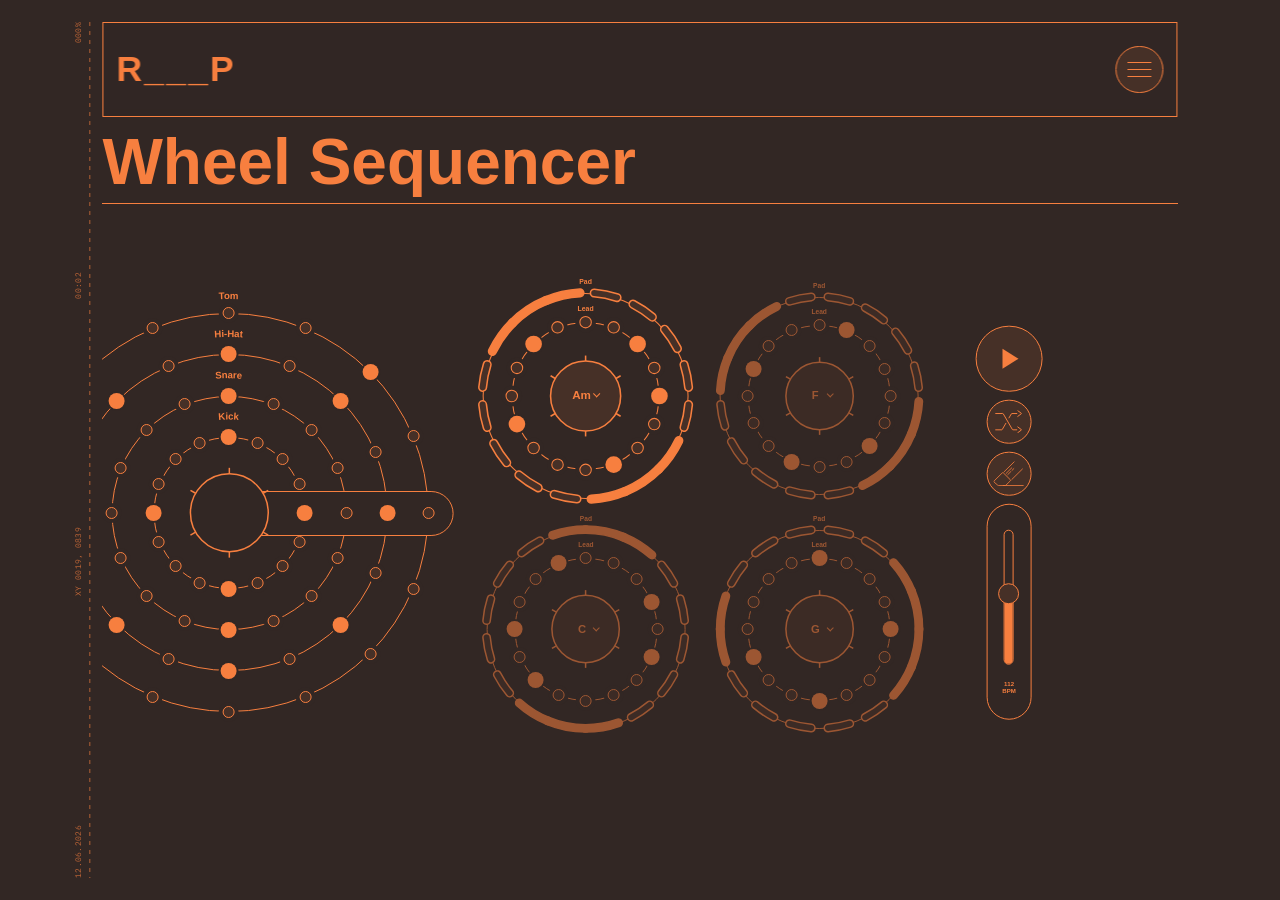
==== commit 3c1e6d5d: "Bio Bar Fiasco 2" ====
--- a/circular-drum-machine.html
+++ b/circular-drum-machine.html
@@ -12,8 +12,8 @@
     <link rel="preconnect" href="https://fonts.googleapis.com" />
     <link rel="preconnect" href="https://fonts.gstatic.com" crossorigin />
     <link href="https://fonts.googleapis.com/css2?family=Inter:wght@400;700&display=swap" rel="stylesheet" />
-    <link rel="stylesheet" href="./styles.css?v=safari-masthead-simplified-20260729j" />
-    <script src="./script.js?v=safari-masthead-simplified-20260729j" defer></script>
+    <link rel="stylesheet" href="./styles.css?v=safari-masthead-simplified-20260729k" />
+    <script src="./script.js?v=safari-masthead-simplified-20260729k" defer></script>
   </head>
   <body class="palette-enter playground-page drum-page is-scrolled">
     <main class="page playground-shell" aria-label="Ryan Pattison circular drum machine">
--- a/styles.css
+++ b/styles.css
@@ -8940,9 +8940,9 @@
       clamp(42px, 3.7vw, 48px) + var(--stroke) + clamp(56px, 12vw, 68px) + clamp(12px, 3.2vw, 18px)
     );
     --safari-mobile-home-masthead-open-height: clamp(146px, 36vw, 196px);
-    --safari-mobile-role-lift-load: clamp(-10px, -2vw, -6px);
+    --safari-mobile-role-lift-load: 0px;
     --safari-mobile-role-lift-scrolled: 0px;
-    --safari-mobile-bio-lift: clamp(-14px, -3vw, -8px);
+    --safari-mobile-bio-lift: 0px;
   }
 
   html.is-safari body:not(.project-page):not(.playground-page) {
@@ -8968,10 +8968,12 @@
 
   html.is-safari body:not(.project-page):not(.playground-page) .masthead-copy p {
     overflow: visible;
+    height: auto;
     font-size: clamp(0.675rem, 3.03vw, 0.874rem);
-    line-height: 1.05;
+    line-height: 1;
     opacity: 1;
     visibility: visible;
+    align-self: center;
     transform: translateY(var(--safari-mobile-role-lift-load));
     transition:
       opacity 180ms ease,
@@ -8993,6 +8995,7 @@
   html.is-safari body:not(.project-page):not(.playground-page) .home-intro-toggle-inline {
     opacity: 1;
     visibility: visible;
+    align-self: center;
     transform: translateY(var(--safari-mobile-bio-lift)) !important;
     transition:
       opacity 180ms ease,
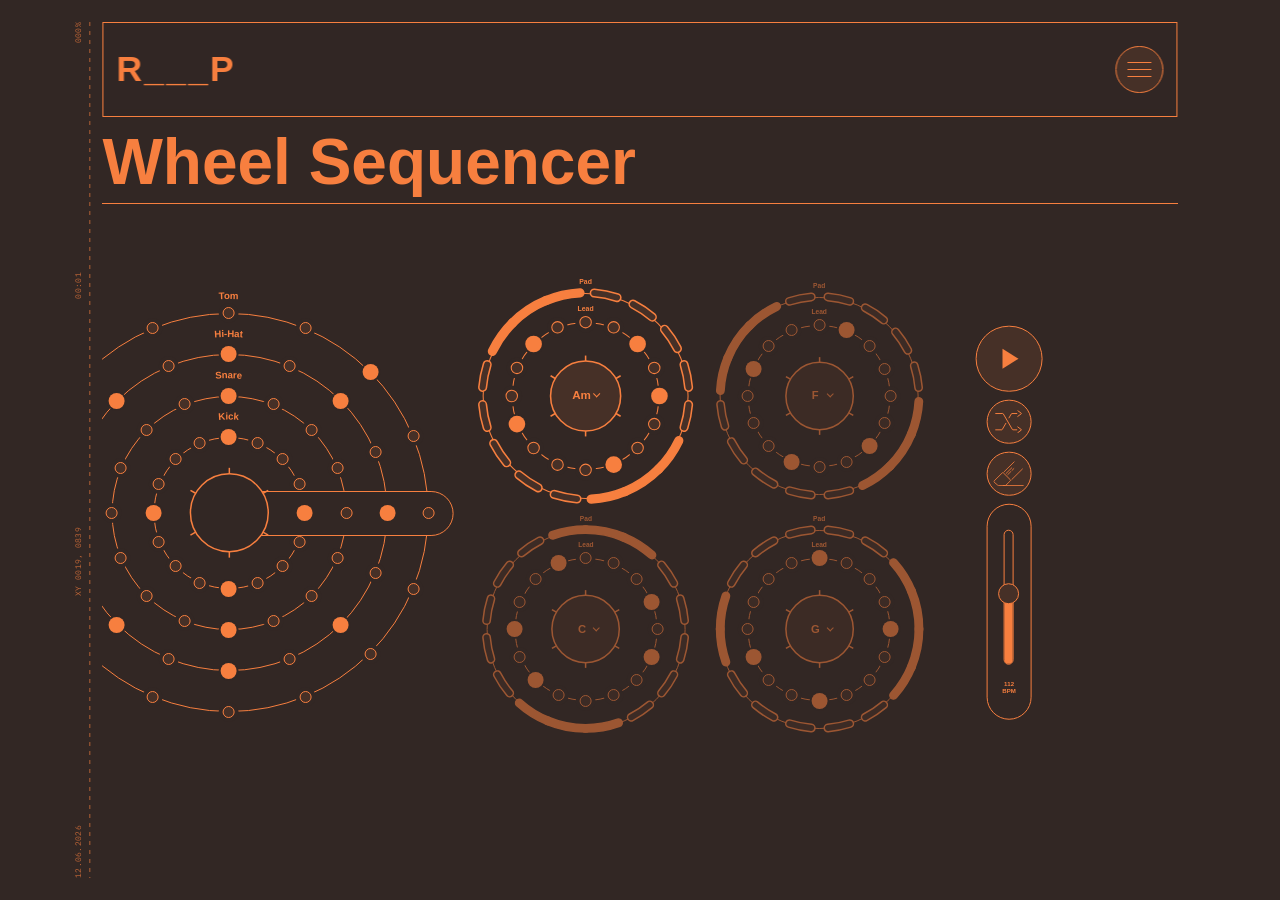
==== commit 6606c58d: "Bio Bar fiasco 3" ====
--- a/circular-drum-machine.html
+++ b/circular-drum-machine.html
@@ -12,8 +12,8 @@
     <link rel="preconnect" href="https://fonts.googleapis.com" />
     <link rel="preconnect" href="https://fonts.gstatic.com" crossorigin />
     <link href="https://fonts.googleapis.com/css2?family=Inter:wght@400;700&display=swap" rel="stylesheet" />
-    <link rel="stylesheet" href="./styles.css?v=safari-masthead-simplified-20260729k" />
-    <script src="./script.js?v=safari-masthead-simplified-20260729k" defer></script>
+    <link rel="stylesheet" href="./styles.css?v=safari-masthead-simplified-20260729l" />
+    <script src="./script.js?v=safari-masthead-simplified-20260729l" defer></script>
   </head>
   <body class="palette-enter playground-page drum-page is-scrolled">
     <main class="page playground-shell" aria-label="Ryan Pattison circular drum machine">
--- a/styles.css
+++ b/styles.css
@@ -8936,18 +8936,18 @@
   }
 
   html.is-safari {
+    --safari-mobile-row-height: clamp(62px, 13vw, 74px);
     --safari-mobile-home-masthead-height: calc(
-      clamp(42px, 3.7vw, 48px) + var(--stroke) + clamp(56px, 12vw, 68px) + clamp(12px, 3.2vw, 18px)
+      clamp(42px, 3.7vw, 48px) + var(--stroke) + var(--safari-mobile-row-height) + clamp(12px, 3.2vw, 18px)
     );
-    --safari-mobile-home-masthead-open-height: clamp(146px, 36vw, 196px);
-    --safari-mobile-role-lift-load: 0px;
-    --safari-mobile-role-lift-scrolled: 0px;
-    --safari-mobile-bio-lift: 0px;
+    --safari-mobile-home-masthead-open-height: clamp(152px, 38vw, 206px);
+    --safari-mobile-row-lift-load: clamp(-16px, -3.8vw, -10px);
+    --safari-mobile-row-lift-scrolled: clamp(-10px, -2.4vw, -6px);
   }
 
   html.is-safari body:not(.project-page):not(.playground-page) {
     --masthead-spacer: clamp(126px, 31vw, 172px);
-    --mobile-role-row-height: clamp(56px, 12vw, 68px);
+    --mobile-role-row-height: var(--safari-mobile-row-height);
   }
 
   html.is-safari body:not(.project-page):not(.playground-page) .masthead {
@@ -8974,14 +8974,14 @@
     opacity: 1;
     visibility: visible;
     align-self: center;
-    transform: translateY(var(--safari-mobile-role-lift-load));
+    transform: translateY(var(--safari-mobile-row-lift-load));
     transition:
       opacity 180ms ease,
       transform 240ms cubic-bezier(0.76, 0, 0.24, 1);
   }
 
   html.is-safari body:not(.project-page):not(.playground-page).is-scrolled .masthead {
-    --mobile-role-row-height: clamp(56px, 12vw, 68px);
+    --mobile-role-row-height: var(--safari-mobile-row-height);
     height: var(--safari-mobile-home-masthead-height) !important;
     min-height: var(--safari-mobile-home-masthead-height) !important;
     max-height: var(--safari-mobile-home-masthead-height) !important;
@@ -8989,14 +8989,14 @@
   }
 
   html.is-safari body:not(.project-page):not(.playground-page).is-scrolled .masthead-copy p {
-    transform: translateY(var(--safari-mobile-role-lift-scrolled));
+    transform: translateY(var(--safari-mobile-row-lift-scrolled));
   }
 
   html.is-safari body:not(.project-page):not(.playground-page) .home-intro-toggle-inline {
     opacity: 1;
     visibility: visible;
     align-self: center;
-    transform: translateY(var(--safari-mobile-bio-lift)) !important;
+    transform: translateY(var(--safari-mobile-row-lift-load)) !important;
     transition:
       opacity 180ms ease,
       transform 240ms cubic-bezier(0.76, 0, 0.24, 1),
@@ -9004,6 +9004,10 @@
       border-color 180ms ease;
   }
 
+  html.is-safari body:not(.project-page):not(.playground-page).is-scrolled .home-intro-toggle-inline {
+    transform: translateY(var(--safari-mobile-row-lift-scrolled)) !important;
+  }
+
   html.is-safari body:not(.project-page):not(.playground-page).is-scrolled .home-intro {
     top: calc(var(--masthead-top) + var(--safari-mobile-home-masthead-height)) !important;
   }
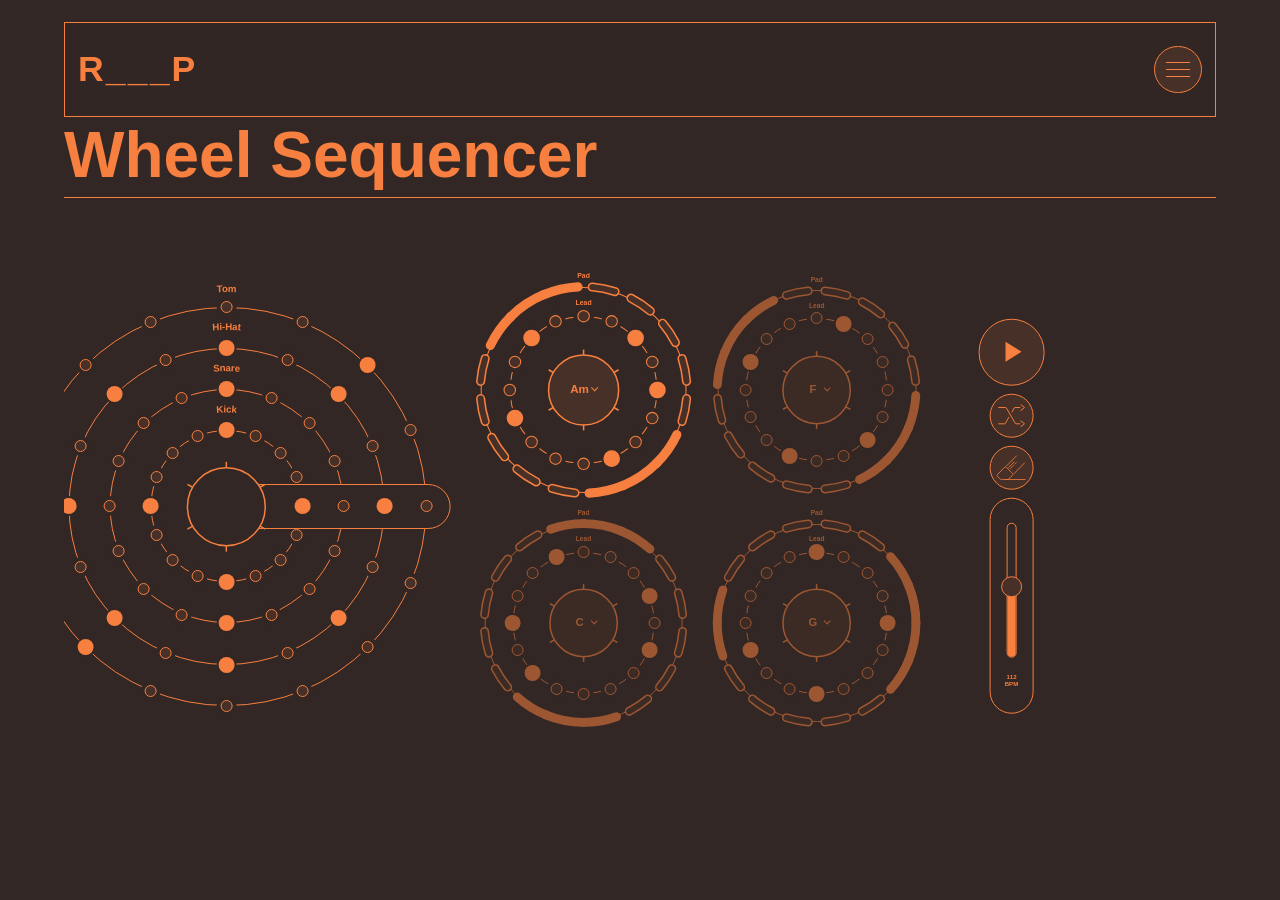
==== commit 9c9ed270: "Cosmetic Adjustments" ====
--- a/circular-drum-machine.html
+++ b/circular-drum-machine.html
@@ -12,8 +12,8 @@
     <link rel="preconnect" href="https://fonts.googleapis.com" />
     <link rel="preconnect" href="https://fonts.gstatic.com" crossorigin />
     <link href="https://fonts.googleapis.com/css2?family=Inter:wght@400;700&display=swap" rel="stylesheet" />
-    <link rel="stylesheet" href="./styles.css?v=safari-masthead-simplified-20260729l" />
-    <script src="./script.js?v=safari-masthead-simplified-20260729l" defer></script>
+    <link rel="stylesheet" href="./styles.css?v=mdlinx-story-actions-20260918ad" />
+    <script src="./script.js?v=mdlinx-story-actions-20260918ad" defer></script>
   </head>
   <body class="palette-enter playground-page drum-page is-scrolled">
     <main class="page playground-shell" aria-label="Ryan Pattison circular drum machine">
@@ -25,7 +25,7 @@
               <span class="title-compact" aria-hidden="true">R___P</span>
             </a>
           </h1>
-          <p>Motion Design, Brand Systems, and AI Optimist</p>
+          <p>Motion Design, Brand Systems, and AI Workflows</p>
         </div>
         <nav class="site-nav" aria-label="Site controls">
           <button class="nav-menu" type="button" aria-label="Open site navigation" aria-expanded="false" aria-controls="site-menu-panel">
--- a/styles.css
+++ b/styles.css
@@ -8,7 +8,7 @@
   --display-weight: 700;
   --stroke: 1px;
   --project-info-heading-size: clamp(1.561rem, 2.779vw, 2.779rem);
-  --page-x: clamp(28px, 8vw, 132px);
+  --page-x: clamp(20px, 5vw, 84px);
   --page-top: clamp(54px, 5vw, 82px);
   --masthead-top: clamp(12px, 2vw, 22px);
   --masthead-spacer: clamp(96px, 10vw, 132px);
@@ -107,7 +107,7 @@
 }
 
 .page {
-  width: min(100% - (var(--page-x) * 2), 1320px);
+  width: min(100% - (var(--page-x) * 2), 1480px);
   margin: 0 auto;
   padding: var(--page-top) 0 clamp(48px, 7vw, 96px);
 }
@@ -120,7 +120,7 @@
 
 .data-rail {
   position: fixed;
-  left: calc((100vw - min(100% - (var(--page-x) * 2), 1320px)) / 2 - clamp(10px, 1.1vw, 18px) - 5px);
+  left: calc((100vw - min(100% - (var(--page-x) * 2), 1480px)) / 2 - clamp(10px, 1.1vw, 18px) - 5px);
   top: var(--data-rail-top, var(--masthead-top));
   height: var(--data-rail-initial-height, calc(100svh - var(--data-rail-top, var(--masthead-top)) - var(--masthead-top)));
   z-index: 12;
@@ -181,7 +181,7 @@
   left: 50%;
   z-index: 10;
   display: flex;
-  width: min(100% - (var(--page-x) * 2), 1320px);
+  width: min(100% - (var(--page-x) * 2), 1480px);
   align-items: center;
   justify-content: space-between;
   gap: clamp(16px, 2.4vw, 32px);
@@ -302,7 +302,7 @@
   top: calc(var(--masthead-bottom) - var(--stroke));
   left: var(--masthead-left, var(--page-x));
   z-index: 44;
-  width: var(--masthead-width, 1320px);
+  width: var(--masthead-width, 1480px);
   margin: 0;
   display: grid;
   grid-template-columns: max-content max-content;
@@ -1806,7 +1806,7 @@
 
 .project-build-title {
   position: relative;
-  width: min(100% - (var(--page-x) * 2), 1320px);
+  width: min(100% - (var(--page-x) * 2), 1480px);
   color: transparent;
   font-family: var(--display-font);
   font-size: clamp(3.605rem, 10.36vw, 9.8rem);
@@ -1840,7 +1840,7 @@
 .project-build-cursor {
   position: absolute;
   top: 50%;
-  left: calc((100vw - min(100% - (var(--page-x) * 2), 1320px)) / 2);
+  left: calc((100vw - min(100% - (var(--page-x) * 2), 1480px)) / 2);
   width: clamp(14px, 1.7vw, 28px);
   height: clamp(56px, 8vw, 110px);
   background:
@@ -4792,7 +4792,7 @@
   column-gap: clamp(18px, 3vw, 44px);
   row-gap: clamp(20px, 4vw, 72px);
   align-items: end;
-  min-height: clamp(75px, 11vw, 160px);
+  min-height: clamp(38px, 5.5vw, 80px);
   padding: clamp(13px, 2.25vw, 32px) 0 0;
   padding-top: clamp(7px, 1.125vw, 16px);
 }
@@ -4803,7 +4803,7 @@
   margin: 0;
   color: var(--headline);
   font-family: var(--display-font);
-  font-size: clamp(2.284rem, 6.116vw, 5.828rem);
+  font-size: clamp(2.855rem, 7.645vw, 7.285rem);
   font-weight: var(--display-weight);
   line-height: 0.908;
   letter-spacing: 0;
@@ -5474,6 +5474,7 @@
   font-variant-numeric: tabular-nums;
   font-weight: 700;
   line-height: 1;
+  transform: translateY(-50%);
 }
 
 .video-timeline,
@@ -5557,7 +5558,7 @@
   position: absolute;
   top: 0;
   left: 0;
-  width: min(calc(var(--visual-width, 100vw) - (var(--page-x) * 2)), 1320px);
+  width: min(calc(var(--visual-width, 100vw) - (var(--page-x) * 2)), 1480px);
   margin: 0;
   padding-bottom: clamp(5px, 0.7vw, 9px);
   border-bottom: var(--stroke) solid var(--line);
@@ -7227,7 +7228,7 @@
 
 @media (max-width: 700px) {
   :root {
-    --page-x: 22px;
+    --page-x: 18px;
     --page-top: 42px;
     --content-overhang: 10px;
     --line-step: 5px;
@@ -7707,8 +7708,8 @@
 
   .project-hero {
     grid-template-columns: 1fr;
-    min-height: clamp(105px, 24vw, 160px);
-    padding-top: clamp(14px, 2.5vw, 27px);
+    min-height: clamp(52px, 12vw, 80px);
+    padding-top: clamp(7px, 1.25vw, 14px);
   }
 
   .project-hero p {
@@ -7728,7 +7729,7 @@
   }
 
   .project-hero h2 {
-    font-size: clamp(2.048rem, 10.5vw, 4.725rem);
+    font-size: clamp(2.56rem, 13.125vw, 5.906rem);
   }
 
   .project-device-copy,
@@ -8222,11 +8223,11 @@
   }
 
   .project-hero {
-    padding-top: 17px;
+    padding-top: 8px;
   }
 
   .project-hero h2 {
-    font-size: clamp(1.575rem, 9.45vw, 2.888rem);
+    font-size: clamp(1.969rem, 11.813vw, 3.61rem);
   }
 
   .project-hero h2 .title-mobile-break {
@@ -8735,7 +8736,7 @@
 body.smudge-page .masthead + .smudge-detail {
   margin-top: max(
     0px,
-    calc(var(--masthead-bottom, calc(var(--masthead-top) + 98px)) - var(--page-top) + clamp(8px, 1vw, 16px))
+    calc(var(--masthead-bottom, calc(var(--masthead-top) + 98px)) - var(--page-top) + clamp(4px, 0.5vw, 8px))
   );
 }
 
@@ -8942,7 +8943,7 @@
     );
     --safari-mobile-home-masthead-open-height: clamp(152px, 38vw, 206px);
     --safari-mobile-row-lift-load: clamp(-16px, -3.8vw, -10px);
-    --safari-mobile-row-lift-scrolled: clamp(-10px, -2.4vw, -6px);
+    --safari-mobile-row-lift-scrolled: clamp(-6px, -1.4vw, -3px);
   }
 
   html.is-safari body:not(.project-page):not(.playground-page) {
@@ -9019,3 +9020,773 @@
     overflow: hidden;
   }
 }
+
+
+/* MDLinx marketing creative refresh layout */
+body[data-project="mdlinx-rebrand-marketing-material-development"] .project-hero {
+  row-gap: clamp(18px, 2.2vw, 32px);
+}
+
+body[data-project="mdlinx-rebrand-marketing-material-development"] .project-hero p.project-intro-columns {
+  grid-column: 1 / -1;
+  display: block;
+  column-count: 2;
+  column-gap: clamp(18px, 3vw, 44px);
+  margin: 0;
+  color: var(--line);
+  font-family: var(--body-font);
+  font-size: clamp(0.88rem, 1.17vw, 1.1rem);
+  font-weight: 400;
+  line-height: 1.62;
+  text-align: justify;
+  text-align-last: left;
+  text-justify: inter-word;
+  hyphens: auto;
+}
+
+body[data-project="mdlinx-rebrand-marketing-material-development"] .project-content-grid[hidden] {
+  display: none !important;
+}
+
+body[data-project="mdlinx-rebrand-marketing-material-development"] .project-meta-after-media {
+  width: 100%;
+  margin-top: clamp(16px, 2vw, 28px);
+}
+
+body[data-project="mdlinx-rebrand-marketing-material-development"] .project-meta-after-media dl {
+  grid-template-columns: repeat(3, minmax(0, 1fr));
+  column-gap: clamp(18px, 3vw, 44px);
+}
+
+body[data-project="mdlinx-rebrand-marketing-material-development"] .project-meta-after-media div,
+body[data-project="mdlinx-rebrand-marketing-material-development"] .project-meta-after-media div:first-child {
+  padding: 10px 0 12px;
+  border-top: var(--stroke) solid var(--line);
+  border-bottom: var(--stroke) solid var(--line);
+}
+
+@media (max-width: 700px) {
+  body[data-project="mdlinx-rebrand-marketing-material-development"] .project-hero h2 .title-line {
+    white-space: normal;
+  }
+
+  body[data-project="mdlinx-rebrand-marketing-material-development"] .project-hero p.project-intro-columns {
+    column-count: 1;
+  }
+
+  body[data-project="mdlinx-rebrand-marketing-material-development"] .project-meta-after-media dl {
+    grid-template-columns: 1fr;
+  }
+
+  body[data-project="mdlinx-rebrand-marketing-material-development"] .project-meta-after-media div + div {
+    border-top: 0;
+  }
+}
+
+
+body[data-project="mdlinx-rebrand-marketing-material-development"] .project-evolution-frame {
+  padding: clamp(22px, 3vw, 42px) 0 clamp(26px, 3.5vw, 52px);
+  border-bottom: 0;
+  background: none;
+}
+
+.project-evolution-grid {
+  position: relative;
+  display: grid;
+  grid-template-columns: repeat(3, minmax(0, 1fr));
+  gap: clamp(14px, 3vw, 44px);
+  align-items: start;
+}
+
+.project-evolution-item {
+  min-width: 0;
+}
+
+.project-evolution-heading {
+  min-height: 2rem;
+  margin-bottom: clamp(12px, 1.6vw, 22px);
+  padding-top: 9px;
+}
+
+.project-evolution-date {
+  display: block;
+  margin-bottom: 5px;
+  color: var(--line);
+  font-family: var(--mono-font);
+  font-size: 1.35rem;
+  font-weight: 700;
+  line-height: 1;
+  text-align: center;
+}
+
+.project-evolution-heading h3 {
+  margin: 0;
+  color: var(--headline);
+  font-family: var(--display-font);
+  font-size: 1.35rem;
+  font-weight: var(--display-weight);
+  line-height: 0.96;
+  letter-spacing: 0;
+}
+
+.project-evolution-phone {
+  position: relative;
+  width: min(82%, 292px);
+  aspect-ratio: 9 / 17.5;
+  margin: 0 auto;
+  padding: clamp(5px, 0.75vw, 9px);
+  border: calc(var(--stroke) * 1.5) solid var(--line);
+  border-radius: 12% / 6.75%;
+  background: var(--ink);
+}
+
+.project-evolution-screen {
+  position: relative;
+  display: grid;
+  place-items: center;
+  width: 100%;
+  height: 100%;
+  overflow: hidden;
+  border: var(--stroke) solid var(--line);
+  border-radius: 10.5% / 5.9%;
+  background:
+    repeating-linear-gradient(
+      90deg,
+      color-mix(in srgb, var(--line) 30%, transparent) 0 var(--stroke),
+      transparent var(--stroke) 8px
+    ),
+    var(--bg);
+}
+
+.project-evolution-screen > span {
+  color: var(--line);
+  font-family: var(--mono-font);
+  font-size: 0.68rem;
+}
+
+.project-evolution-island {
+  position: absolute;
+  z-index: 2;
+  top: clamp(9px, 1.2vw, 14px);
+  left: 50%;
+  width: 30%;
+  height: 2.2%;
+  border-radius: 999px;
+  background: var(--ink);
+  transform: translateX(-50%);
+}
+
+.project-evolution-button {
+  position: absolute;
+  width: calc(var(--stroke) * 2);
+  border-radius: 999px;
+  background: var(--line);
+}
+
+.project-evolution-volume-up {
+  top: 18%;
+  left: calc(var(--stroke) * -3);
+  height: 7%;
+}
+
+.project-evolution-volume-down {
+  top: 27%;
+  left: calc(var(--stroke) * -3);
+  height: 7%;
+}
+
+.project-evolution-power {
+  top: 22%;
+  right: calc(var(--stroke) * -3);
+  height: 10%;
+}
+
+@media (max-width: 700px) {
+  .project-evolution-grid {
+    gap: 8px;
+  }
+
+  .project-evolution-heading {
+    min-height: 2rem;
+    margin-bottom: 9px;
+    padding-top: 7px;
+  }
+
+  .project-evolution-date {
+    font-size: 0.82rem;
+  }
+
+  .project-evolution-heading h3 {
+    font-size: 0.82rem;
+    line-height: 1;
+  }
+
+  .project-evolution-phone {
+    width: 92%;
+    padding: 4px;
+  }
+
+  .project-evolution-screen > span {
+    font-size: 0.55rem;
+  }
+}
+
+
+.project-evolution-heading.is-empty > * {
+  visibility: hidden;
+}
+
+@media (min-width: 701px) {
+  .project-evolution-grid::before {
+    content: "";
+    position: absolute;
+    top: calc(1.2rem - 4px);
+    left: 21%;
+    right: calc(16.6667% + 5.5rem);
+    height: 9px;
+    background:
+      radial-gradient(circle at 4.5px 50%, var(--bg) 0 2.5px, var(--line) 3px 4px, transparent 4.5px) 0 50% / 9px 9px no-repeat,
+      linear-gradient(var(--line), var(--line)) 8px 50% / calc(100% - 8px) var(--stroke) no-repeat;
+    pointer-events: none;
+  }
+
+  .project-evolution-grid::after {
+    content: "";
+    position: absolute;
+    top: calc(1.2rem - 4px);
+    right: calc(16.6667% + 5.5rem);
+    width: 8px;
+    height: 8px;
+    border-top: var(--stroke) solid var(--line);
+    border-right: var(--stroke) solid var(--line);
+    transform: rotate(45deg);
+    pointer-events: none;
+  }
+}
+
+/* Match the Skimm Money newsletter phone wireframes. */
+.project-evolution-phone {
+  padding: 0;
+  border: var(--stroke) solid var(--line);
+  border-radius: 12.4% / 5.7%;
+  background: transparent;
+}
+
+.project-evolution-screen {
+  position: absolute;
+  inset: clamp(8px, 0.85vw, 12px);
+  width: auto;
+  height: auto;
+  border: var(--stroke) solid var(--line);
+  border-radius: 10.2% / 4.7%;
+  background: transparent;
+}
+
+.project-evolution-island {
+  top: 3.7%;
+  width: 26%;
+  height: 3.7%;
+  border: var(--stroke) solid var(--line);
+  background: var(--bg);
+}
+
+.project-evolution-button {
+  z-index: 5;
+  width: clamp(4px, 0.45vw, 6px);
+  border: var(--stroke) solid var(--line);
+  border-radius: 2px 0 0 2px;
+  background: var(--bg);
+}
+
+.project-evolution-volume-up {
+  top: 19%;
+  left: clamp(-6px, -0.45vw, -4px);
+  height: 9%;
+}
+
+.project-evolution-volume-down {
+  top: 30%;
+  left: clamp(-6px, -0.45vw, -4px);
+  height: 11%;
+}
+
+.project-evolution-power {
+  top: 25%;
+  right: clamp(-6px, -0.45vw, -4px);
+  height: 15%;
+  border-radius: 0 2px 2px 0;
+}
+
+
+@media (max-width: 700px) {
+  .project-evolution-grid {
+    grid-template-columns: repeat(2, minmax(0, 1fr));
+    gap: 14px;
+  }
+
+  .project-evolution-item:nth-child(2) {
+    display: none;
+  }
+
+  .project-evolution-grid::before {
+    content: "";
+    position: absolute;
+    top: calc(0.82rem - 4px);
+    left: 34.5%;
+    right: calc(25% + 3.5rem);
+    height: 9px;
+    background:
+      radial-gradient(circle at 4.5px 50%, var(--bg) 0 2.5px, var(--line) 3px 4px, transparent 4.5px) 0 50% / 9px 9px no-repeat,
+      linear-gradient(var(--line), var(--line)) 8px 50% / calc(100% - 8px) var(--stroke) no-repeat;
+    pointer-events: none;
+  }
+
+  .project-evolution-grid::after {
+    content: "";
+    position: absolute;
+    top: calc(0.82rem - 3px);
+    right: calc(25% + 3.5rem);
+    width: 6px;
+    height: 6px;
+    border-top: var(--stroke) solid var(--line);
+    border-right: var(--stroke) solid var(--line);
+    transform: rotate(45deg);
+    pointer-events: none;
+  }
+
+  .project-evolution-date {
+    font-weight: 700;
+    text-align: center;
+  }
+}
+
+
+/* MDLinx creative refresh: compact original-assets module. */
+body[data-project="mdlinx-rebrand-marketing-material-development"] .module-one-process-title {
+  display: block;
+  grid-column: 1 / -1;
+  margin: 0;
+  padding-bottom: clamp(5px, 0.7vw, 9px);
+  border-bottom: var(--stroke) solid var(--line);
+  color: var(--headline);
+  font-family: var(--display-font);
+  font-size: var(--project-info-heading-size);
+  font-weight: var(--display-weight);
+  line-height: 0.96;
+  letter-spacing: 0;
+  text-transform: none;
+}
+
+body[data-project="mdlinx-rebrand-marketing-material-development"] .module-one {
+  grid-template-columns: minmax(260px, 0.78fr) minmax(360px, 1.22fr);
+  align-items: start;
+  margin-top: 0;
+  padding-top: clamp(30px, 4vw, 58px);
+  padding-bottom: clamp(34px, 5vw, 72px);
+}
+
+body[data-project="mdlinx-rebrand-marketing-material-development"] .module-one-copy {
+  align-self: start;
+  max-width: 42rem;
+}
+
+body[data-project="mdlinx-rebrand-marketing-material-development"] .module-one-copy p {
+  text-align: left;
+  hyphens: none;
+}
+
+body[data-project="mdlinx-rebrand-marketing-material-development"] .module-phone-row {
+  display: grid;
+  grid-template-columns: repeat(2, minmax(0, 1fr));
+  gap: clamp(18px, 2vw, 32px);
+  width: 100%;
+  align-items: start;
+  justify-items: center;
+}
+
+body[data-project="mdlinx-rebrand-marketing-material-development"] .module-wireframe-phone {
+  width: min(100%, 250px);
+}
+
+@media (max-width: 700px) {
+  body[data-project="mdlinx-rebrand-marketing-material-development"] .module-one {
+    grid-template-columns: minmax(0, 1fr);
+    row-gap: 18px;
+    padding-top: 26px;
+    padding-bottom: 38px;
+  }
+
+  body[data-project="mdlinx-rebrand-marketing-material-development"] .module-one-process-title,
+  body[data-project="mdlinx-rebrand-marketing-material-development"] .module-one-copy,
+  body[data-project="mdlinx-rebrand-marketing-material-development"] .module-phone-row {
+    grid-column: 1;
+  }
+
+  body[data-project="mdlinx-rebrand-marketing-material-development"] .module-phone-row {
+    gap: 14px;
+    margin-top: 4px;
+  }
+
+  body[data-project="mdlinx-rebrand-marketing-material-development"] .module-wireframe-phone {
+    width: 92%;
+  }
+}
+
+
+body[data-project="mdlinx-rebrand-marketing-material-development"] .module-one-copy {
+  grid-column: 1;
+  grid-row: 2;
+}
+
+body[data-project="mdlinx-rebrand-marketing-material-development"] .module-phone-row {
+  grid-column: 2;
+  grid-row: 2 / span 2;
+}
+
+body[data-project="mdlinx-rebrand-marketing-material-development"] .module-assets-image-placeholder {
+  position: relative;
+  display: grid;
+  grid-column: 1;
+  grid-row: 3;
+  place-items: center;
+  width: 100%;
+  aspect-ratio: 16 / 9;
+  overflow: hidden;
+  border: var(--stroke) solid var(--line);
+  background:
+    repeating-linear-gradient(
+      90deg,
+      color-mix(in srgb, var(--line) 24%, transparent) 0 var(--stroke),
+      transparent var(--stroke) 10px
+    ),
+    var(--bg);
+  color: var(--line);
+  font-family: var(--mono-font);
+  font-size: clamp(0.65rem, 0.8vw, 0.8rem);
+  letter-spacing: 0;
+  text-transform: uppercase;
+}
+
+@media (max-width: 700px) {
+  body[data-project="mdlinx-rebrand-marketing-material-development"] .module-one-copy,
+  body[data-project="mdlinx-rebrand-marketing-material-development"] .module-phone-row,
+  body[data-project="mdlinx-rebrand-marketing-material-development"] .module-assets-image-placeholder {
+    grid-column: 1;
+    grid-row: auto;
+  }
+
+  body[data-project="mdlinx-rebrand-marketing-material-development"] .module-assets-image-placeholder {
+    margin-top: 4px;
+  }
+}
+
+
+/* Instagram Stories chrome inside the MDLinx phone wireframes. */
+body[data-project="mdlinx-rebrand-marketing-material-development"] .project-evolution-screen {
+  display: block;
+}
+
+body[data-project="mdlinx-rebrand-marketing-material-development"] .story-status {
+  position: absolute;
+  z-index: 3;
+  top: calc(5.55% - clamp(7px, 0.7vw, 10px));
+  left: 5%;
+  right: 5%;
+  display: flex;
+  align-items: center;
+  justify-content: space-between;
+  color: var(--line);
+  font-family: var(--body-font);
+  font-size: clamp(6px, 0.72vw, 10px);
+  font-weight: 700;
+  line-height: 1;
+  transform: translateY(-50%);
+}
+
+body[data-project="mdlinx-rebrand-marketing-material-development"] .story-status-icons {
+  display: flex;
+  align-items: center;
+  gap: 0.42em;
+}
+
+body[data-project="mdlinx-rebrand-marketing-material-development"] .story-signal {
+  display: flex;
+  height: 0.9em;
+  align-items: end;
+  gap: 0.12em;
+}
+
+body[data-project="mdlinx-rebrand-marketing-material-development"] .story-signal i {
+  display: block;
+  width: 0.16em;
+  border-radius: 999px;
+  background: currentColor;
+}
+
+body[data-project="mdlinx-rebrand-marketing-material-development"] .story-signal i:nth-child(1) { height: 35%; }
+body[data-project="mdlinx-rebrand-marketing-material-development"] .story-signal i:nth-child(2) { height: 55%; }
+body[data-project="mdlinx-rebrand-marketing-material-development"] .story-signal i:nth-child(3) { height: 75%; }
+body[data-project="mdlinx-rebrand-marketing-material-development"] .story-signal i:nth-child(4) { height: 100%; }
+
+body[data-project="mdlinx-rebrand-marketing-material-development"] .story-wifi {
+  width: 0.9em;
+  height: 0.62em;
+  border-top: 0.16em solid currentColor;
+  border-radius: 50% 50% 0 0;
+  position: relative;
+}
+
+body[data-project="mdlinx-rebrand-marketing-material-development"] .story-wifi::before,
+body[data-project="mdlinx-rebrand-marketing-material-development"] .story-wifi::after {
+  content: "";
+  position: absolute;
+  left: 50%;
+  border-top: 0.14em solid currentColor;
+  border-radius: 50% 50% 0 0;
+  transform: translateX(-50%);
+}
+
+body[data-project="mdlinx-rebrand-marketing-material-development"] .story-wifi::before {
+  top: 0.14em;
+  width: 0.58em;
+  height: 0.4em;
+}
+
+body[data-project="mdlinx-rebrand-marketing-material-development"] .story-wifi::after {
+  top: 0.34em;
+  width: 0.2em;
+  height: 0.14em;
+  border-radius: 50%;
+  background: currentColor;
+}
+
+body[data-project="mdlinx-rebrand-marketing-material-development"] .story-battery {
+  position: relative;
+  width: 1.25em;
+  height: 0.62em;
+  padding: 0.08em;
+  border: 0.12em solid currentColor;
+  border-radius: 0.18em;
+}
+
+body[data-project="mdlinx-rebrand-marketing-material-development"] .story-battery::after {
+  content: "";
+  position: absolute;
+  top: 50%;
+  right: -0.25em;
+  width: 0.12em;
+  height: 0.28em;
+  border-radius: 0 0.08em 0.08em 0;
+  background: currentColor;
+  transform: translateY(-50%);
+}
+
+body[data-project="mdlinx-rebrand-marketing-material-development"] .story-battery i {
+  display: block;
+  width: 72%;
+  height: 100%;
+  background: currentColor;
+}
+
+body[data-project="mdlinx-rebrand-marketing-material-development"] .story-progress {
+  position: absolute;
+  z-index: 3;
+  top: 8.2%;
+  left: 4%;
+  right: 4%;
+  display: block;
+}
+
+body[data-project="mdlinx-rebrand-marketing-material-development"] .story-progress i {
+  display: block;
+  width: 100%;
+  height: max(var(--stroke), 1px);
+  background: var(--line);
+}
+
+body[data-project="mdlinx-rebrand-marketing-material-development"] .story-account {
+  position: absolute;
+  z-index: 3;
+  top: 10.8%;
+  left: 4%;
+  right: 4%;
+  display: grid;
+  grid-template-columns: auto auto 1fr auto;
+  gap: 0.42em;
+  align-items: center;
+  color: var(--line);
+  font-family: var(--body-font);
+  font-size: clamp(6px, 0.72vw, 10px);
+  line-height: 1;
+}
+
+body[data-project="mdlinx-rebrand-marketing-material-development"] .story-avatar {
+  width: 2.05em;
+  aspect-ratio: 1;
+  border: max(var(--stroke), 1px) solid var(--line);
+  border-radius: 50%;
+}
+
+body[data-project="mdlinx-rebrand-marketing-material-development"] .story-account strong {
+  font-weight: 700;
+}
+
+body[data-project="mdlinx-rebrand-marketing-material-development"] .story-account small {
+  opacity: 0.72;
+  font-size: 0.88em;
+}
+
+body[data-project="mdlinx-rebrand-marketing-material-development"] .story-close {
+  position: relative;
+  width: 1.4em;
+  aspect-ratio: 1;
+}
+
+body[data-project="mdlinx-rebrand-marketing-material-development"] .story-close::before,
+body[data-project="mdlinx-rebrand-marketing-material-development"] .story-close::after {
+  content: "";
+  position: absolute;
+  top: 50%;
+  left: 0;
+  width: 100%;
+  height: max(var(--stroke), 1px);
+  background: currentColor;
+}
+
+body[data-project="mdlinx-rebrand-marketing-material-development"] .story-close::before {
+  transform: rotate(45deg);
+}
+
+body[data-project="mdlinx-rebrand-marketing-material-development"] .story-close::after {
+  transform: rotate(-45deg);
+}
+
+
+body[data-project="mdlinx-rebrand-marketing-material-development"] .project-evolution-media {
+  position: absolute;
+  z-index: 1;
+  top: 50%;
+  left: 0;
+  display: block;
+  width: 100%;
+  height: auto;
+  max-width: none;
+  transform: translateY(-50%);
+}
+
+
+body[data-project="mdlinx-rebrand-marketing-material-development"] .story-actions {
+  position: absolute;
+  z-index: 3;
+  left: 4%;
+  right: 4%;
+  bottom: 3.2%;
+  display: grid;
+  grid-template-columns: minmax(0, 1fr) repeat(4, auto);
+  gap: clamp(4px, 0.55vw, 8px);
+  align-items: center;
+  color: var(--line);
+  font-size: clamp(6px, 0.72vw, 10px);
+}
+
+body[data-project="mdlinx-rebrand-marketing-material-development"] .story-message {
+  display: flex;
+  min-width: 0;
+  height: 2.65em;
+  padding: 0 0.8em;
+  align-items: center;
+  overflow: hidden;
+  border: max(var(--stroke), 1px) solid currentColor;
+  border-radius: 999px;
+  font-family: var(--body-font);
+  white-space: nowrap;
+}
+
+body[data-project="mdlinx-rebrand-marketing-material-development"] .story-action {
+  position: relative;
+  display: block;
+  width: 1.7em;
+  aspect-ratio: 1;
+}
+
+body[data-project="mdlinx-rebrand-marketing-material-development"] .story-heart::before {
+  content: "";
+  position: absolute;
+  top: 30%;
+  left: 28%;
+  width: 0.8em;
+  height: 0.8em;
+  border-right: max(var(--stroke), 1px) solid currentColor;
+  border-bottom: max(var(--stroke), 1px) solid currentColor;
+  transform: rotate(45deg);
+}
+
+body[data-project="mdlinx-rebrand-marketing-material-development"] .story-heart::after {
+  content: "";
+  position: absolute;
+  top: 20%;
+  left: 28%;
+  width: 0.8em;
+  height: 0.58em;
+  border: max(var(--stroke), 1px) solid currentColor;
+  border-bottom: 0;
+  border-radius: 0.5em 0.5em 0 0;
+}
+
+body[data-project="mdlinx-rebrand-marketing-material-development"] .story-comment {
+  width: 1.5em;
+  height: 1.25em;
+  border: max(var(--stroke), 1px) solid currentColor;
+  border-radius: 48%;
+}
+
+body[data-project="mdlinx-rebrand-marketing-material-development"] .story-comment::after {
+  content: "";
+  position: absolute;
+  right: 0.05em;
+  bottom: -0.22em;
+  width: 0.45em;
+  height: 0.45em;
+  border-right: max(var(--stroke), 1px) solid currentColor;
+  border-bottom: max(var(--stroke), 1px) solid currentColor;
+  transform: skew(-18deg);
+}
+
+body[data-project="mdlinx-rebrand-marketing-material-development"] .story-send {
+  width: 1.55em;
+  height: 1.45em;
+  border-top: max(var(--stroke), 1px) solid currentColor;
+  border-right: max(var(--stroke), 1px) solid currentColor;
+  transform: rotate(28deg) skew(-12deg);
+}
+
+body[data-project="mdlinx-rebrand-marketing-material-development"] .story-send::after {
+  content: "";
+  position: absolute;
+  top: 46%;
+  left: 0.12em;
+  width: 1.4em;
+  height: max(var(--stroke), 1px);
+  background: currentColor;
+  transform: rotate(-45deg);
+  transform-origin: left center;
+}
+
+body[data-project="mdlinx-rebrand-marketing-material-development"] .story-options {
+  display: grid;
+  align-content: center;
+  gap: 0.38em;
+  width: 1.45em;
+}
+
+body[data-project="mdlinx-rebrand-marketing-material-development"] .story-options i {
+  display: block;
+  width: 100%;
+  height: max(var(--stroke), 1px);
+  background: currentColor;
+}
+
+body[data-project="mdlinx-rebrand-marketing-material-development"] .story-options i:last-child {
+  width: 72%;
+  justify-self: end;
+}
